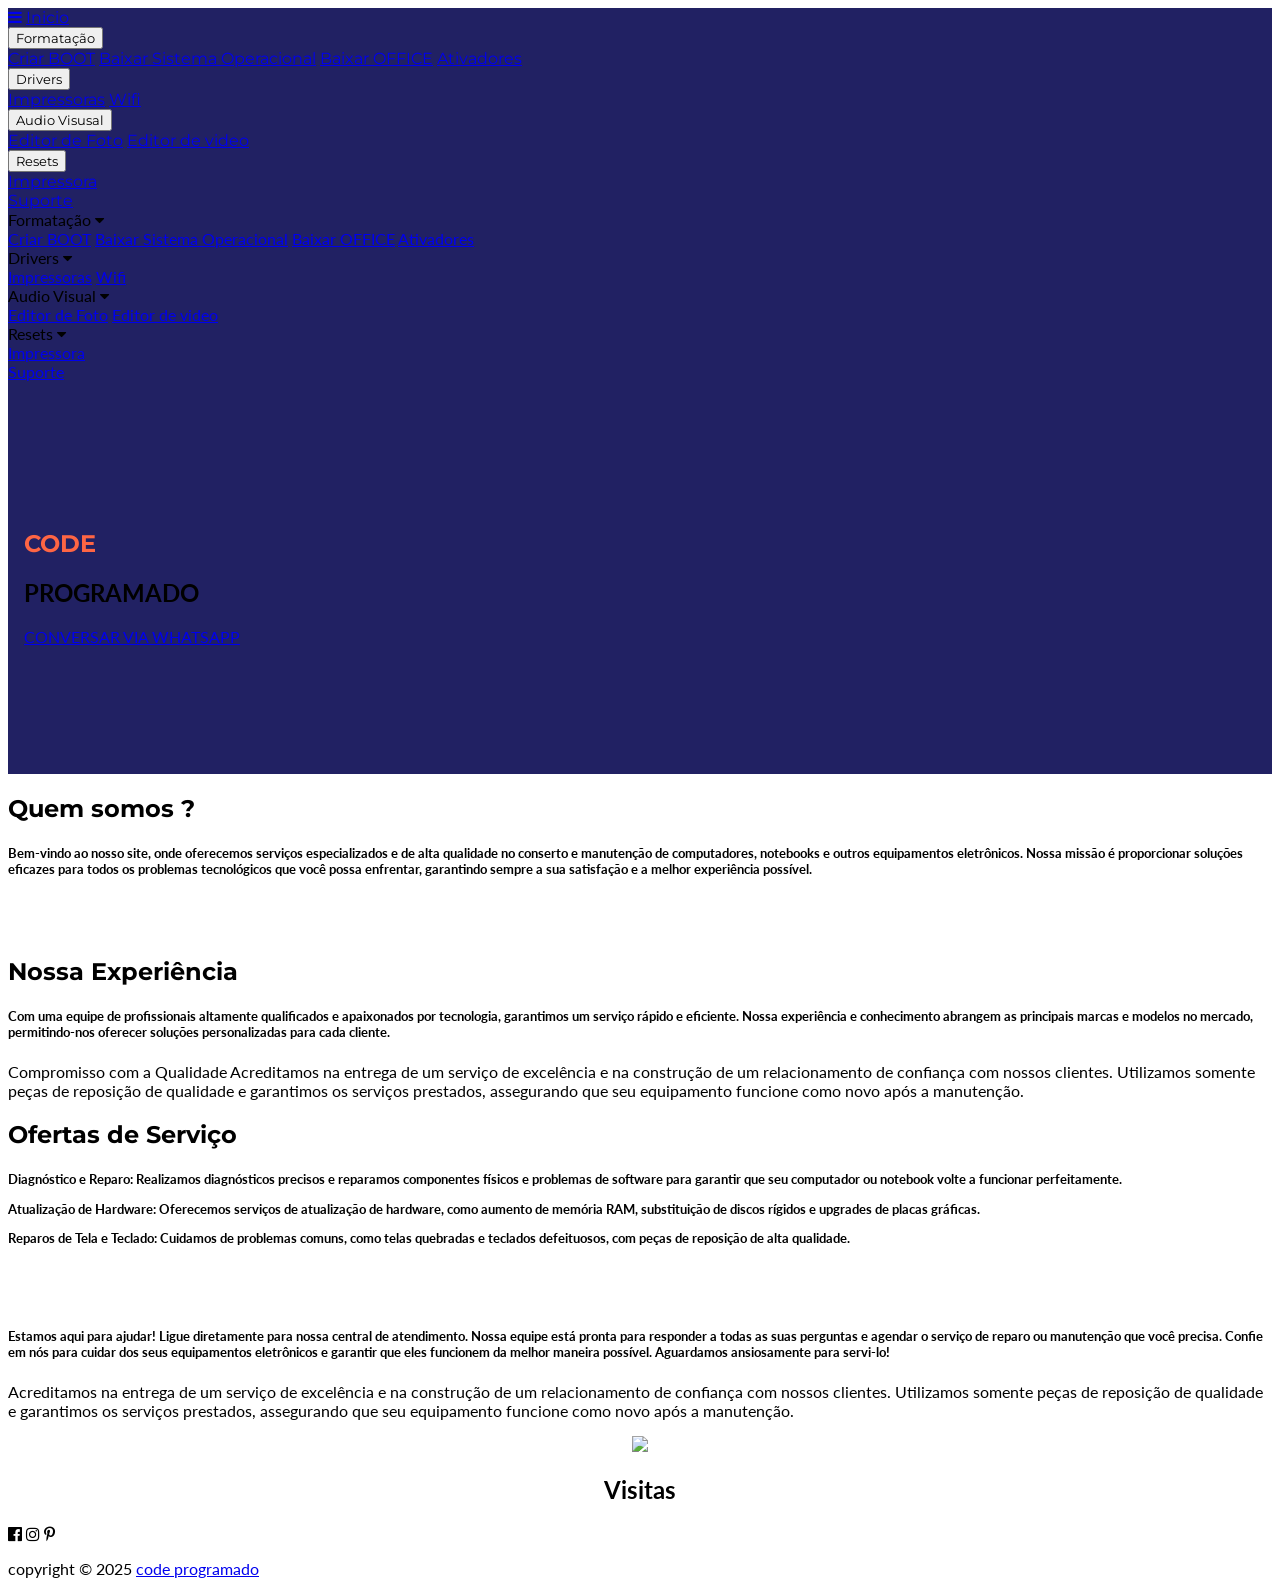
==== index.html @ 4a278b5e "att" ====
<!DOCTYPE html>
<html lang="en">
<head>
<title>code programado</title>
<meta charset="UTF-8">
<meta name="viewport" content="width=device-width, initial-scale=1">
<link rel="stylesheet" href="https://www.w3schools.com/w3css/5/w3.css">
<link rel="stylesheet" href="https://fonts.googleapis.com/css?family=Lato">
<link rel="stylesheet" href="https://fonts.googleapis.com/css?family=Montserrat">
<link rel="stylesheet" href="https://cdnjs.cloudflare.com/ajax/libs/font-awesome/4.7.0/css/font-awesome.min.css">
<link rel="shortcut icon" href="foto/logo.ico" type="image/x-icon">
<style>
body,h1,h2,h3,h4,h5,h6 {font-family: "Lato", sans-serif}
.w3-bar,h1,button {font-family: "Montserrat", sans-serif}
.fa-anchor,.fa-coffee {font-size:200px}


@media  (max-width: 900px) {
  .sumir{
    display: none;
  }
}
</style>
</head>
<body>




<!-- Inicio -->
<div class="w3-top">
  <div class="w3-bar  w3-card w3-left-align w3-large" style="background-color: #212163;">
    <a class="w3-bar-item w3-button w3-hide-medium w3-hide-large w3-right w3-padding-large w3-hover-black w3-large"   href="javascript:void(0);" onclick="myFunction()" title="Toggle Navigation Menu"><i class="fa fa-bars"></i></a>
   

 <a href="index.html" class="w3-bar-item w3-button w3-white">Inicio</a>
 
 <div class="w3-dropdown-hover w3-text-white w3-hide-small">
   <button class="w3-button">Formatação</button>
   <div class="w3-dropdown-content w3-bar-block w3-card-4">
     <a href="#" class="w3-bar-item w3-button " onclick="mostrar(this)">Criar BOOT</a>
     <a href="#" class="w3-bar-item w3-button" onclick="mostrar(this)">Baixar Sistema Operacional</a>
     <a href="#" class="w3-bar-item w3-button" onclick="mostrar(this)">Baixar OFFICE</a>
     <a href="#" class="w3-bar-item w3-button" onclick="mostrar(this)">Ativadores</a>
    </div>
  </div>
 
 <div class="w3-dropdown-hover w3-text-white  w3-hide-small">
   <button class="w3-button">Drivers</button>
   <div class="w3-dropdown-content w3-bar-block w3-card-4">
     <a href="#" class="w3-bar-item w3-button" onclick="mostrar(this)">Impressoras</a>
     <!-- <a href="#" class="w3-bar-item w3-button">Placa de video </a> -->
     <a href="#" class="w3-bar-item w3-button" onclick="mostrar(this)">Wifi</a>
     <!-- <a href="#" class="w3-bar-item w3-button">Audio</a> -->
    </div>
  </div>

 <div class="w3-dropdown-hover w3-text-white  w3-hide-small">
  <button class="w3-button">Audio Visusal</button>
   <div class="w3-dropdown-content w3-bar-block w3-card-4">
     <a href="#" class="w3-bar-item w3-button" onclick="mostrar(this)">Editor de Foto</a>
     <a href="#" class="w3-bar-item w3-button " onclick="mostrar(this)">Editor de video</a>
    </div>
  </div>

 <div class="w3-dropdown-hover w3-text-white  w3-hide-small">
  <button class="w3-button">Resets</button>
   <div class="w3-dropdown-content w3-bar-block w3-card-4">
     <a href="#" class="w3-bar-item w3-button" onclick="mostrar(this)">Impressora</a>
     <!-- <a href="#" class="w3-bar-item w3-button">Editor de video </a> -->
    </div>
  </div>
  
  <a href="#" class="w3-bar-item w3-button w3-text-white w3-hide-small" onclick="mostrar(this)">Suporte</a>



  </div>

  <!-- Navbar on small screens -->
  <div id="navDemo" class="w3-bar-block  w3-hide w3-hide-large w3-hide-medium w3-large" style="background-color: #212163;">
    <!-- <a href="#" class="w3-bar-item w3-button w3-padding-large">Link 1</a> -->

 



 


  <div class="w3-bar-item w3-button w3-text-white" onclick="myAccFunc()">
  Formatação <i class="fa fa-caret-down"></i></div>
  <div id="demoAcc" class="w3-hide w3-white w3-card-4">
     <a href="#" class="w3-bar-item w3-button " onclick="mostrar(this)">Criar BOOT</a>
     <a href="#" class="w3-bar-item w3-button" onclick="mostrar(this)">Baixar Sistema Operacional</a>
     <a href="#" class="w3-bar-item w3-button" onclick="mostrar(this)">Baixar OFFICE</a>
     <a href="#" class="w3-bar-item w3-button" onclick="mostrar(this)">Ativadores</a>
  </div>

  <div class="w3-bar-item w3-button w3-text-white" onclick="myAccFunc1()">
  Drivers <i class="fa fa-caret-down"></i></div>
  <div id="demoAcc1" class="w3-hide w3-white w3-card-4">
     <a href="#" class="w3-bar-item w3-button" onclick="mostrar(this)">Impressoras</a>
     <!-- <a href="#" class="w3-bar-item w3-button">Placa de video </a> -->
     <a href="#" class="w3-bar-item w3-button" onclick="mostrar(this)">Wifi</a>
  </div>

  <div class="w3-bar-item w3-button w3-text-white" onclick="myAccFunc2()">
  Audio Visual <i class="fa fa-caret-down"></i></div>
  <div id="demoAcc2" class="w3-hide w3-white w3-card-4">
     <a href="#" class="w3-bar-item w3-button" onclick="mostrar(this)">Editor de Foto</a>
     <a href="#" class="w3-bar-item w3-button " onclick="mostrar(this)">Editor de video</a>
  </div>

  <div class="w3-bar-item w3-button w3-text-white" onclick="myAccFunc3()">
  Resets <i class="fa fa-caret-down"></i></div>
  <div id="demoAcc3" class="w3-hide w3-white w3-card-4">
     <a href="#" class="w3-bar-item w3-button" onclick="mostrar(this)">Impressora</a>
  </div>

  <a href="#" class="w3-bar-item w3-button w3-text-white " onclick="mostrar(this)">Suporte</a>
  </div>


 

</div>

<section class="inicio" >
  
<!-- Header -->
<header class="w3-container  w3-center" style="padding:128px 16px ;background-color: #212163">
  <h1 class="w3-margin w3-jumbo " style="color: #fe6544;"><b> CODE</b> </h1>
  <h2 class="w3-text-white ">PROGRAMADO</h2>
  <a class="w3-button w3-text-white w3-deep-orange w3-padding-large w3-large w3-margin-top" href="https://api.whatsapp.com/send?phone=5579996362900&text=ol%C3%A1" target="_blank">CONVERSAR VIA WHATSAPP</a>
  <img src="foto/Design sem nome (1).png" class="sumir" width="400px" style="position: absolute; top: 20vh ; right: 0vw; " alt="">
  <img src="foto/Design sem nome.png" class="sumir" width="200px" style="position: absolute; top: 50vh ; right: 10vw; " alt="">
  <img src="foto/notebook.png" width="400px" class="sumir" style="position: absolute; top: 30vh ; left: 0vw;" alt="">
</header>

<!-- First Grid -->
<div class="w3-row-padding w3-padding-64 w3-container">
  <div class="w3-content">
    <div class="w3-twothird">
      <h1>Quem somos ?</h1>
      <h5 class="w3-padding-16">Bem-vindo ao nosso site, onde oferecemos serviços especializados e de alta qualidade no conserto e manutenção de computadores, notebooks e outros equipamentos eletrônicos. Nossa missão é proporcionar soluções eficazes para todos os problemas tecnológicos que você possa enfrentar, garantindo sempre a sua satisfação e a melhor experiência possível.</h5>

    </div>

    <div class="w3-third w3-center">
      <i class="w3-padding-64 "> <img src="foto/code.png" width="100%" alt=""></i>
    </div>
  </div>
</div>

<!-- Second Grid -->
<div class="w3-row-padding w3-light-grey w3-padding-64 w3-container">
  <div class="w3-content">
    <div class="w3-third w3-center">
      <i class=""> <img src="foto/experiencia.png" width="100%" alt=""></i>
    </div>

    <div class="w3-twothird">
      <h1>Nossa Experiência</h1>
      <h5 class="w3-padding-32">
Com uma equipe de profissionais altamente qualificados e apaixonados por tecnologia, garantimos um serviço rápido e eficiente. Nossa experiência e conhecimento abrangem as principais marcas e modelos no mercado, permitindo-nos oferecer soluções personalizadas para cada cliente.</h5>

      <p class="w3-text-grey">Compromisso com a Qualidade
Acreditamos na entrega de um serviço de excelência e na construção de um relacionamento de confiança com nossos clientes. Utilizamos somente peças de reposição de qualidade e garantimos os serviços prestados, assegurando que seu equipamento funcione como novo após a manutenção.</p>
    </div>
  </div>
</div>

<!-- First Grid -->
<div class="w3-row-padding w3-padding-64 w3-container">
  <div class="w3-content">
    <div class="w3-twothird">
      <h1>Ofertas de Serviço</h1>
      <h5 class="w3-padding-16">
        <p>
          <b>Diagnóstico e Reparo:</b>
           Realizamos diagnósticos precisos e reparamos componentes físicos e problemas de software para garantir que seu computador ou notebook volte a funcionar perfeitamente.
        </p>
        <p>
          <b> Atualização de Hardware:</b>
          Oferecemos serviços de atualização de hardware, como aumento de memória RAM, substituição de discos rígidos e upgrades de placas gráficas.
        </p>
          <p>
            <b>Reparos de Tela e Teclado:</b>
            Cuidamos de problemas comuns, como telas quebradas e teclados defeituosos, com peças de reposição de alta qualidade.</h5>
          </p>

    </div>

    <div class="w3-third w3-center">
      <i class="w3-padding-64 "> <img src="foto/servico.png" width="100%" alt=""></i>
    </div>
  </div>
</div>




<!-- Second Grid -->
<div class="w3-row-padding w3-light-grey w3-padding-64 w3-container">
  <div class="w3-content">
    <div class="w3-third w3-center">
      <i class=""> <img src="foto/waht.png" width="100%" alt=""></i>
    </div>

    <div class="w3-twothird">
  
      <h5 class="w3-padding-32">
Estamos aqui para ajudar! Ligue diretamente para nossa central de atendimento. Nossa equipe está pronta para responder a todas as suas perguntas e agendar o serviço de reparo ou manutenção que você precisa.

Confie em nós para cuidar dos seus equipamentos eletrônicos e garantir que eles funcionem da melhor maneira possível. Aguardamos ansiosamente para servi-lo!</h5>

      <p class="w3-text-grey">Acreditamos na entrega de um serviço de excelência e na construção de um relacionamento de confiança com nossos clientes. Utilizamos somente peças de reposição de qualidade e garantimos os serviços prestados, assegurando que seu equipamento funcione como novo após a manutenção.</p>
    </div>
  </div>
</div>


</section>

<!-- formatação -->
<section class="sistemas" style="display: none;">
  <div class="w3-content w3-padding" style="max-width:1564px">

  <!-- Project Section -->
  <div class="w3-container w3-padding-32" id="projects">
    <h3 class="w3-border-bottom w3-border-light-grey w3-padding-16 w3-center">SISTEMAS OPERACIONAIS</h3>
  </div>

  <div class="w3-row-padding">
    <div class="w3-col l3 m6 w3-margin-bottom">
      <div class="w3-display-container">
        <a target="_blank" href="https://www.mediafire.com/file/4mbyq4gb3xcwqqw/%24Windows+11.iso" class="w3-display-topleft w3-black w3-padding">Download do  Windows 11</a>
        <img src="foto/backup-windows-11.jpg" alt="House" style="width:100%">
      </div>
    </div>
    <div class="w3-col l3 m6 w3-margin-bottom">
      <div class="w3-display-container">
        <a href="https://www.mediafire.com/file/10jccypgfmlg374/Windows+10.iso" target="_blank" class="w3-display-topleft w3-black w3-padding">Download do Windows 10</a>
        <img src="foto/blue-wallpaper_windows_10_hd_2880x1800.png" alt="House" style="width:100%">
      </div>
    </div>
    <div class="w3-col l3 m6 w3-margin-bottom">
      <div class="w3-display-container">
        <a target="_blank" href="https://www.mediafire.com/file/5l8uvj961f52baq/%24Windows+8.1.iso" class="w3-display-topleft w3-black w3-padding">Download do Windows 8.1</a>
        <img src="foto/windows8-1.jpg" alt="House" style="width:100%">
      </div>
    </div>
    <div class="w3-col l3 m6 w3-margin-bottom">
      <div class="w3-display-container">
        <a target="_blank" href="https://www.mediafire.com/file/qkv89f089rbt9r9/%2524WINDOWS_7.rar/file" class="w3-display-topleft w3-black w3-padding">Download do Windows 7</a>
        <img src="foto/windows_7_gerbo.jpg" alt="House" style="width:100%">
      </div>
    </div>
  </div>

  <!-- <div class="w3-row-padding">
    <div class="w3-col l3 m6 w3-margin-bottom">
      <div class="w3-display-container">
        <div class="w3-display-topleft w3-black w3-padding">Download do Windows 10 lite</div>
        <img src="/w3images/house2.jpg" alt="House" style="width:99%">
      </div>
    </div>
  
  </div> -->


<!-- End page content -->
</div>
</section>


<section class="office" style="display:none;">

  <div class="w3-content" style="max-width:1564px">
  <!-- Project Section -->

  <div class="w3-container w3-padding-32" id="projects">
    <h3 class="w3-border-bottom w3-border-light-grey w3-padding-16 w3-center">Pacote Office</h3>
  </div>

  <div class="w3-row-padding ">
    <div class="w3-col l3 m6 w3-margin-bottom ">
      <img src="/foto/media.jpg" alt="John" class=""  style="width:50%">
      <h3>Office 2016</h3>
      <p>Para windows 7, 8, 8.1 e 10</p>
      <p><a target="_blank" href="https://www.mediafire.com/file/90j970j263evqi6/OFFICE-ATIVADO-W7_8.iso/file" class="w3-button w3-light-grey w3-block">Download</a></p>
    </div>
    <div class="w3-col l3 m6 w3-margin-bottom ">
      <img src="/foto/123.png" alt="John" class=""  style="width:50%">
      <h3>Office 2021</h3>
      <p>Para windows  8.1 , 10 e 11</p>
      <p><a target="_blank" href="https://www.mediafire.com/file/4g7779v1wliu8oo/OFFICE-ATIVADO-W10_11.iso/file" class="w3-button w3-light-grey w3-block">Download</a></p>
    </div>
    <div class="w3-col l3 m6 w3-margin-bottom ">

      <img src="/foto/atvar.png" alt="John" class=""  style="width:90%">
      <h3>Ativador do Office e Windows</h3>
      <p>Qualquer versão do windows</p>
      <p><a target="_blank" href="https://www.mediafire.com/file/sn7rhpm2l27lclv/ativar.rar" class="w3-button w3-light-grey w3-block">Download</a></p>
    </div>



  </div>
</div>
</section>

<section style="display:none; width: 100%;" class="w3-center ativador">

  <div class="w3-content w3-center" style="max-width:1564px">
  <!-- Project Section -->

  <div class="w3-container w3-padding-32" id="projects">
    <h3 class="w3-border-bottom w3-border-light-grey w3-padding-16 w3-center">Ativador</h3>
  </div>

  <div class="w3-row-padding w3-center" style="width: 100%;">

    <div class="w3-col l3 m6 w3-margin-bottom ">

      <img src="/foto/atvar.png" alt="John" class=""  style="width:90%">
      <h3>Ativador do Office e Windows </h3>
      <p>Para qualquer versão do windows</p>
      <p><a href="https://www.mediafire.com/file/sn7rhpm2l27lclv/ativar.rar" target="_blank" class="w3-button w3-light-grey w3-block">Download</a></p>
    </div>



  </div>
</div>
</section>

<section style="display:none;" class="boot">

  <div class="w3-content" style="max-width:1564px">
  <!-- Project Section -->

  <div class="w3-container w3-padding-32" id="projects">
    <h3 class="w3-border-bottom w3-border-light-grey w3-padding-16 w3-center">Criando BOOT no USB </h3>
  </div>

  <div class="w3-row-padding w3-center">
    <div class="w3-col l3 m6 w3-margin-bottom ">
      <img src="/foto/media.png" alt="John" class=""  style="width:50%">
      <h3>Ventoy</h3>
      <!-- <p>Para windows 7, 8, 8.1 e 10</p> -->
      <p><a target="_blank" href="https://www.mediafire.com/file/qv7hqzqqa62tkzo/ventoy-1.0.99-windows.zip/file" class="w3-button w3-light-grey w3-block">Download</a></p>
    </div>
    <div class="w3-col l3 m6 w3-margin-bottom ">
      <img src="/foto/usb.png" alt="John" class=""  style="width:86%">
      <h3>Rufus</h3>
      <!-- <p>Para windows  8.1 , 10 e 11</p> -->
      <p><a  href="https://www.mediafire.com/file/yx942g2qwu0c58h/rufus-4.4.rar" target="_blank" class="w3-button w3-light-grey w3-block">Download</a></p>
    </div>
   



  </div>
</div>
</section>


<section class="wifi" style="display:none;">

  <div class="w3-content" style="max-width:1564px">
  <!-- Project Section -->

  <div class="w3-container w3-padding-32" id="projects">
    <h1 class="w3-border-bottom w3-border-light-grey w3-padding-16 w3-center">WIFI</h1>
  </div>

  <div class="w3-row-padding ">
    <div class="w3-col l3 m6 w3-margin-bottom ">
      <img src="/foto/a6342e842ca0ca4bd531fce64ceeee1e.png" alt="John" class=""  style="width:50%">
      <h3>Placa wifi pci</h3>
      <p> X1 AC1200</p>
      <p><a target="_blank" href="https://www.mediafire.com/file/5ansju6eww4lmye/win10-64+wifi+placa+pci+x1.rar" class="w3-button w3-light-grey w3-block">Download</a></p>
    </div>
    <div class="w3-col l3 m6 w3-margin-bottom ">
      <img src="/foto/b6080765572d242a1d8c534fbe3a1095.png" alt="John" class=""  style="width:50%">
      <h3>Placa wifi pci</h3>
      <p>X1 AC1200M</p>
      <p><a href="https://www.mediafire.com/file/bqdob2vie8v1k06/AC1200.zip" target="_blank" class="w3-button w3-light-grey w3-block">Download</a></p>
    </div>
    <div class="w3-col l3 m6 w3-margin-bottom ">

      <img src="/foto/Sem título.png" alt="John" class=""  style="width:51%">
      <h3>Adaptador de wifi</h3>
      <p>300mbps wireless</p>
      <p><a target="_blank" href="https://www.mediafire.com/file/vecnfwgyl796egp/driver-winos_tew-805ubh_v1.zip/file" class="w3-button w3-light-grey w3-block">Download</a></p>
    </div>



  </div>
</div>
</section>

<section class="impressora" style="display:none;">

  <div class="w3-content" style="max-width:1564px">
  <!-- Project Section -->

  <div class="w3-container w3-padding-32" id="projects">
    <h1 class="w3-border-bottom w3-border-light-grey w3-padding-16 w3-center">IMPRESSORAS</h1>
  </div>

  <div class="w3-row-padding w3-center">
    <div class="w3-col l3 m6 w3-margin-bottom ">
      <img src="/foto/EPSON 3250.png" alt="John" class=""  style="width:52%">
      <h3>Impressora Epson </h3>
      <p> L3250</p>
      <p><a target="_blank" href="https://ftp.epson.com/latin/drivers/inkjet/L3250_L3251_Lite_LA.exe" class="w3-button w3-light-grey w3-block">windows 10</a></p>
      <p><a target="_blank" href="https://ftp.epson.com/latin/drivers/inkjet/L3250_L3251_Lite_LA.exe" class="w3-button w3-light-grey w3-block">windows 11</a></p>
    </div>
    <div class="w3-col l3 m6 w3-margin-bottom ">
      <img src="/foto/EPSON.png" alt="John" class=""  style="width:50%">
      <h3>Impressora Epson</h3>
      <p>L3150</p>
      <p><a href="https://ftp.epson.com/latin/drivers/inkjet/L3150_Lite_LA.exe" target="_blank" class="w3-button w3-light-grey w3-block">Windows 10 </a></p>
    </div>
    <div class="w3-col l3 m6 w3-margin-bottom ">

      <img src="/foto/media (1).png" alt="John" class=""  style="width:39%">
      <h3>Mini Print </h3>
      <p>cupom </p>
      <p><a target="_blank" href="https://www.mediafire.com/file/fus02wtvxwpkaw8/MINI_PRINT.zip/file" class="w3-button w3-light-grey w3-block">Windows 10 </a></p>
    </div>



  </div>
</div>
</section>


<section class="editor_de_foto" style="display:none;">

  <div class="w3-content" style="max-width:1564px">
  <!-- Project Section -->

  <div class="w3-container w3-padding-32" id="projects">
    <h1 class="w3-border-bottom w3-border-light-grey w3-padding-16 w3-center">Editor de foto</h1>
  </div>

  <div class="w3-row-padding w3-center">
    <div class="w3-col l3 m6 w3-margin-bottom ">
      <img src="/foto/core.jpg" alt="John" class=""  style="width:52%">
      <h3>CorelDraw 2024 </h3>
      <!-- <p> L3250</p> -->
      <p><a target="_blank" href="https://www.mediafire.com/file/we7ao808rhhsyn7/CorelDRAW+2024+%2B+Tutorial+de+instala%C3%A7%C3%A3o.iso" class="w3-button w3-light-grey w3-block">windows 10</a></p>
      
    </div>
    <div class="w3-col l3 m6 w3-margin-bottom ">
      <img src="/foto/photoshop.png" alt="John" class=""  style="width:50%">
      <h3>Photoshope</h3>
      <!-- <p>L3150</p> -->
      <p><a href="https://www.mediafire.com/file/0ac1bdrm3txek5i/Photoshop+CS6.rar" target="_blank" class="w3-button w3-light-grey w3-block">Windows 10 </a></p>
    </div>
   


  </div>
</div>
</section>


<section class="editor_de_video" style="display:none;">

  <div class="w3-content" style="max-width:1564px">
  <!-- Project Section -->

  <div class="w3-container w3-padding-32" id="projects">
    <h1 class="w3-border-bottom w3-border-light-grey w3-padding-16 w3-center">Editor de video</h1>
  </div>

  <div class="w3-row-padding w3-center">
    <div class="w3-col l3 m6 w3-margin-bottom ">
      <img src="/foto/vegas.png" alt="John" class=""  style="width:52%">
      <h3>Sony vegas 17 Ativado</h3>
      <!-- <p> L3250</p> -->
      <p><a target="_blank" href="https://www.mediafire.com/file/ohzekzppo3bo26l/VEGAS+PRO+17.rar" class="w3-button w3-light-grey w3-block">windows 10</a></p>
      
    </div>
   
    <div class="w3-col l3 m6 w3-margin-bottom ">
      <img src="/foto/adobe.png" alt="John" class=""  style="width:52%">
      <h3>Sony vegas 17 Ativado</h3>
      <!-- <p> L3250</p> -->
      <p><a target="_blank" href="https://www.mediafire.com/file/rktbbizostnqrbe/Adobe.Premiere.Pro.2025.u8.Multilingual.rar/file" class="w3-button w3-light-grey w3-block">windows 10</a></p>
      
    </div>
   


  </div>
</div>
</section>


<section class="resete_impressora" style="display:none;">

  <div class="w3-content" style="max-width:1564px">
  <!-- Project Section -->

  <div class="w3-container w3-padding-32" id="projects">
    <h1 class="w3-border-bottom w3-border-light-grey w3-padding-16 w3-center">Impressoras</h1>
  </div>

  <div class="w3-row-padding w3-center">
    <div class="w3-col l3 m6 w3-margin-bottom ">
      <img src="/foto/EPSON 3250.png" alt="John" class=""  style="width:52%">
      <h3>Impressora Epson Reset</h3>
      <p> L3250</p>
      <p><a target="_blank" href="https://www.mediafire.com/file/2d0d6gj71v4l2c6/Reset+Epson+-+L3250+.zip" class="w3-button w3-light-grey w3-block">windows 10</a></p>
     
    </div>
    <div class="w3-col l3 m6 w3-margin-bottom ">
      <img src="/foto/EPSON.png" alt="John" class=""  style="width:50%">
      <h3>Impressora Epson Reset</h3>
      <p>L3150</p>
      <p><a href="https://www.mediafire.com/file/9w8fut9zv1oinzx/Reset+Epson+-+L3150+.zip" target="_blank" class="w3-button w3-light-grey w3-block">Windows 10 </a></p>
    </div>
   



  </div>
</div>
</section>




<section class="suporte w3-container suporte" style="display:none;">

 
  <div class="w3-container w3-padding-32" id="projects">
    <h1 class="w3-border-bottom w3-border-light-grey w3-padding-16 w3-center">SUPORTE REMOTO</h1>
  </div>


  <div align="center">

    <img src="/foto/anydesk-logo_brandlogos.net_91sb7.png" width="50%" alt="">
    <br>
    <br>
<a class="w3-button w3-red w3-padding-16" href="https://anydesk.com/pt/downloads/thank-you?dv=win_exe" target="_blank" > BAIXAR </a>
  </div>

</section>


<!-- Footer -->
<footer class="w3-container w3-padding-64 w3-center ">  


 <div  class="w3-botto">
  <!-- Inicio codigo Contador -->
<div align="center" ><a title="tabela fipe" href="https://www.tabelafipeweb.com.br"><img src="https://contador-gratis.com/contadores-de-visitas/050625073940675.gif"></a>
<h2>Visitas</h2>
</div>
  <div class="w3-xlarge w3-padding-32">
    <i class="fa fa-facebook-official w3-hover-opacity"></i>
    <i class="fa fa-instagram w3-hover-opacity"></i>
   
    <i class="fa fa-pinterest-p w3-hover-opacity"></i>
   
    
 </div>
<!-- Fim do codigo Contador -->
</div>

 <p class="w3-opacity">copyright &copy; 2025 <a href="https://www.instagram.com/code_programado/" target="_blank">code programado </a></p>
</footer>

<script>
// Used to toggle the menu on small screens when clicking on the menu button
function myFunction() {
  var x = document.getElementById("navDemo");
  if (x.className.indexOf("w3-show") == -1) {
    x.className += " w3-show";
  } else { 
    x.className = x.className.replace(" w3-show", "");
  }
}


function mostrar(params) {
  var nome = params.innerHTML;
  
  
  const inicio = document.querySelector('.inicio');
  const sistemas = document.querySelector('.sistemas')
  const office = document.querySelector('.office')
  const boot =  document.querySelector('.boot')
  const ativador = document.querySelector('.ativador')
  const wifi = document.querySelector('.wifi')
  const impressora = document.querySelector('.impressora')

  const editor_de_foto = document.querySelector('.editor_de_foto')
  const editor_de_video = document.querySelector('.editor_de_video')
  const resete_impressora = document.querySelector('.resete_impressora')
  const suporte = document.querySelector('.suporte')
  
  inicio.style.display = "none";
  sistemas.style.display = "none";
  office.style.display = "none";
  ativador.style.display = "none";
  boot.style.display = "none";

  wifi.style.display = "none";
  impressora.style.display = "none";

  editor_de_foto.style.display = "none";
  editor_de_video.style.display = "none";

  resete_impressora.style.display = "none";
  suporte.style.display = "none";


  
  if (nome === "Criar BOOT") {
// alert('teste')
boot.style.display = "block";
  }

  if (nome === "Baixar Sistema Operacional") {
    sistemas.style.display = "block";
  }

  if (nome === "Baixar OFFICE") {
    office.style.display = "block";
  }
  if (nome === "Ativadores") {
    ativador.style.display = "block";
  }
  if (nome === "Impressoras") {
    impressora.style.display = "block";
  }
  if (nome === "Wifi") {
    wifi.style.display = "block";
  }
  if (nome === "Editor de Foto") {
    editor_de_foto.style.display = "block";
  }
  if (nome === "Editor de video") {
    editor_de_video.style.display = "block";
  }
  if (nome === "Impressora") {
    resete_impressora.style.display = "block";
  }
  if (nome === "Suporte") {
    suporte.style.display = "block";
  }
}


function myAccFunc() {
  var x = document.getElementById("demoAcc");
  if (x.className.indexOf("w3-show") == -1) {
    x.className += " w3-show";
    x.previousElementSibling.className += " w3-green";
  } else { 
    x.className = x.className.replace(" w3-show", "");
    x.previousElementSibling.className = 
    x.previousElementSibling.className.replace(" w3-green", "");
  }
}

function myAccFunc1() {
  var x = document.getElementById("demoAcc1");
  if (x.className.indexOf("w3-show") == -1) {
    x.className += " w3-show";
    x.previousElementSibling.className += " w3-green1";
  } else { 
    x.className = x.className.replace(" w3-show", "");
    x.previousElementSibling.className = 
    x.previousElementSibling.className.replace(" w3-green", "");
  }
}

function myAccFunc2() {
  var x = document.getElementById("demoAcc2");
  if (x.className.indexOf("w3-show") == -1) {
    x.className += " w3-show";
    x.previousElementSibling.className += " w3-green";
  } else { 
    x.className = x.className.replace(" w3-show", "");
    x.previousElementSibling.className = 
    x.previousElementSibling.className.replace(" w3-green", "");
  }
}

function myAccFunc3() {
  var x = document.getElementById("demoAcc3");
  if (x.className.indexOf("w3-show") == -1) {
    x.className += " w3-show";
    x.previousElementSibling.className += " w3-green";
  } else { 
    x.className = x.className.replace(" w3-show", "");
    x.previousElementSibling.className = 
    x.previousElementSibling.className.replace(" w3-green", "");
  }
}
</script>

</body>
</html>
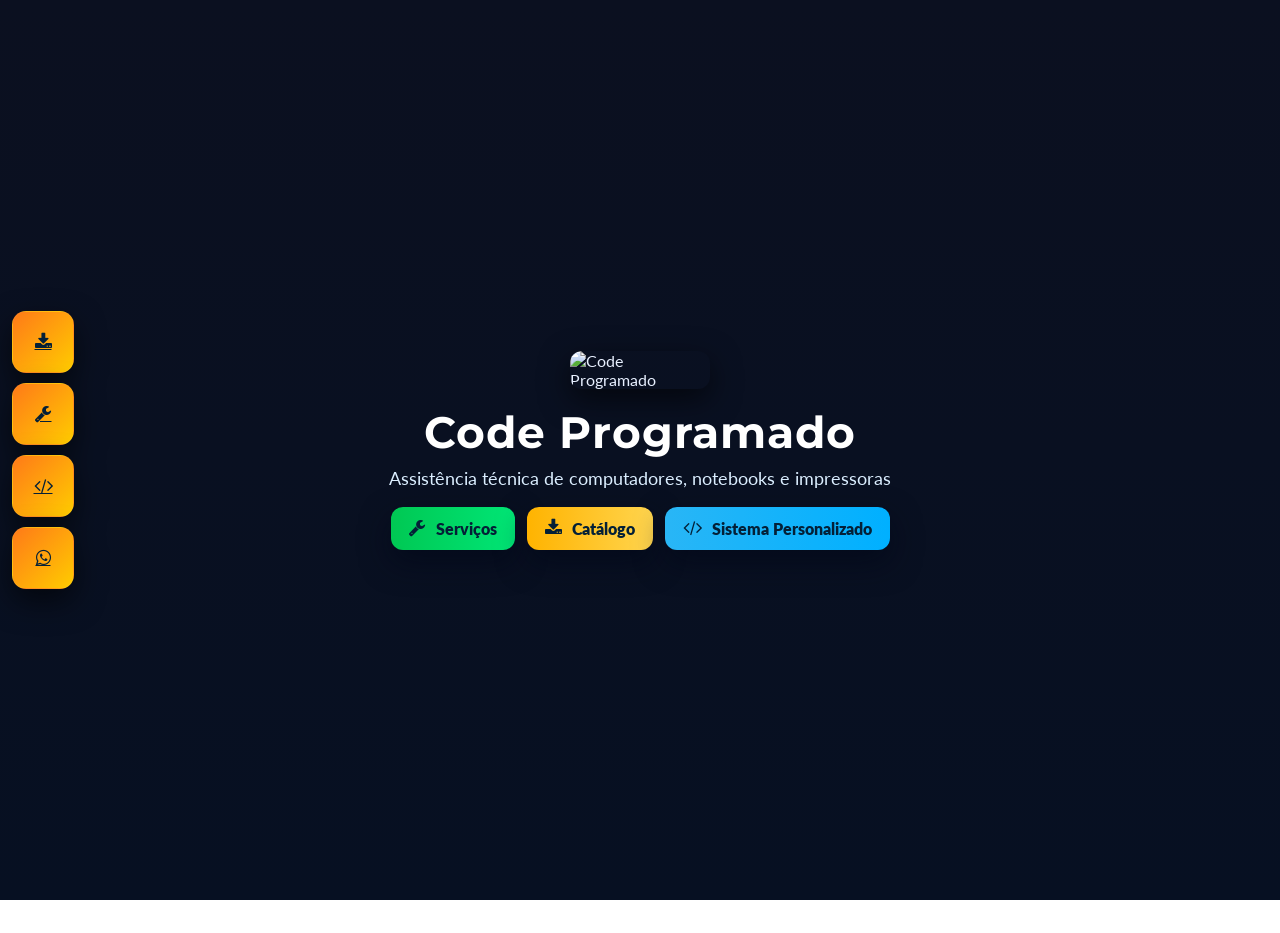
==== commit a9aa7dae: "att" ====
--- a/index.html
+++ b/index.html
@@ -10,133 +10,317 @@
 <link rel="stylesheet" href="https://cdnjs.cloudflare.com/ajax/libs/font-awesome/4.7.0/css/font-awesome.min.css">
 <link rel="shortcut icon" href="foto/logo.ico" type="image/x-icon">
 <style>
-body,h1,h2,h3,h4,h5,h6 {font-family: "Lato", sans-serif}
-.w3-bar,h1,button {font-family: "Montserrat", sans-serif}
-.fa-anchor,.fa-coffee {font-size:200px}
-
-
-@media  (max-width: 900px) {
-  .sumir{
-    display: none;
-  }
-}
+:root{--bg-1:#0b1020;--bg-2:#212163;--accent:#fe6544}
+body{font-family:"Lato",sans-serif; background: linear-gradient(180deg,#071021 0%, #071022 100%); color:#e8f0ff; -webkit-font-smoothing:antialiased}
+.w3-bar,h1,button{font-family:"Montserrat",sans-serif}
+.fa-anchor,.fa-coffee{font-size:200px}
+
+/* Topbar e Hero */
+.topbar{background:linear-gradient(90deg,var(--bg-2),#352c78); box-shadow:0 6px 20px rgba(8,10,30,0.6)}
+.topbar .w3-bar-item{color:#fff}
+.hero{padding:80px 16px; background:linear-gradient(135deg,#131530 0%, #191a3d 60%); position:relative; overflow:hidden}
+.hero h1{color:var(--accent); font-weight:800; letter-spacing:2px}
+.hero h2{color:#e6f0ff}
+
+ 
+
+
+  :root{--bg-1:#0b1020;--bg-2:#12122b;--accent:#fe6544}
+body{font-family:"Lato",sans-serif; background:linear-gradient(180deg,#060814 0%, #081028 100%); color:#e8f0ff; -webkit-font-smoothing:antialiased}
+.w3-bar,h1,button{font-family:"Montserrat",sans-serif}
+.fa-anchor,.fa-coffee{font-size:200px}
+
+/* Hero */
+.hero{padding:80px 16px; background:linear-gradient(135deg,#0f1530 0%, #121430 60%); position:relative; overflow:hidden}
+.hero h1{color:var(--accent); font-weight:800; letter-spacing:2px}
+.hero h2{color:#e6f0ff}
+
+/* Catálogo */
+.downloads .w3-input{background:rgba(255,255,255,0.03); color:#fff; border:1px solid rgba(255,255,255,0.06)}
+.category-btn{margin:6px 0; display:block}
+.download-card{background:linear-gradient(180deg, rgba(255,255,255,0.02), rgba(255,255,255,0.01)); border-radius:8px; overflow:hidden; box-shadow:0 8px 24px rgba(0,0,0,0.6); min-height:160px}
+.download-card img{width:100%; height:100px; max-height:100px; object-fit:cover; display:block}
+.download-card .w3-container{padding:10px}
+
+/* Botões modernos e barra lateral */
+.btn-modern{display:inline-flex;align-items:center;gap:10px;padding:10px 14px;border-radius:10px;background:linear-gradient(90deg,var(--accent),#ff8b61);color:#fff;text-decoration:none;border:0;font-weight:600;box-shadow:0 8px 24px rgba(254,101,68,0.12)}
+.btn-modern .fa{margin-right:6px}
+.btn-cta{background:linear-gradient(90deg,#00b3ff,#4dd0e1);color:#042037;border-radius:12px;padding:12px 16px;font-weight:700;box-shadow:0 10px 30px rgba(0,179,255,0.08)}
+.action-bar{position:fixed;left:12px;top:50%;transform:translateY(-50%);display:flex;flex-direction:column;gap:10px;z-index:9999}
+.action-bar .action-btn{width:52px;height:52px;display:inline-flex;align-items:center;justify-content:center;border-radius:12px;background:rgba(255,255,255,0.03);color:#fff;border:1px solid rgba(255,255,255,0.04);cursor:pointer;box-shadow:0 8px 20px rgba(2,6,23,0.6);transition:transform .15s ease, background .15s ease;font-size:18px}
+.action-bar .action-btn:hover{transform:translateX(6px);background:linear-gradient(90deg,var(--bg-2),#352c78)}
+@media (max-width:900px){.action-bar{display:none}}
+
+/* Hero decorativo e cartões modernos */
+.hero::before{content:"";position:absolute;right:-10%;top:-10%;width:60%;height:60%;background:radial-gradient(circle at 30% 30%, rgba(77,208,225,0.04), transparent 40%), radial-gradient(circle at 70% 70%, rgba(254,101,68,0.02), transparent 30%);transform:rotate(10deg);border-radius:50%;pointer-events:none;z-index:0}
+.hero h1,.hero h2,.hero a{position:relative;z-index:1}
+.download-card h3{margin-top:8px;color:#fff;font-size:16px}
+.download-card p.w3-text-grey{color:#bcd8ff; font-size:14px}
+.download-card .category-badge{position:absolute;left:12px;top:12px;display:inline-block;padding:6px 10px;border-radius:8px;background:rgba(0,0,0,0.35);color:#fff;font-size:12px}
+.btn-modern.w3-block{display:inline-flex;justify-content:center}
+@media (max-width:900px){.action-bar{display:flex;bottom:12px;left:unset;top:unset;right:12px;flex-direction:row;border-radius:14px;padding:6px;background:transparent}}
+
+/* Layout do catálogo com navegação lateral */
+.downloads-layout{display:flex;gap:24px;align-items:flex-start}
+downloads-nav{position:sticky;top:90px}
+downloads-nav .w3-button{width:100%;text-align:left;margin-bottom:8px}
+
+/* Category pills (grid of compact rounded buttons) */
+#downloads-categories-list{display:grid;grid-template-columns:repeat(auto-fit,minmax(120px,1fr));gap:8px;align-items:start;margin-top:8px}
+#downloads-categories-list .category-pill{padding:8px 12px;border-radius:999px;background:rgba(255,255,255,0.03);color:#e8f0ff;border:1px solid rgba(255,255,255,0.04);font-weight:600;text-align:center;cursor:pointer;transition:background .12s,transform .08s;white-space:nowrap;overflow:hidden;text-overflow:ellipsis}
+#downloads-categories-list .category-pill:hover{background:linear-gradient(90deg,rgba(254,101,68,0.08),rgba(77,208,225,0.04));transform:translateY(-2px)}
+#downloads-categories-list .category-pill.active{background:linear-gradient(90deg,var(--accent),#ff8b61);color:#042037;box-shadow:0 8px 20px rgba(0,0,0,0.45)}
+#downloads-categories-list .count{font-size:12px;opacity:.9;margin-left:6px;color:#dbeeff;font-weight:700}
+#downloads-categories-list button{min-height:38px}
+.category-section{padding:18px;margin-bottom:20px;background:linear-gradient(180deg, rgba(255,255,255,0.01), rgba(255,255,255,0.02));border-radius:10px}
+.category-section h4{color:#fff;margin-bottom:12px}
+.category-grid{display:grid;grid-template-columns:repeat(auto-fill,minmax(180px,1fr));gap:12px}
+.category-grid > div{display:flex}
+
+/* Loader */
+#downloads-loader{display:none; padding:18px 0; color:#cfe9ff}
+
+@media (max-width:900px){.sumir{display:none}.hero{padding:48px 12px}}
+
+/* Single-screen hero and more visible buttons */
+html, body {height:100%; margin:0; padding:0; overflow:hidden}
+.single-screen {position:fixed; inset:0; display:flex; align-items:center; justify-content:center; flex-direction:column; padding:24px; background:linear-gradient(180deg,var(--bg-1),#071022); z-index:9998}
+.single-screen .main-logo {max-width:140px; margin-bottom:16px; border-radius:12px; box-shadow:0 10px 30px rgba(0,0,0,0.6)}
+.single-screen h1{font-size:44px; margin:0 0 8px; color:#ffffff; letter-spacing:1px}
+.single-screen .tagline{font-size:18px; color:#dbeeff; margin:0 0 18px}
+.button-row{display:flex;gap:12px;flex-wrap:wrap;justify-content:center}
+.btn-large{display:inline-flex;align-items:center;gap:10px;padding:12px 18px;border-radius:12px;font-weight:800;color:#042037;border:0;cursor:pointer;box-shadow:0 12px 30px rgba(2,6,23,0.6);text-decoration:none}
+.btn-large .fa{font-size:18px}
+.cta-green{background:linear-gradient(90deg,#00c853,#00e676); color:#042037}
+.cta-yellow{background:linear-gradient(90deg,#ffb300,#ffd54f); color:#042037}
+.cta-blue{background:linear-gradient(90deg,#29b6f6,#00b0ff); color:#042037}
+.action-bar .action-btn{width:60px;height:60px;border-radius:14px;background:linear-gradient(135deg,#ff7a18,#ffcc00);color:#042037;font-weight:700;box-shadow:0 12px 30px rgba(0,0,0,0.6)}
+
+/* ensure small screens still show elements without scroll */
+@media (max-width:900px){ .single-screen h1{font-size:28px} .single-screen .tagline{font-size:15px} .action-bar{right:12px;left:auto;top:auto;bottom:12px} }
 </style>
 </head>
 <body>
-
-
-
-
-<!-- Inicio -->
-<div class="w3-top">
-  <div class="w3-bar  w3-card w3-left-align w3-large" style="background-color: #212163;">
-    <a class="w3-bar-item w3-button w3-hide-medium w3-hide-large w3-right w3-padding-large w3-hover-black w3-large"   href="javascript:void(0);" onclick="myFunction()" title="Toggle Navigation Menu"><i class="fa fa-bars"></i></a>
-   
-
- <a href="index.html" class="w3-bar-item w3-button w3-white">Inicio</a>
- 
- <div class="w3-dropdown-hover w3-text-white w3-hide-small">
-   <button class="w3-button">Formatação</button>
-   <div class="w3-dropdown-content w3-bar-block w3-card-4">
-     <a href="#" class="w3-bar-item w3-button " onclick="mostrar(this)">Criar BOOT</a>
-     <a href="#" class="w3-bar-item w3-button" onclick="mostrar(this)">Baixar Sistema Operacional</a>
-     <a href="#" class="w3-bar-item w3-button" onclick="mostrar(this)">Baixar OFFICE</a>
-     <a href="#" class="w3-bar-item w3-button" onclick="mostrar(this)">Ativadores</a>
-    </div>
-  </div>
- 
- <div class="w3-dropdown-hover w3-text-white  w3-hide-small">
-   <button class="w3-button">Drivers</button>
-   <div class="w3-dropdown-content w3-bar-block w3-card-4">
-     <a href="#" class="w3-bar-item w3-button" onclick="mostrar(this)">Impressoras</a>
-     <!-- <a href="#" class="w3-bar-item w3-button">Placa de video </a> -->
-     <a href="#" class="w3-bar-item w3-button" onclick="mostrar(this)">Wifi</a>
-     <!-- <a href="#" class="w3-bar-item w3-button">Audio</a> -->
-    </div>
-  </div>
-
- <div class="w3-dropdown-hover w3-text-white  w3-hide-small">
-  <button class="w3-button">Audio Visusal</button>
-   <div class="w3-dropdown-content w3-bar-block w3-card-4">
-     <a href="#" class="w3-bar-item w3-button" onclick="mostrar(this)">Editor de Foto</a>
-     <a href="#" class="w3-bar-item w3-button " onclick="mostrar(this)">Editor de video</a>
-    </div>
-  </div>
-
- <div class="w3-dropdown-hover w3-text-white  w3-hide-small">
-  <button class="w3-button">Resets</button>
-   <div class="w3-dropdown-content w3-bar-block w3-card-4">
-     <a href="#" class="w3-bar-item w3-button" onclick="mostrar(this)">Impressora</a>
-     <!-- <a href="#" class="w3-bar-item w3-button">Editor de video </a> -->
-    </div>
-  </div>
-  
-  <a href="#" class="w3-bar-item w3-button w3-text-white w3-hide-small" onclick="mostrar(this)">Suporte</a>
-
-
-
-  </div>
-
-  <!-- Navbar on small screens -->
-  <div id="navDemo" class="w3-bar-block  w3-hide w3-hide-large w3-hide-medium w3-large" style="background-color: #212163;">
-    <!-- <a href="#" class="w3-bar-item w3-button w3-padding-large">Link 1</a> -->
-
- 
-
-
-
- 
-
-
-  <div class="w3-bar-item w3-button w3-text-white" onclick="myAccFunc()">
-  Formatação <i class="fa fa-caret-down"></i></div>
-  <div id="demoAcc" class="w3-hide w3-white w3-card-4">
-     <a href="#" class="w3-bar-item w3-button " onclick="mostrar(this)">Criar BOOT</a>
-     <a href="#" class="w3-bar-item w3-button" onclick="mostrar(this)">Baixar Sistema Operacional</a>
-     <a href="#" class="w3-bar-item w3-button" onclick="mostrar(this)">Baixar OFFICE</a>
-     <a href="#" class="w3-bar-item w3-button" onclick="mostrar(this)">Ativadores</a>
-  </div>
-
-  <div class="w3-bar-item w3-button w3-text-white" onclick="myAccFunc1()">
-  Drivers <i class="fa fa-caret-down"></i></div>
-  <div id="demoAcc1" class="w3-hide w3-white w3-card-4">
-     <a href="#" class="w3-bar-item w3-button" onclick="mostrar(this)">Impressoras</a>
-     <!-- <a href="#" class="w3-bar-item w3-button">Placa de video </a> -->
-     <a href="#" class="w3-bar-item w3-button" onclick="mostrar(this)">Wifi</a>
-  </div>
-
-  <div class="w3-bar-item w3-button w3-text-white" onclick="myAccFunc2()">
-  Audio Visual <i class="fa fa-caret-down"></i></div>
-  <div id="demoAcc2" class="w3-hide w3-white w3-card-4">
-     <a href="#" class="w3-bar-item w3-button" onclick="mostrar(this)">Editor de Foto</a>
-     <a href="#" class="w3-bar-item w3-button " onclick="mostrar(this)">Editor de video</a>
-  </div>
-
-  <div class="w3-bar-item w3-button w3-text-white" onclick="myAccFunc3()">
-  Resets <i class="fa fa-caret-down"></i></div>
-  <div id="demoAcc3" class="w3-hide w3-white w3-card-4">
-     <a href="#" class="w3-bar-item w3-button" onclick="mostrar(this)">Impressora</a>
-  </div>
-
-  <a href="#" class="w3-bar-item w3-button w3-text-white " onclick="mostrar(this)">Suporte</a>
-  </div>
-
-
- 
-
+<!-- Action sidebar -->
+<div class="action-bar" role="navigation" aria-label="Ações rápidas">
+  <a class="action-btn" title="Catálogo" href="catalogo.html"><i class="fa fa-download"></i></a>
+  <a class="action-btn" title="Serviços" href="servicos.html"><i class="fa fa-wrench"></i></a>
+  <a class="action-btn" title="Sistema Personalizado" href="sistema-personalizado.html"><i class="fa fa-code"></i></a>
+  <a class="action-btn" title="WhatsApp" href="https://api.whatsapp.com/send?phone=5579996362900&text=ol%C3%A1" target="_blank"><i class="fa fa-whatsapp"></i></a>
 </div>
 
-<section class="inicio" >
-  
-<!-- Header -->
-<header class="w3-container  w3-center" style="padding:128px 16px ;background-color: #212163">
-  <h1 class="w3-margin w3-jumbo " style="color: #fe6544;"><b> CODE</b> </h1>
-  <h2 class="w3-text-white ">PROGRAMADO</h2>
-  <a class="w3-button w3-text-white w3-deep-orange w3-padding-large w3-large w3-margin-top" href="https://api.whatsapp.com/send?phone=5579996362900&text=ol%C3%A1" target="_blank">CONVERSAR VIA WHATSAPP</a>
-  <img src="foto/Design sem nome (1).png" class="sumir" width="400px" style="position: absolute; top: 20vh ; right: 0vw; " alt="">
-  <img src="foto/Design sem nome.png" class="sumir" width="200px" style="position: absolute; top: 50vh ; right: 10vw; " alt="">
-  <img src="foto/notebook.png" width="400px" class="sumir" style="position: absolute; top: 30vh ; left: 0vw;" alt="">
-</header>
+<!-- Single-screen hero (apresentação única sem scroll) -->
+<div class="single-screen" role="main" aria-label="Página inicial - Code Programado">
+  <img src="foto/code.png" alt="Code Programado" class="main-logo">
+  <h1>Code Programado</h1>
+  <p class="tagline">Assistência técnica de computadores, notebooks e impressoras</p>
+    <div class="button-row" role="toolbar" aria-label="Ações principais">
+    <a class="btn-large cta-green" href="servicos.html"><i class="fa fa-wrench"></i> Serviços</a>
+    <a class="btn-large cta-yellow" href="catalogo.html"><i class="fa fa-download"></i> Catálogo</a>
+    <a class="btn-large cta-blue" href="sistema-personalizado.html"><i class="fa fa-code"></i> Sistema Personalizado</a>
+  </div>
+</div>
+
+<!-- Fallback JSON embutido (usado quando fetch falha, útil ao abrir via file://) -->
+<!-- Seção: Catálogo de Downloads (renderizada dinamicamente a partir de data/programs.json) -->
+<section class="downloads" style="display:none;">
+  <div class="w3-content w3-padding" style="max-width:1200px">
+    <div class="w3-container w3-padding-32">
+      <h3 class="w3-border-bottom w3-border-light-grey w3-padding-16 w3-center">Catálogo de Downloads</h3>
+    </div>
+
+    <div class="w3-row w3-margin-bottom downloads-layout">
+      <div class="w3-col m3 s12 downloads-nav">
+        <input id="downloads-search" class="w3-input w3-border" type="text" placeholder="Pesquisar programas..." oninput="filterPrograms(this.value)">
+        <div id="downloads-categories-list" class="w3-margin-top"></div>
+      </div>
+      <div class="w3-col m9 s12">
+        <div id="downloads-loader" class="w3-center">Carregando programas...</div>
+        <div id="downloads-sections"></div>
+      </div>
+    </div>
+  </div>
+</section>
+
+<!-- Fallback JSON embutido (usado quando fetch falha, útil ao abrir via file://) -->
+<script id="programs-data" type="application/json">[
+  {
+    "id": "w11",
+    "title": "Windows 11",
+    "description": "ISO do Windows 11",
+    "category": "Sistemas Operacionais",
+    "link": "https://www.mediafire.com/file/4mbyq4gb3xcwqqw/%24Windows+11.iso",
+    "image": "foto/backup-windows-11.jpg"
+  },
+  {
+    "id": "w10",
+    "title": "Windows 10",
+    "description": "ISO do Windows 10",
+    "category": "Sistemas Operacionais",
+    "link": "https://www.mediafire.com/file/10jccypgfmlg374/Windows+10.iso",
+    "image": "foto/blue-wallpaper_windows_10_hd_2880x1800.png"
+  },
+  {
+    "id": "w8",
+    "title": "Windows 8.1",
+    "description": "ISO do Windows 8.1",
+    "category": "Sistemas Operacionais",
+    "link": "https://www.mediafire.com/file/5l8uvj961f52baq/%24Windows+8.1.iso",
+    "image": "foto/windows8-1.jpg"
+  },
+  {
+    "id": "w7",
+    "title": "Windows 7",
+    "description": "Arquivo do Windows 7",
+    "category": "Sistemas Operacionais",
+    "link": "https://www.mediafire.com/file/qkv89f089rbt9r9/%2524WINDOWS_7.rar/file",
+    "image": "foto/windows_7_gerbo.jpg"
+  },
+  {
+    "id": "office2016",
+    "title": "Office 2016",
+    "description": "Pacote Office 2016",
+    "category": "Office",
+    "link": "https://www.mediafire.com/file/90j970j263evqi6/OFFICE-ATIVADO-W7_8.iso/file",
+    "image": "foto/media.jpg"
+  },
+  {
+    "id": "office2021",
+    "title": "Office 2021",
+    "description": "Pacote Office 2021",
+    "category": "Office",
+    "link": "https://www.mediafire.com/file/4g7779v1wliu8oo/OFFICE-ATIVADO-W10_11.iso/file",
+    "image": "foto/123.png"
+  },
+  {
+    "id": "ativador",
+    "title": "Ativador Office/Windows",
+    "description": "Ativador para Office e Windows",
+    "category": "Ativadores",
+    "link": "https://www.mediafire.com/file/sn7rhpm2l27lclv/ativar.rar",
+    "image": "foto/atvar.png"
+  },
+  {
+    "id": "ventoy",
+    "title": "Ventoy",
+    "description": "Ferramenta para criar multi-ISO em USB",
+    "category": "Boot USB",
+    "link": "https://www.mediafire.com/file/qv7hqzqqa62tkzo/ventoy-1.0.99-windows.zip/file",
+    "image": "foto/media.png"
+  },
+  {
+    "id": "rufus",
+    "title": "Rufus",
+    "description": "Criar pendrive bootável",
+    "category": "Boot USB",
+    "link": "https://www.mediafire.com/file/yx942g2qwu0c58h/rufus-4.4.rar",
+    "image": "foto/usb.png"
+  },
+  {
+    "id": "wifi1",
+    "title": "Driver Wifi X1 AC1200",
+    "description": "Driver para placa PCI X1 AC1200",
+    "category": "Drivers",
+    "link": "https://www.mediafire.com/file/5ansju6eww4lmye/win10-64+wifi+placa+pci+x1.rar",
+    "image": "foto/a6342e842ca0ca4bd531fce64ceeee1e.png"
+  },
+  {
+    "id": "wifi2",
+    "title": "Driver Wifi X1 AC1200M",
+    "description": "Driver para placa PCI AC1200M",
+    "category": "Drivers",
+    "link": "https://www.mediafire.com/file/bqdob2vie8v1k06/AC1200.zip",
+    "image": "foto/b6080765572d242a1d8c534fbe3a1095.png"
+  },
+  {
+    "id": "wifi3",
+    "title": "Adaptador WiFi 300Mbps",
+    "description": "Driver para adaptador 300Mbps",
+    "category": "Drivers",
+    "link": "https://www.mediafire.com/file/vecnfwgyl796egp/driver-winos_tew-805ubh_v1.zip/file",
+    "image": "foto/Sem título.png"
+  },
+  {
+    "id": "epson_l3250",
+    "title": "Epson L3250 - Driver",
+    "description": "Driver Epson L3250",
+    "category": "Impressoras",
+    "link": "https://ftp.epson.com/latin/drivers/inkjet/L3250_L3251_Lite_LA.exe",
+    "image": "foto/EPSON 3250.png"
+  },
+  {
+    "id": "epson_l3150",
+    "title": "Epson L3150 - Driver",
+    "description": "Driver Epson L3150",
+    "category": "Impressoras",
+    "link": "https://ftp.epson.com/latin/drivers/inkjet/L3150_Lite_LA.exe",
+    "image": "foto/EPSON.png"
+  },
+  {
+    "id": "mini_print",
+    "title": "Mini Print - Cupom",
+    "description": "Aplicativo para impressão de cupons",
+    "category": "Impressoras",
+    "link": "https://www.mediafire.com/file/fus02wtvxwpkaw8/MINI_PRINT.zip/file",
+    "image": "foto/media (1).png"
+  },
+  {
+    "id": "corel",
+    "title": "CorelDraw 2024",
+    "description": "Editor de imagem CorelDraw 2024",
+    "category": "Editor de Foto",
+    "link": "https://www.mediafire.com/file/we7ao808rhhsyn7/CorelDRAW+2024+%2B+Tutorial+de+instala%C3%A7%C3%A3o.iso",
+    "image": "foto/core.jpg"
+  },
+  {
+    "id": "photoshop",
+    "title": "Photoshop CS6",
+    "description": "Editor de imagens Photoshop",
+    "category": "Editor de Foto",
+    "link": "https://www.mediafire.com/file/0ac1bdrm3txek5i/Photoshop+CS6.rar",
+    "image": "foto/photoshop.png"
+  },
+  {
+    "id": "vegas",
+    "title": "Sony Vegas Pro 17",
+    "description": "Editor de vídeo Sony Vegas",
+    "category": "Editor de Vídeo",
+    "link": "https://www.mediafire.com/file/ohzekzppo3bo26l/VEGAS+PRO+17.rar",
+    "image": "foto/vegas.png"
+  },
+  {
+    "id": "premiere",
+    "title": "Adobe Premiere Pro 2025",
+    "description": "Editor Adobe Premiere",
+    "category": "Editor de Vídeo",
+    "link": "https://www.mediafire.com/file/rktbbizostnqrbe/Adobe.Premiere.Pro.2025.u8.Multilingual.rar/file",
+    "image": "foto/adobe.png"
+  },
+  {
+    "id": "reset_l3250",
+    "title": "Reset Epson L3250",
+    "description": "Ferramenta de reset para Epson L3250",
+    "category": "Resets",
+    "link": "https://www.mediafire.com/file/2d0d6gj71v4l2c6/Reset+Epson+-+L3250+.zip",
+    "image": "foto/EPSON 3250.png"
+  },
+  {
+    "id": "reset_l3150",
+    "title": "Reset Epson L3150",
+    "description": "Ferramenta de reset para Epson L3150",
+    "category": "Resets",
+    "link": "https://www.mediafire.com/file/9w8fut9zv1oinzx/Reset+Epson+-+L3150+.zip",
+    "image": "foto/EPSON.png"
+  },
+  {
+    "id": "anydesk",
+    "title": "AnyDesk",
+    "description": "Suporte remoto - download AnyDesk",
+    "category": "Suporte",
+    "link": "https://anydesk.com/pt/downloads/thank-you?dv=win_exe",
+    "image": "foto/anydesk-logo_brandlogos.net_91sb7.png"
+  }
+]</script>
 
 <!-- First Grid -->
 <div class="w3-row-padding w3-padding-64 w3-container">
@@ -224,309 +408,91 @@
 </section>
 
 <!-- formatação -->
-<section class="sistemas" style="display: none;">
-  <div class="w3-content w3-padding" style="max-width:1564px">
-
-  <!-- Project Section -->
-  <div class="w3-container w3-padding-32" id="projects">
-    <h3 class="w3-border-bottom w3-border-light-grey w3-padding-16 w3-center">SISTEMAS OPERACIONAIS</h3>
-  </div>
-
-  <div class="w3-row-padding">
-    <div class="w3-col l3 m6 w3-margin-bottom">
-      <div class="w3-display-container">
-        <a target="_blank" href="https://www.mediafire.com/file/4mbyq4gb3xcwqqw/%24Windows+11.iso" class="w3-display-topleft w3-black w3-padding">Download do  Windows 11</a>
-        <img src="foto/backup-windows-11.jpg" alt="House" style="width:100%">
-      </div>
-    </div>
-    <div class="w3-col l3 m6 w3-margin-bottom">
-      <div class="w3-display-container">
-        <a href="https://www.mediafire.com/file/10jccypgfmlg374/Windows+10.iso" target="_blank" class="w3-display-topleft w3-black w3-padding">Download do Windows 10</a>
-        <img src="foto/blue-wallpaper_windows_10_hd_2880x1800.png" alt="House" style="width:100%">
-      </div>
-    </div>
-    <div class="w3-col l3 m6 w3-margin-bottom">
-      <div class="w3-display-container">
-        <a target="_blank" href="https://www.mediafire.com/file/5l8uvj961f52baq/%24Windows+8.1.iso" class="w3-display-topleft w3-black w3-padding">Download do Windows 8.1</a>
-        <img src="foto/windows8-1.jpg" alt="House" style="width:100%">
-      </div>
-    </div>
-    <div class="w3-col l3 m6 w3-margin-bottom">
-      <div class="w3-display-container">
-        <a target="_blank" href="https://www.mediafire.com/file/qkv89f089rbt9r9/%2524WINDOWS_7.rar/file" class="w3-display-topleft w3-black w3-padding">Download do Windows 7</a>
-        <img src="foto/windows_7_gerbo.jpg" alt="House" style="width:100%">
-      </div>
-    </div>
-  </div>
-
-  <!-- <div class="w3-row-padding">
-    <div class="w3-col l3 m6 w3-margin-bottom">
-      <div class="w3-display-container">
-        <div class="w3-display-topleft w3-black w3-padding">Download do Windows 10 lite</div>
-        <img src="/w3images/house2.jpg" alt="House" style="width:99%">
-      </div>
-    </div>
-  
-  </div> -->
-
-
-<!-- End page content -->
-</div>
+<section class="sistemas" style="display:none;">
+  <div class="w3-content w3-padding" style="max-width:1200px">
+    <div class="w3-container w3-padding-32" id="projects">
+      <h3 class="w3-border-bottom w3-border-light-grey w3-padding-16 w3-center">SISTEMAS OPERACIONAIS</h3>
+    </div>
+    <p class="w3-center">Todos os sistemas desta categoria agora estão no <strong>Catálogo de Downloads</strong>. Use a busca ou os filtros para encontrar o arquivo desejado.</p>
+  </div>
 </section>
 
 
 <section class="office" style="display:none;">
+  <div class="w3-content w3-padding" style="max-width:1200px">
+    <div class="w3-container w3-padding-32">
+      <h3 class="w3-border-bottom w3-border-light-grey w3-padding-16 w3-center">Pacote Office</h3>
+    </div>
+    <p class="w3-center">Todos os pacotes Office estão disponíveis no <strong>Catálogo de Downloads</strong>. Busque por "Office" ou use os filtros.</p>
+  </div>
+</section>
+
+<section class="ativador" style="display:none;">
+  <div class="w3-content w3-padding" style="max-width:1200px">
+    <div class="w3-container w3-padding-32">
+      <h3 class="w3-border-bottom w3-border-light-grey w3-padding-16 w3-center">Ativadores</h3>
+    </div>
+    <p class="w3-center">Ativadores e utilitários estão centralizados no <strong>Catálogo de Downloads</strong>. Procure por "ativador" na busca.</p>
+  </div>
+</section>
+
+<section class="boot" style="display:none;">
+  <div class="w3-content w3-padding" style="max-width:1200px">
+    <div class="w3-container w3-padding-32">
+      <h3 class="w3-border-bottom w3-border-light-grey w3-padding-16 w3-center">Criando BOOT no USB</h3>
+    </div>
+    <p class="w3-center">Ferramentas para criar pendrive bootável (Ventoy, Rufus etc.) estão no <strong>Catálogo de Downloads</strong>. Utilize a busca para encontrar rapidamente.</p>
+  </div>
+</section>
+
+
+<section class="wifi" style="display:none;">
+  <div class="w3-content w3-padding" style="max-width:1200px">
+    <div class="w3-container w3-padding-32">
+      <h3 class="w3-border-bottom w3-border-light-grey w3-padding-16 w3-center">WIFI</h3>
+    </div>
+    <p class="w3-center">Drivers WiFi e adaptadores estão listados no <strong>Catálogo de Downloads</strong>. Procure por "wifi" ou pelo modelo.</p>
+  </div>
+</section>
+
+<section class="resete_impressora" style="display:none;">
+  <div class="w3-content w3-padding" style="max-width:1200px">
+    <div class="w3-container w3-padding-32">
+      <h3 class="w3-border-bottom w3-border-light-grey w3-padding-16 w3-center">Reset de Impressora</h3>
+    </div>
+    <p class="w3-center">Ferramentas de reset para impressoras estão no <strong>Catálogo de Downloads</strong>. Busque por "reset" ou pelo modelo da impressora.</p>
+  </div>
+</section>
+    <div class="w3-container w3-padding-32">
+      <h3 class="w3-border-bottom w3-border-light-grey w3-padding-16 w3-center">Editor de Vídeo</h3>
+    </div>
+    <p class="w3-center">Editors de vídeo e ferramentas relacionadas estão no <strong>Catálogo de Downloads</strong>. Procure por "Vegas" ou "Premiere".</p>
+  </div>
+</section>
+
+
+<section class="resete_impressora" style="display:none;">
 
   <div class="w3-content" style="max-width:1564px">
   <!-- Project Section -->
 
   <div class="w3-container w3-padding-32" id="projects">
-    <h3 class="w3-border-bottom w3-border-light-grey w3-padding-16 w3-center">Pacote Office</h3>
-  </div>
-
-  <div class="w3-row-padding ">
-    <div class="w3-col l3 m6 w3-margin-bottom ">
-      <img src="/foto/media.jpg" alt="John" class=""  style="width:50%">
-      <h3>Office 2016</h3>
-      <p>Para windows 7, 8, 8.1 e 10</p>
-      <p><a target="_blank" href="https://www.mediafire.com/file/90j970j263evqi6/OFFICE-ATIVADO-W7_8.iso/file" class="w3-button w3-light-grey w3-block">Download</a></p>
-    </div>
-    <div class="w3-col l3 m6 w3-margin-bottom ">
-      <img src="/foto/123.png" alt="John" class=""  style="width:50%">
-      <h3>Office 2021</h3>
-      <p>Para windows  8.1 , 10 e 11</p>
-      <p><a target="_blank" href="https://www.mediafire.com/file/4g7779v1wliu8oo/OFFICE-ATIVADO-W10_11.iso/file" class="w3-button w3-light-grey w3-block">Download</a></p>
-    </div>
-    <div class="w3-col l3 m6 w3-margin-bottom ">
-
-      <img src="/foto/atvar.png" alt="John" class=""  style="width:90%">
-      <h3>Ativador do Office e Windows</h3>
-      <p>Qualquer versão do windows</p>
-      <p><a target="_blank" href="https://www.mediafire.com/file/sn7rhpm2l27lclv/ativar.rar" class="w3-button w3-light-grey w3-block">Download</a></p>
-    </div>
-
-
-
-  </div>
-</div>
-</section>
-
-<section style="display:none; width: 100%;" class="w3-center ativador">
-
-  <div class="w3-content w3-center" style="max-width:1564px">
-  <!-- Project Section -->
-
-  <div class="w3-container w3-padding-32" id="projects">
-    <h3 class="w3-border-bottom w3-border-light-grey w3-padding-16 w3-center">Ativador</h3>
-  </div>
-
-  <div class="w3-row-padding w3-center" style="width: 100%;">
-
-    <div class="w3-col l3 m6 w3-margin-bottom ">
-
-      <img src="/foto/atvar.png" alt="John" class=""  style="width:90%">
-      <h3>Ativador do Office e Windows </h3>
-      <p>Para qualquer versão do windows</p>
-      <p><a href="https://www.mediafire.com/file/sn7rhpm2l27lclv/ativar.rar" target="_blank" class="w3-button w3-light-grey w3-block">Download</a></p>
-    </div>
-
-
-
-  </div>
-</div>
-</section>
-
-<section style="display:none;" class="boot">
-
-  <div class="w3-content" style="max-width:1564px">
-  <!-- Project Section -->
-
-  <div class="w3-container w3-padding-32" id="projects">
-    <h3 class="w3-border-bottom w3-border-light-grey w3-padding-16 w3-center">Criando BOOT no USB </h3>
+    <h1 class="w3-border-bottom w3-border-light-grey w3-padding-16 w3-center">Impressoras</h1>
   </div>
 
   <div class="w3-row-padding w3-center">
     <div class="w3-col l3 m6 w3-margin-bottom ">
-      <img src="/foto/media.png" alt="John" class=""  style="width:50%">
-      <h3>Ventoy</h3>
-      <!-- <p>Para windows 7, 8, 8.1 e 10</p> -->
-      <p><a target="_blank" href="https://www.mediafire.com/file/qv7hqzqqa62tkzo/ventoy-1.0.99-windows.zip/file" class="w3-button w3-light-grey w3-block">Download</a></p>
-    </div>
-    <div class="w3-col l3 m6 w3-margin-bottom ">
-      <img src="/foto/usb.png" alt="John" class=""  style="width:86%">
-      <h3>Rufus</h3>
-      <!-- <p>Para windows  8.1 , 10 e 11</p> -->
-      <p><a  href="https://www.mediafire.com/file/yx942g2qwu0c58h/rufus-4.4.rar" target="_blank" class="w3-button w3-light-grey w3-block">Download</a></p>
-    </div>
-   
-
-
-
-  </div>
-</div>
-</section>
-
-
-<section class="wifi" style="display:none;">
-
-  <div class="w3-content" style="max-width:1564px">
-  <!-- Project Section -->
-
-  <div class="w3-container w3-padding-32" id="projects">
-    <h1 class="w3-border-bottom w3-border-light-grey w3-padding-16 w3-center">WIFI</h1>
-  </div>
-
-  <div class="w3-row-padding ">
-    <div class="w3-col l3 m6 w3-margin-bottom ">
-      <img src="/foto/a6342e842ca0ca4bd531fce64ceeee1e.png" alt="John" class=""  style="width:50%">
-      <h3>Placa wifi pci</h3>
-      <p> X1 AC1200</p>
-      <p><a target="_blank" href="https://www.mediafire.com/file/5ansju6eww4lmye/win10-64+wifi+placa+pci+x1.rar" class="w3-button w3-light-grey w3-block">Download</a></p>
-    </div>
-    <div class="w3-col l3 m6 w3-margin-bottom ">
-      <img src="/foto/b6080765572d242a1d8c534fbe3a1095.png" alt="John" class=""  style="width:50%">
-      <h3>Placa wifi pci</h3>
-      <p>X1 AC1200M</p>
-      <p><a href="https://www.mediafire.com/file/bqdob2vie8v1k06/AC1200.zip" target="_blank" class="w3-button w3-light-grey w3-block">Download</a></p>
-    </div>
-    <div class="w3-col l3 m6 w3-margin-bottom ">
-
-      <img src="/foto/Sem título.png" alt="John" class=""  style="width:51%">
-      <h3>Adaptador de wifi</h3>
-      <p>300mbps wireless</p>
-      <p><a target="_blank" href="https://www.mediafire.com/file/vecnfwgyl796egp/driver-winos_tew-805ubh_v1.zip/file" class="w3-button w3-light-grey w3-block">Download</a></p>
-    </div>
-
-
-
-  </div>
-</div>
-</section>
-
-<section class="impressora" style="display:none;">
-
-  <div class="w3-content" style="max-width:1564px">
-  <!-- Project Section -->
-
-  <div class="w3-container w3-padding-32" id="projects">
-    <h1 class="w3-border-bottom w3-border-light-grey w3-padding-16 w3-center">IMPRESSORAS</h1>
-  </div>
-
-  <div class="w3-row-padding w3-center">
-    <div class="w3-col l3 m6 w3-margin-bottom ">
-      <img src="/foto/EPSON 3250.png" alt="John" class=""  style="width:52%">
-      <h3>Impressora Epson </h3>
-      <p> L3250</p>
-      <p><a target="_blank" href="https://ftp.epson.com/latin/drivers/inkjet/L3250_L3251_Lite_LA.exe" class="w3-button w3-light-grey w3-block">windows 10</a></p>
-      <p><a target="_blank" href="https://ftp.epson.com/latin/drivers/inkjet/L3250_L3251_Lite_LA.exe" class="w3-button w3-light-grey w3-block">windows 11</a></p>
-    </div>
-    <div class="w3-col l3 m6 w3-margin-bottom ">
-      <img src="/foto/EPSON.png" alt="John" class=""  style="width:50%">
-      <h3>Impressora Epson</h3>
-      <p>L3150</p>
-      <p><a href="https://ftp.epson.com/latin/drivers/inkjet/L3150_Lite_LA.exe" target="_blank" class="w3-button w3-light-grey w3-block">Windows 10 </a></p>
-    </div>
-    <div class="w3-col l3 m6 w3-margin-bottom ">
-
-      <img src="/foto/media (1).png" alt="John" class=""  style="width:39%">
-      <h3>Mini Print </h3>
-      <p>cupom </p>
-      <p><a target="_blank" href="https://www.mediafire.com/file/fus02wtvxwpkaw8/MINI_PRINT.zip/file" class="w3-button w3-light-grey w3-block">Windows 10 </a></p>
-    </div>
-
-
-
-  </div>
-</div>
-</section>
-
-
-<section class="editor_de_foto" style="display:none;">
-
-  <div class="w3-content" style="max-width:1564px">
-  <!-- Project Section -->
-
-  <div class="w3-container w3-padding-32" id="projects">
-    <h1 class="w3-border-bottom w3-border-light-grey w3-padding-16 w3-center">Editor de foto</h1>
-  </div>
-
-  <div class="w3-row-padding w3-center">
-    <div class="w3-col l3 m6 w3-margin-bottom ">
-      <img src="/foto/core.jpg" alt="John" class=""  style="width:52%">
-      <h3>CorelDraw 2024 </h3>
-      <!-- <p> L3250</p> -->
-      <p><a target="_blank" href="https://www.mediafire.com/file/we7ao808rhhsyn7/CorelDRAW+2024+%2B+Tutorial+de+instala%C3%A7%C3%A3o.iso" class="w3-button w3-light-grey w3-block">windows 10</a></p>
-      
-    </div>
-    <div class="w3-col l3 m6 w3-margin-bottom ">
-      <img src="/foto/photoshop.png" alt="John" class=""  style="width:50%">
-      <h3>Photoshope</h3>
-      <!-- <p>L3150</p> -->
-      <p><a href="https://www.mediafire.com/file/0ac1bdrm3txek5i/Photoshop+CS6.rar" target="_blank" class="w3-button w3-light-grey w3-block">Windows 10 </a></p>
-    </div>
-   
-
-
-  </div>
-</div>
-</section>
-
-
-<section class="editor_de_video" style="display:none;">
-
-  <div class="w3-content" style="max-width:1564px">
-  <!-- Project Section -->
-
-  <div class="w3-container w3-padding-32" id="projects">
-    <h1 class="w3-border-bottom w3-border-light-grey w3-padding-16 w3-center">Editor de video</h1>
-  </div>
-
-  <div class="w3-row-padding w3-center">
-    <div class="w3-col l3 m6 w3-margin-bottom ">
-      <img src="/foto/vegas.png" alt="John" class=""  style="width:52%">
-      <h3>Sony vegas 17 Ativado</h3>
-      <!-- <p> L3250</p> -->
-      <p><a target="_blank" href="https://www.mediafire.com/file/ohzekzppo3bo26l/VEGAS+PRO+17.rar" class="w3-button w3-light-grey w3-block">windows 10</a></p>
-      
-    </div>
-   
-    <div class="w3-col l3 m6 w3-margin-bottom ">
-      <img src="/foto/adobe.png" alt="John" class=""  style="width:52%">
-      <h3>Sony vegas 17 Ativado</h3>
-      <!-- <p> L3250</p> -->
-      <p><a target="_blank" href="https://www.mediafire.com/file/rktbbizostnqrbe/Adobe.Premiere.Pro.2025.u8.Multilingual.rar/file" class="w3-button w3-light-grey w3-block">windows 10</a></p>
-      
-    </div>
-   
-
-
-  </div>
-</div>
-</section>
-
-
-<section class="resete_impressora" style="display:none;">
-
-  <div class="w3-content" style="max-width:1564px">
-  <!-- Project Section -->
-
-  <div class="w3-container w3-padding-32" id="projects">
-    <h1 class="w3-border-bottom w3-border-light-grey w3-padding-16 w3-center">Impressoras</h1>
-  </div>
-
-  <div class="w3-row-padding w3-center">
-    <div class="w3-col l3 m6 w3-margin-bottom ">
-      <img src="/foto/EPSON 3250.png" alt="John" class=""  style="width:52%">
+      <img src="foto/EPSON 3250.png" alt="John" class=""  style="width:52%">
       <h3>Impressora Epson Reset</h3>
       <p> L3250</p>
-      <p><a target="_blank" href="https://www.mediafire.com/file/2d0d6gj71v4l2c6/Reset+Epson+-+L3250+.zip" class="w3-button w3-light-grey w3-block">windows 10</a></p>
+      <!-- link migrado para catálogo: Reset Epson L3250 -->
      
     </div>
     <div class="w3-col l3 m6 w3-margin-bottom ">
-      <img src="/foto/EPSON.png" alt="John" class=""  style="width:50%">
+      <img src="foto/EPSON.png" alt="John" class=""  style="width:50%">
       <h3>Impressora Epson Reset</h3>
       <p>L3150</p>
-      <p><a href="https://www.mediafire.com/file/9w8fut9zv1oinzx/Reset+Epson+-+L3150+.zip" target="_blank" class="w3-button w3-light-grey w3-block">Windows 10 </a></p>
+      <!-- link migrado para catálogo: Reset Epson L3150 -->
     </div>
    
 
@@ -549,7 +515,7 @@
 
   <div align="center">
 
-    <img src="/foto/anydesk-logo_brandlogos.net_91sb7.png" width="50%" alt="">
+    <img src="foto/anydesk-logo_brandlogos.net_91sb7.png" width="50%" alt="">
     <br>
     <br>
 <a class="w3-button w3-red w3-padding-16" href="https://anydesk.com/pt/downloads/thank-you?dv=win_exe" target="_blank" > BAIXAR </a>
@@ -587,7 +553,7 @@
   var x = document.getElementById("navDemo");
   if (x.className.indexOf("w3-show") == -1) {
     x.className += " w3-show";
-  } else { 
+  } else {
     x.className = x.className.replace(" w3-show", "");
   }
 }
@@ -595,8 +561,8 @@
 
 function mostrar(params) {
   var nome = params.innerHTML;
-  
-  
+
+
   const inicio = document.querySelector('.inicio');
   const sistemas = document.querySelector('.sistemas')
   const office = document.querySelector('.office')
@@ -604,17 +570,19 @@
   const ativador = document.querySelector('.ativador')
   const wifi = document.querySelector('.wifi')
   const impressora = document.querySelector('.impressora')
+  const downloads = document.querySelector('.downloads')
 
   const editor_de_foto = document.querySelector('.editor_de_foto')
   const editor_de_video = document.querySelector('.editor_de_video')
   const resete_impressora = document.querySelector('.resete_impressora')
   const suporte = document.querySelector('.suporte')
-  
+
   inicio.style.display = "none";
   sistemas.style.display = "none";
   office.style.display = "none";
   ativador.style.display = "none";
   boot.style.display = "none";
+  downloads.style.display = "none";
 
   wifi.style.display = "none";
   impressora.style.display = "none";
@@ -626,10 +594,8 @@
   suporte.style.display = "none";
 
 
-  
   if (nome === "Criar BOOT") {
-// alert('teste')
-boot.style.display = "block";
+    boot.style.display = "block";
   }
 
   if (nome === "Baixar Sistema Operacional") {
@@ -659,6 +625,10 @@
   }
   if (nome === "Suporte") {
     suporte.style.display = "block";
+  }
+  if (nome === "Catálogo de Downloads") {
+    downloads.style.display = "block";
+    loadPrograms();
   }
 }
 
@@ -668,9 +638,9 @@
   if (x.className.indexOf("w3-show") == -1) {
     x.className += " w3-show";
     x.previousElementSibling.className += " w3-green";
-  } else { 
+  } else {
     x.className = x.className.replace(" w3-show", "");
-    x.previousElementSibling.className = 
+    x.previousElementSibling.className =
     x.previousElementSibling.className.replace(" w3-green", "");
   }
 }
@@ -680,9 +650,9 @@
   if (x.className.indexOf("w3-show") == -1) {
     x.className += " w3-show";
     x.previousElementSibling.className += " w3-green1";
-  } else { 
+  } else {
     x.className = x.className.replace(" w3-show", "");
-    x.previousElementSibling.className = 
+    x.previousElementSibling.className =
     x.previousElementSibling.className.replace(" w3-green", "");
   }
 }
@@ -692,9 +662,9 @@
   if (x.className.indexOf("w3-show") == -1) {
     x.className += " w3-show";
     x.previousElementSibling.className += " w3-green";
-  } else { 
+  } else {
     x.className = x.className.replace(" w3-show", "");
-    x.previousElementSibling.className = 
+    x.previousElementSibling.className =
     x.previousElementSibling.className.replace(" w3-green", "");
   }
 }
@@ -704,12 +674,134 @@
   if (x.className.indexOf("w3-show") == -1) {
     x.className += " w3-show";
     x.previousElementSibling.className += " w3-green";
-  } else { 
+  } else {
     x.className = x.className.replace(" w3-show", "");
-    x.previousElementSibling.className = 
+    x.previousElementSibling.className =
     x.previousElementSibling.className.replace(" w3-green", "");
   }
 }
+  /* --- Novas funções para carregar e buscar programas --- */
+  let programsCache = null;
+
+  function loadPrograms() {
+    if (programsCache) { renderCategories(programsCache); renderCategorySections(programsCache); return; }
+    showLoader(true);
+    fetch('data/programs.json')
+      .then(function(res) { if (!res.ok) throw new Error('Network response not ok'); return res.json(); })
+      .then(function(data) {
+        programsCache = data;
+        renderCategories(data);
+        renderCategorySections(data);
+        showLoader(false);
+      })
+      .catch(function(err) {
+        console.warn('fetch failed, tentando fallback inline', err);
+        const s = document.getElementById('programs-data');
+        if (s && s.textContent.trim()) {
+          try {
+            const data = JSON.parse(s.textContent);
+            programsCache = data;
+            renderCategories(data);
+            renderCategorySections(data);
+            showLoader(false);
+            return;
+          } catch(e){}
+        }
+        showLoader(false);
+        console.error(err);
+        var cont = document.getElementById('downloads-sections'); if (cont) cont.innerHTML = '<p class="w3-text-red">Não foi possível carregar a lista de programas. Se estiver abrindo o arquivo localmente, rode um servidor (ex: python -m http.server).</p>';
+      });
+  }
+
+  function showLoader(show) { var l = document.getElementById('downloads-loader'); if (l) l.style.display = show ? 'block' : 'none'; }
+
+  function slugify(text){ return text.toString().toLowerCase().replace(/\s+/g,'-').replace(/[^\w\-]+/g,'').replace(/\-\-+/g,'-').replace(/^-+|-+$/g,''); }
+
+  function createCardHtml(p){
+    return '<div class="w3-card download-card" style="width:100%;">'
+      + (p.image ? ('<div style="position:relative"><img src="'+p.image+'" alt="'+p.title+'"><div class="category-badge">'+(p.category||'')+'</div></div>') : '')
+      + '<div class="w3-container"><h3>'+p.title+'</h3><p class="w3-text-grey">'+(p.description || '')+'</p>'
+      + '<p><a href="'+p.link+'" target="'+(p.target || '_blank')+'" class="btn-modern w3-block"><i class="fa fa-download"></i> Baixar</a></p>'
+      + '</div></div>';
+  }
+
+  function renderCategorySections(list){
+    const container = document.getElementById('downloads-sections');
+    if (!container) return;
+    container.innerHTML = '';
+    if (!list || list.length === 0) { container.innerHTML = '<p class="w3-text-grey">Nenhum resultado encontrado.</p>'; return; }
+    const cats = Array.from(new Set(list.map(p => p.category || 'Outros')));
+    cats.forEach(function(cat){
+      const items = list.filter(p => (p.category || 'Outros') === cat);
+      if (!items.length) return;
+      const section = document.createElement('div');
+      section.className = 'category-section';
+      section.id = 'cat-'+slugify(cat);
+      section.innerHTML = '<h4>'+cat+'</h4><div class="category-grid"></div>';
+      const grid = section.querySelector('.category-grid');
+      items.forEach(function(p){
+        const wrapper = document.createElement('div');
+        wrapper.innerHTML = createCardHtml(p);
+        grid.appendChild(wrapper);
+      });
+      container.appendChild(section);
+    });
+    showLoader(false);
+  }
+
+  function renderCategories(list){
+    const container = document.getElementById('downloads-categories-list');
+    if (!container) return;
+    const cats = Array.from(new Set(list.map(p => p.category || 'Outros')));
+    container.innerHTML = '';
+    // All button with total count
+    const allBtn = document.createElement('button');
+    allBtn.className = 'category-pill';
+    allBtn.innerHTML = 'Todos <span class="count">('+ (list ? list.length : 0) +')</span>';
+    allBtn.dataset.cat = '';
+    allBtn.onclick = function(){ setActiveCategory(''); renderCategorySections(programsCache); };
+    container.appendChild(allBtn);
+    cats.forEach(function(cat){
+      const cnt = (list || []).filter(p => (p.category || 'Outros') === cat).length;
+      const btn = document.createElement('button');
+      btn.className = 'category-pill';
+      btn.innerHTML = cat + ' <span class="count">('+cnt+')</span>';
+      btn.dataset.cat = cat;
+      btn.onclick = function(){ setActiveCategory(cat); filterByCategory(cat); };
+      container.appendChild(btn);
+    });
+  }
+
+  function filterByCategory(cat){
+    if (!programsCache) return;
+    const filtered = programsCache.filter(p => (p.category || 'Outros') === cat);
+    renderCategorySections(filtered);
+    setTimeout(function(){ scrollToCategory(cat); }, 120);
+  }
+
+  function setActiveCategory(cat){
+    const container = document.getElementById('downloads-categories-list');
+    if (!container) return;
+    Array.from(container.querySelectorAll('button')).forEach(function(b){
+      const bcat = b.dataset.cat || '';
+      if ((cat || '') === (bcat || '')) b.classList.add('active'); else b.classList.remove('active');
+    });
+  }
+
+  function scrollToCategory(cat){
+    const el = document.getElementById('cat-'+slugify(cat));
+    if (el) el.scrollIntoView({behavior:'smooth', block:'start'});
+  }
+
+  function filterPrograms(q){
+    if (!programsCache) return;
+    q = (q || '').trim().toLowerCase();
+    if (!q) renderCategorySections(programsCache);
+    else {
+      const filtered = programsCache.filter(p => (p.title + ' ' + (p.description||'') + ' ' + (p.category||'')).toLowerCase().indexOf(q) !== -1);
+      renderCategorySections(filtered);
+    }
+  }
 </script>
 
 </body>
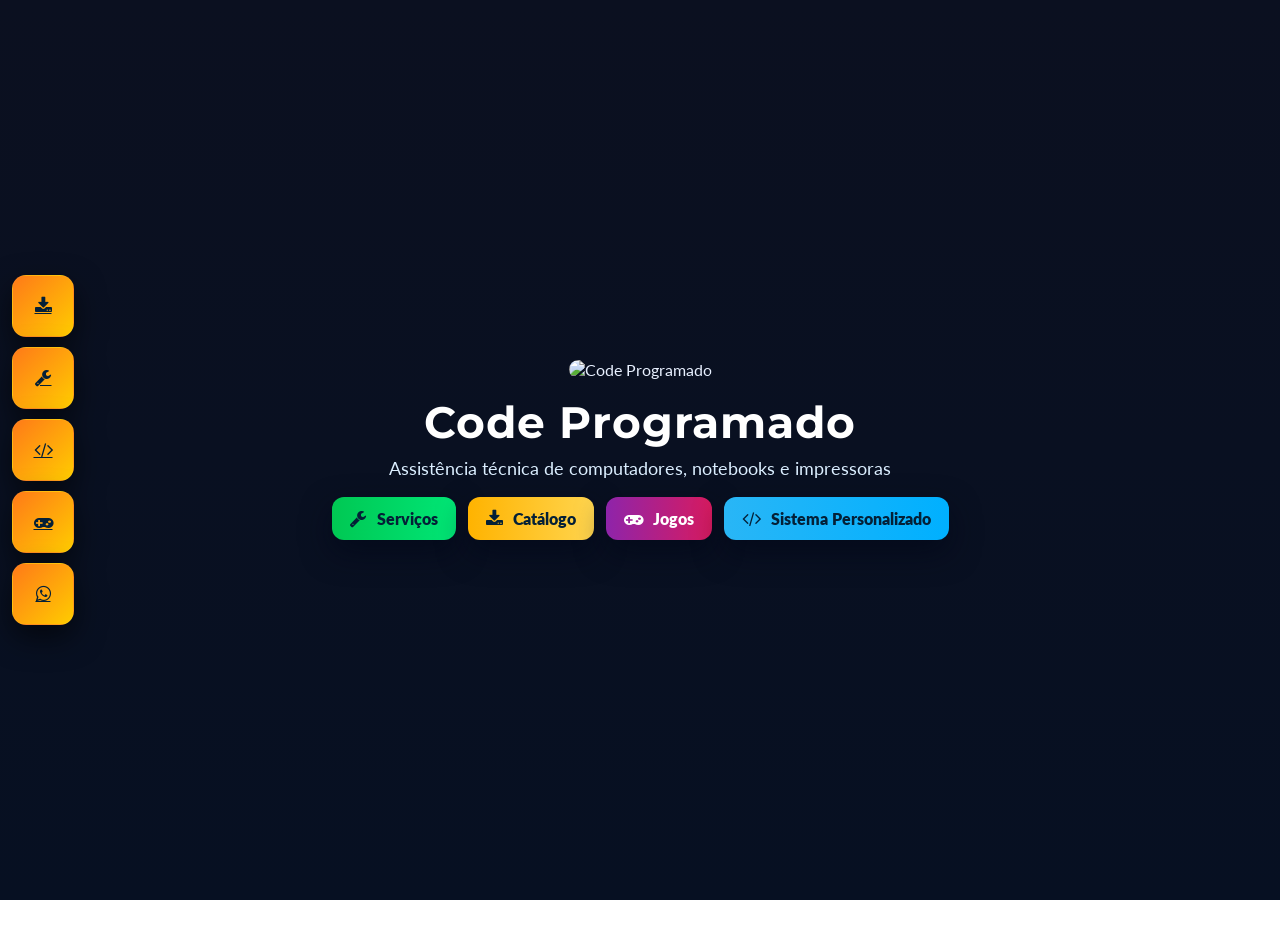
==== commit e889c1f6: "att" ====
--- a/index.html
+++ b/index.html
@@ -1,149 +1,604 @@
 <!DOCTYPE html>
 <html lang="en">
+
 <head>
-<title>code programado</title>
-<meta charset="UTF-8">
-<meta name="viewport" content="width=device-width, initial-scale=1">
-<link rel="stylesheet" href="https://www.w3schools.com/w3css/5/w3.css">
-<link rel="stylesheet" href="https://fonts.googleapis.com/css?family=Lato">
-<link rel="stylesheet" href="https://fonts.googleapis.com/css?family=Montserrat">
-<link rel="stylesheet" href="https://cdnjs.cloudflare.com/ajax/libs/font-awesome/4.7.0/css/font-awesome.min.css">
-<link rel="shortcut icon" href="foto/logo.ico" type="image/x-icon">
-<style>
-:root{--bg-1:#0b1020;--bg-2:#212163;--accent:#fe6544}
-body{font-family:"Lato",sans-serif; background: linear-gradient(180deg,#071021 0%, #071022 100%); color:#e8f0ff; -webkit-font-smoothing:antialiased}
-.w3-bar,h1,button{font-family:"Montserrat",sans-serif}
-.fa-anchor,.fa-coffee{font-size:200px}
-
-/* Topbar e Hero */
-.topbar{background:linear-gradient(90deg,var(--bg-2),#352c78); box-shadow:0 6px 20px rgba(8,10,30,0.6)}
-.topbar .w3-bar-item{color:#fff}
-.hero{padding:80px 16px; background:linear-gradient(135deg,#131530 0%, #191a3d 60%); position:relative; overflow:hidden}
-.hero h1{color:var(--accent); font-weight:800; letter-spacing:2px}
-.hero h2{color:#e6f0ff}
-
- 
-
-
-  :root{--bg-1:#0b1020;--bg-2:#12122b;--accent:#fe6544}
-body{font-family:"Lato",sans-serif; background:linear-gradient(180deg,#060814 0%, #081028 100%); color:#e8f0ff; -webkit-font-smoothing:antialiased}
-.w3-bar,h1,button{font-family:"Montserrat",sans-serif}
-.fa-anchor,.fa-coffee{font-size:200px}
-
-/* Hero */
-.hero{padding:80px 16px; background:linear-gradient(135deg,#0f1530 0%, #121430 60%); position:relative; overflow:hidden}
-.hero h1{color:var(--accent); font-weight:800; letter-spacing:2px}
-.hero h2{color:#e6f0ff}
-
-/* Catálogo */
-.downloads .w3-input{background:rgba(255,255,255,0.03); color:#fff; border:1px solid rgba(255,255,255,0.06)}
-.category-btn{margin:6px 0; display:block}
-.download-card{background:linear-gradient(180deg, rgba(255,255,255,0.02), rgba(255,255,255,0.01)); border-radius:8px; overflow:hidden; box-shadow:0 8px 24px rgba(0,0,0,0.6); min-height:160px}
-.download-card img{width:100%; height:100px; max-height:100px; object-fit:cover; display:block}
-.download-card .w3-container{padding:10px}
-
-/* Botões modernos e barra lateral */
-.btn-modern{display:inline-flex;align-items:center;gap:10px;padding:10px 14px;border-radius:10px;background:linear-gradient(90deg,var(--accent),#ff8b61);color:#fff;text-decoration:none;border:0;font-weight:600;box-shadow:0 8px 24px rgba(254,101,68,0.12)}
-.btn-modern .fa{margin-right:6px}
-.btn-cta{background:linear-gradient(90deg,#00b3ff,#4dd0e1);color:#042037;border-radius:12px;padding:12px 16px;font-weight:700;box-shadow:0 10px 30px rgba(0,179,255,0.08)}
-.action-bar{position:fixed;left:12px;top:50%;transform:translateY(-50%);display:flex;flex-direction:column;gap:10px;z-index:9999}
-.action-bar .action-btn{width:52px;height:52px;display:inline-flex;align-items:center;justify-content:center;border-radius:12px;background:rgba(255,255,255,0.03);color:#fff;border:1px solid rgba(255,255,255,0.04);cursor:pointer;box-shadow:0 8px 20px rgba(2,6,23,0.6);transition:transform .15s ease, background .15s ease;font-size:18px}
-.action-bar .action-btn:hover{transform:translateX(6px);background:linear-gradient(90deg,var(--bg-2),#352c78)}
-@media (max-width:900px){.action-bar{display:none}}
-
-/* Hero decorativo e cartões modernos */
-.hero::before{content:"";position:absolute;right:-10%;top:-10%;width:60%;height:60%;background:radial-gradient(circle at 30% 30%, rgba(77,208,225,0.04), transparent 40%), radial-gradient(circle at 70% 70%, rgba(254,101,68,0.02), transparent 30%);transform:rotate(10deg);border-radius:50%;pointer-events:none;z-index:0}
-.hero h1,.hero h2,.hero a{position:relative;z-index:1}
-.download-card h3{margin-top:8px;color:#fff;font-size:16px}
-.download-card p.w3-text-grey{color:#bcd8ff; font-size:14px}
-.download-card .category-badge{position:absolute;left:12px;top:12px;display:inline-block;padding:6px 10px;border-radius:8px;background:rgba(0,0,0,0.35);color:#fff;font-size:12px}
-.btn-modern.w3-block{display:inline-flex;justify-content:center}
-@media (max-width:900px){.action-bar{display:flex;bottom:12px;left:unset;top:unset;right:12px;flex-direction:row;border-radius:14px;padding:6px;background:transparent}}
-
-/* Layout do catálogo com navegação lateral */
-.downloads-layout{display:flex;gap:24px;align-items:flex-start}
-downloads-nav{position:sticky;top:90px}
-downloads-nav .w3-button{width:100%;text-align:left;margin-bottom:8px}
-
-/* Category pills (grid of compact rounded buttons) */
-#downloads-categories-list{display:grid;grid-template-columns:repeat(auto-fit,minmax(120px,1fr));gap:8px;align-items:start;margin-top:8px}
-#downloads-categories-list .category-pill{padding:8px 12px;border-radius:999px;background:rgba(255,255,255,0.03);color:#e8f0ff;border:1px solid rgba(255,255,255,0.04);font-weight:600;text-align:center;cursor:pointer;transition:background .12s,transform .08s;white-space:nowrap;overflow:hidden;text-overflow:ellipsis}
-#downloads-categories-list .category-pill:hover{background:linear-gradient(90deg,rgba(254,101,68,0.08),rgba(77,208,225,0.04));transform:translateY(-2px)}
-#downloads-categories-list .category-pill.active{background:linear-gradient(90deg,var(--accent),#ff8b61);color:#042037;box-shadow:0 8px 20px rgba(0,0,0,0.45)}
-#downloads-categories-list .count{font-size:12px;opacity:.9;margin-left:6px;color:#dbeeff;font-weight:700}
-#downloads-categories-list button{min-height:38px}
-.category-section{padding:18px;margin-bottom:20px;background:linear-gradient(180deg, rgba(255,255,255,0.01), rgba(255,255,255,0.02));border-radius:10px}
-.category-section h4{color:#fff;margin-bottom:12px}
-.category-grid{display:grid;grid-template-columns:repeat(auto-fill,minmax(180px,1fr));gap:12px}
-.category-grid > div{display:flex}
-
-/* Loader */
-#downloads-loader{display:none; padding:18px 0; color:#cfe9ff}
-
-@media (max-width:900px){.sumir{display:none}.hero{padding:48px 12px}}
-
-/* Single-screen hero and more visible buttons */
-html, body {height:100%; margin:0; padding:0; overflow:hidden}
-.single-screen {position:fixed; inset:0; display:flex; align-items:center; justify-content:center; flex-direction:column; padding:24px; background:linear-gradient(180deg,var(--bg-1),#071022); z-index:9998}
-.single-screen .main-logo {max-width:140px; margin-bottom:16px; border-radius:12px; box-shadow:0 10px 30px rgba(0,0,0,0.6)}
-.single-screen h1{font-size:44px; margin:0 0 8px; color:#ffffff; letter-spacing:1px}
-.single-screen .tagline{font-size:18px; color:#dbeeff; margin:0 0 18px}
-.button-row{display:flex;gap:12px;flex-wrap:wrap;justify-content:center}
-.btn-large{display:inline-flex;align-items:center;gap:10px;padding:12px 18px;border-radius:12px;font-weight:800;color:#042037;border:0;cursor:pointer;box-shadow:0 12px 30px rgba(2,6,23,0.6);text-decoration:none}
-.btn-large .fa{font-size:18px}
-.cta-green{background:linear-gradient(90deg,#00c853,#00e676); color:#042037}
-.cta-yellow{background:linear-gradient(90deg,#ffb300,#ffd54f); color:#042037}
-.cta-blue{background:linear-gradient(90deg,#29b6f6,#00b0ff); color:#042037}
-.action-bar .action-btn{width:60px;height:60px;border-radius:14px;background:linear-gradient(135deg,#ff7a18,#ffcc00);color:#042037;font-weight:700;box-shadow:0 12px 30px rgba(0,0,0,0.6)}
-
-/* ensure small screens still show elements without scroll */
-@media (max-width:900px){ .single-screen h1{font-size:28px} .single-screen .tagline{font-size:15px} .action-bar{right:12px;left:auto;top:auto;bottom:12px} }
-</style>
+  <title>code programado</title>
+  <meta charset="UTF-8">
+  <meta name="viewport" content="width=device-width, initial-scale=1">
+  <link rel="stylesheet" href="https://www.w3schools.com/w3css/5/w3.css">
+  <link rel="stylesheet" href="https://fonts.googleapis.com/css?family=Lato">
+  <link rel="stylesheet" href="https://fonts.googleapis.com/css?family=Montserrat">
+  <link rel="stylesheet" href="https://cdnjs.cloudflare.com/ajax/libs/font-awesome/4.7.0/css/font-awesome.min.css">
+  <link rel="shortcut icon" href="foto/logo.ico" type="image/x-icon">
+  <style>
+    :root {
+      --bg-1: #0b1020;
+      --bg-2: #212163;
+      --accent: #fe6544
+    }
+
+    body {
+      font-family: "Lato", sans-serif;
+      background: linear-gradient(180deg, #071021 0%, #071022 100%);
+      color: #e8f0ff;
+      -webkit-font-smoothing: antialiased
+    }
+
+    .w3-bar,
+    h1,
+    button {
+      font-family: "Montserrat", sans-serif
+    }
+
+    .fa-anchor,
+    .fa-coffee {
+      font-size: 200px
+    }
+
+    /* Topbar e Hero */
+    .topbar {
+      background: linear-gradient(90deg, var(--bg-2), #352c78);
+      box-shadow: 0 6px 20px rgba(8, 10, 30, 0.6)
+    }
+
+    .topbar .w3-bar-item {
+      color: #fff
+    }
+
+    .hero {
+      padding: 80px 16px;
+      background: linear-gradient(135deg, #131530 0%, #191a3d 60%);
+      position: relative;
+      overflow: hidden
+    }
+
+    .hero h1 {
+      color: var(--accent);
+      font-weight: 800;
+      letter-spacing: 2px
+    }
+
+    .hero h2 {
+      color: #e6f0ff
+    }
+
+
+
+
+    :root {
+      --bg-1: #0b1020;
+      --bg-2: #12122b;
+      --accent: #fe6544
+    }
+
+    body {
+      font-family: "Lato", sans-serif;
+      background: linear-gradient(180deg, #060814 0%, #081028 100%);
+      color: #e8f0ff;
+      -webkit-font-smoothing: antialiased
+    }
+
+    .w3-bar,
+    h1,
+    button {
+      font-family: "Montserrat", sans-serif
+    }
+
+    .fa-anchor,
+    .fa-coffee {
+      font-size: 200px
+    }
+
+    /* Hero */
+    .hero {
+      padding: 80px 16px;
+      background: linear-gradient(135deg, #0f1530 0%, #121430 60%);
+      position: relative;
+      overflow: hidden
+    }
+
+    .hero h1 {
+      color: var(--accent);
+      font-weight: 800;
+      letter-spacing: 2px
+    }
+
+    .hero h2 {
+      color: #e6f0ff
+    }
+
+    /* Catálogo */
+    .downloads .w3-input {
+      background: rgba(255, 255, 255, 0.03);
+      color: #fff;
+      border: 1px solid rgba(255, 255, 255, 0.06)
+    }
+
+    .category-btn {
+      margin: 6px 0;
+      display: block
+    }
+
+    .download-card {
+      background: linear-gradient(180deg, rgba(255, 255, 255, 0.02), rgba(255, 255, 255, 0.01));
+      border-radius: 8px;
+      overflow: hidden;
+      box-shadow: 0 8px 24px rgba(0, 0, 0, 0.6);
+      min-height: 160px
+    }
+
+    .download-card img {
+      width: 100%;
+      height: 100px;
+      max-height: 100px;
+      object-fit: cover;
+      display: block
+    }
+
+    .download-card .w3-container {
+      padding: 10px
+    }
+
+    /* Botões modernos e barra lateral */
+    .btn-modern {
+      display: inline-flex;
+      align-items: center;
+      gap: 10px;
+      padding: 10px 14px;
+      border-radius: 10px;
+      background: linear-gradient(90deg, var(--accent), #ff8b61);
+      color: #fff;
+      text-decoration: none;
+      border: 0;
+      font-weight: 600;
+      box-shadow: 0 8px 24px rgba(254, 101, 68, 0.12)
+    }
+
+    .btn-modern .fa {
+      margin-right: 6px
+    }
+
+    .btn-cta {
+      background: linear-gradient(90deg, #00b3ff, #4dd0e1);
+      color: #042037;
+      border-radius: 12px;
+      padding: 12px 16px;
+      font-weight: 700;
+      box-shadow: 0 10px 30px rgba(0, 179, 255, 0.08)
+    }
+
+    .action-bar {
+      position: fixed;
+      left: 12px;
+      top: 50%;
+      transform: translateY(-50%);
+      display: flex;
+      flex-direction: column;
+      gap: 10px;
+      z-index: 9999
+    }
+
+    .action-bar .action-btn {
+      width: 52px;
+      height: 52px;
+      display: inline-flex;
+      align-items: center;
+      justify-content: center;
+      border-radius: 12px;
+      background: rgba(255, 255, 255, 0.03);
+      color: #fff;
+      border: 1px solid rgba(255, 255, 255, 0.04);
+      cursor: pointer;
+      box-shadow: 0 8px 20px rgba(2, 6, 23, 0.6);
+      transition: transform .15s ease, background .15s ease;
+      font-size: 18px
+    }
+
+    .action-bar .action-btn:hover {
+      transform: translateX(6px);
+    }
+
+    @media (max-width:900px) {
+      .action-bar {
+        display: none
+      }
+    }
+
+    /* Hero decorativo e cartões modernos */
+    .hero::before {
+      content: "";
+      position: absolute;
+      right: -10%;
+      top: -10%;
+      width: 60%;
+      height: 60%;
+      background: radial-gradient(circle at 30% 30%, rgba(77, 208, 225, 0.04), transparent 40%), radial-gradient(circle at 70% 70%, rgba(254, 101, 68, 0.02), transparent 30%);
+      transform: rotate(10deg);
+      border-radius: 50%;
+      pointer-events: none;
+      z-index: 0
+    }
+
+    .hero h1,
+    .hero h2,
+    .hero a {
+      position: relative;
+      z-index: 1
+    }
+
+    .download-card h3 {
+      margin-top: 8px;
+      color: #fff;
+      font-size: 16px
+    }
+
+    .download-card p.w3-text-grey {
+      color: #bcd8ff;
+      font-size: 14px
+    }
+
+    .download-card .category-badge {
+      position: absolute;
+      left: 12px;
+      top: 12px;
+      display: inline-block;
+      padding: 6px 10px;
+      border-radius: 8px;
+      background: rgba(0, 0, 0, 0.35);
+      color: #fff;
+      font-size: 12px
+    }
+
+    .btn-modern.w3-block {
+      display: inline-flex;
+      justify-content: center
+    }
+
+    @media (max-width:900px) {
+      .action-bar {
+        display: flex;
+        bottom: 12px;
+        left: unset;
+        top: unset;
+        right: 12px;
+        flex-direction: row;
+        border-radius: 14px;
+        padding: 6px;
+        background: transparent
+      }
+    }
+
+    /* Layout do catálogo com navegação lateral */
+    .downloads-layout {
+      display: flex;
+      gap: 24px;
+      align-items: flex-start
+    }
+
+    downloads-nav {
+      position: sticky;
+      top: 90px
+    }
+
+    downloads-nav .w3-button {
+      width: 100%;
+      text-align: left;
+      margin-bottom: 8px
+    }
+
+    /* Category pills (grid of compact rounded buttons) */
+    #downloads-categories-list {
+      display: grid;
+      grid-template-columns: repeat(auto-fit, minmax(120px, 1fr));
+      gap: 8px;
+      align-items: start;
+      margin-top: 8px
+    }
+
+    #downloads-categories-list .category-pill {
+      padding: 8px 12px;
+      border-radius: 999px;
+      background: rgba(255, 255, 255, 0.03);
+      color: #e8f0ff;
+      border: 1px solid rgba(255, 255, 255, 0.04);
+      font-weight: 600;
+      text-align: center;
+      cursor: pointer;
+      transition: background .12s, transform .08s;
+      white-space: nowrap;
+      overflow: hidden;
+      text-overflow: ellipsis
+    }
+
+    #downloads-categories-list .category-pill:hover {
+      background: linear-gradient(90deg, rgba(254, 101, 68, 0.08), rgba(77, 208, 225, 0.04));
+      transform: translateY(-2px)
+    }
+
+    #downloads-categories-list .category-pill.active {
+      background: linear-gradient(90deg, var(--accent), #ff8b61);
+      color: #042037;
+      box-shadow: 0 8px 20px rgba(0, 0, 0, 0.45)
+    }
+
+    #downloads-categories-list .count {
+      font-size: 12px;
+      opacity: .9;
+      margin-left: 6px;
+      color: #dbeeff;
+      font-weight: 700
+    }
+
+    #downloads-categories-list button {
+      min-height: 38px
+    }
+
+    .category-section {
+      padding: 18px;
+      margin-bottom: 20px;
+      background: linear-gradient(180deg, rgba(255, 255, 255, 0.01), rgba(255, 255, 255, 0.02));
+      border-radius: 10px
+    }
+
+    .category-section h4 {
+      color: #fff;
+      margin-bottom: 12px
+    }
+
+    .category-grid {
+      display: grid;
+      grid-template-columns: repeat(auto-fill, minmax(180px, 1fr));
+      gap: 12px
+    }
+
+    .category-grid>div {
+      display: flex
+    }
+
+    /* Loader */
+    #downloads-loader {
+      display: none;
+      padding: 18px 0;
+      color: #cfe9ff
+    }
+
+    @media (max-width:900px) {
+      .sumir {
+        display: none
+      }
+
+      .hero {
+        padding: 48px 12px
+      }
+    }
+
+    /* Single-screen hero and more visible buttons */
+    html,
+    body {
+      height: 100%;
+      margin: 0;
+      padding: 0;
+      overflow: hidden
+    }
+
+    .single-screen {
+      position: fixed;
+      inset: 0;
+      display: flex;
+      align-items: center;
+      justify-content: center;
+      flex-direction: column;
+      padding: 24px;
+      background: linear-gradient(180deg, var(--bg-1), #071022);
+      z-index: 9998
+    }
+
+    .single-screen .main-logo {
+      max-width: 540px;
+      margin-bottom: 16px;
+      border-radius: 12px;
+    }
+
+    .single-screen h1 {
+      font-size: 44px;
+      margin: 0 0 8px;
+      color: #ffffff;
+      letter-spacing: 1px
+    }
+
+    .single-screen .tagline {
+      font-size: 18px;
+      color: #dbeeff;
+      margin: 0 0 18px
+    }
+
+    .button-row {
+      display: flex;
+      gap: 12px;
+      flex-wrap: wrap;
+      justify-content: center
+    }
+
+    .btn-large {
+      display: inline-flex;
+      align-items: center;
+      gap: 10px;
+      padding: 12px 18px;
+      border-radius: 12px;
+      font-weight: 800;
+      color: #042037;
+      border: 0;
+      cursor: pointer;
+      box-shadow: 0 12px 30px rgba(2, 6, 23, 0.6);
+      text-decoration: none
+    }
+
+    .btn-large .fa {
+      font-size: 18px
+    }
+
+    .cta-green {
+      background: linear-gradient(90deg, #00c853, #00e676);
+      color: #042037
+    }
+
+    .cta-yellow {
+      background: linear-gradient(90deg, #ffb300, #ffd54f);
+      color: #042037
+    }
+
+    .cta-blue {
+      background: linear-gradient(90deg, #29b6f6, #00b0ff);
+      color: #042037
+    }
+
+    .cta-purple {
+      background: linear-gradient(90deg,#8e24aa,#d81b60);
+      color: #ffffff
+    }
+
+    .action-bar .action-btn {
+      width: 60px;
+      height: 60px;
+      border-radius: 14px;
+      background: linear-gradient(135deg, #ff7a18, #ffcc00);
+      color: #042037;
+      font-weight: 700;
+      box-shadow: 0 12px 30px rgba(0, 0, 0, 0.6)
+    }
+
+    /* ensure small screens still show elements without scroll */
+    @media (max-width:900px) {
+      .single-screen h1 {
+        font-size: 28px
+      }
+
+      .single-screen .tagline {
+        font-size: 15px
+      }
+
+      .action-bar {
+        right: 12px;
+        left: auto;
+        top: auto;
+        bottom: 12px
+      }
+    }
+  </style>
 </head>
+
 <body>
-<!-- Action sidebar -->
-<div class="action-bar" role="navigation" aria-label="Ações rápidas">
-  <a class="action-btn" title="Catálogo" href="catalogo.html"><i class="fa fa-download"></i></a>
-  <a class="action-btn" title="Serviços" href="servicos.html"><i class="fa fa-wrench"></i></a>
-  <a class="action-btn" title="Sistema Personalizado" href="sistema-personalizado.html"><i class="fa fa-code"></i></a>
-  <a class="action-btn" title="WhatsApp" href="https://api.whatsapp.com/send?phone=5579996362900&text=ol%C3%A1" target="_blank"><i class="fa fa-whatsapp"></i></a>
-</div>
-
-<!-- Single-screen hero (apresentação única sem scroll) -->
-<div class="single-screen" role="main" aria-label="Página inicial - Code Programado">
-  <img src="foto/code.png" alt="Code Programado" class="main-logo">
-  <h1>Code Programado</h1>
-  <p class="tagline">Assistência técnica de computadores, notebooks e impressoras</p>
+  <script>
+  (function(){
+    // preview element
+    const preview = document.createElement('div');
+    const pimg = document.createElement('img');
+    preview.style.position = 'fixed';
+    preview.style.display = 'none';
+    preview.style.pointerEvents = 'none';
+    preview.style.zIndex = 99999;
+    preview.style.maxWidth = '480px';
+    preview.style.maxHeight = '60vh';
+    preview.style.boxShadow = '0 12px 40px rgba(0,0,0,0.6)';
+    preview.style.borderRadius = '8px';
+    preview.style.overflow = 'hidden';
+    preview.style.background = '#000';
+    preview.style.transition = 'opacity .12s ease';
+    preview.style.opacity = '0';
+    pimg.style.display = 'block';
+    pimg.style.width = '100%';
+    pimg.style.height = 'auto';
+    preview.appendChild(pimg);
+    document.body.appendChild(preview);
+
+    let hideTimeout = null;
+
+    function positionPreview(e){
+      const rect = preview.getBoundingClientRect();
+      let x = e.clientX + 18;
+      let y = e.clientY + 18;
+      const vw = window.innerWidth, vh = window.innerHeight;
+      if (x + rect.width > vw) x = e.clientX - rect.width - 18;
+      if (y + rect.height > vh) y = e.clientY - rect.height - 18;
+      if (x < 6) x = 6; if (y < 6) y = 6;
+      preview.style.left = x + 'px';
+      preview.style.top = y + 'px';
+    }
+
+    function showPreview(btn, e){
+      const card = btn.closest('.download-card') || btn.closest('.w3-card');
+      const imgEl = card ? card.querySelector('img') : null;
+      if (!imgEl || !imgEl.src) return;
+      pimg.src = imgEl.src;
+      preview.style.display = 'block';
+      requestAnimationFrame(()=> preview.style.opacity = '1');
+      positionPreview(e);
+    }
+
+    function hidePreview(){
+      preview.style.opacity = '0';
+      clearTimeout(hideTimeout);
+      hideTimeout = setTimeout(()=> preview.style.display = 'none', 160);
+    }
+
+    document.addEventListener('mouseover', function(ev){
+      const btn = ev.target.closest && ev.target.closest('.btn-modern');
+      if (!btn) return;
+      showPreview(btn, ev);
+      function onMove(e){ positionPreview(e); }
+      function onLeave(){ hidePreview(); btn.removeEventListener('mousemove', onMove); btn.removeEventListener('mouseleave', onLeave); }
+      btn.addEventListener('mousemove', onMove);
+      btn.addEventListener('mouseleave', onLeave);
+    });
+  })();
+  </script>
+  <div class="action-bar" role="navigation" aria-label="Ações rápidas">
+    <a class="action-btn" title="Catálogo" href="catalogo.html"><i class="fa fa-download"></i></a>
+    <a class="action-btn" title="Serviços" href="servicos.html"><i class="fa fa-wrench"></i></a>
+    <a class="action-btn" title="Sistema Personalizado" href="sistema-personalizado.html"><i class="fa fa-code"></i></a>
+    <a class="action-btn" title="Jogos" href="jogos.html"><i class="fa fa-gamepad"></i></a>
+    <a class="action-btn" title="WhatsApp" href="https://api.whatsapp.com/send?phone=5579996362900&text=ol%C3%A1"
+      target="_blank"><i class="fa fa-whatsapp"></i></a>
+  </div>
+
+  <!-- Single-screen hero (apresentação única sem scroll) -->
+  <div class="single-screen" role="main" aria-label="Página inicial - Code Programado">
+    <img src="foto/code.png" alt="Code Programado" class="main-logo">
+    <h1>Code Programado</h1>
+    <p class="tagline">Assistência técnica de computadores, notebooks e impressoras</p>
     <div class="button-row" role="toolbar" aria-label="Ações principais">
-    <a class="btn-large cta-green" href="servicos.html"><i class="fa fa-wrench"></i> Serviços</a>
-    <a class="btn-large cta-yellow" href="catalogo.html"><i class="fa fa-download"></i> Catálogo</a>
-    <a class="btn-large cta-blue" href="sistema-personalizado.html"><i class="fa fa-code"></i> Sistema Personalizado</a>
+      <a class="btn-large cta-green" href="servicos.html"><i class="fa fa-wrench"></i> Serviços</a>
+      <a class="btn-large cta-yellow" href="catalogo.html"><i class="fa fa-download"></i> Catálogo</a>
+      <a class="btn-large cta-purple" href="jogos.html"><i class="fa fa-gamepad"></i> Jogos</a>
+      <a class="btn-large cta-blue" href="sistema-personalizado.html"><i class="fa fa-code"></i> Sistema
+        Personalizado</a>
+    </div>
   </div>
-</div>
-
-<!-- Fallback JSON embutido (usado quando fetch falha, útil ao abrir via file://) -->
-<!-- Seção: Catálogo de Downloads (renderizada dinamicamente a partir de data/programs.json) -->
-<section class="downloads" style="display:none;">
-  <div class="w3-content w3-padding" style="max-width:1200px">
-    <div class="w3-container w3-padding-32">
-      <h3 class="w3-border-bottom w3-border-light-grey w3-padding-16 w3-center">Catálogo de Downloads</h3>
-    </div>
-
-    <div class="w3-row w3-margin-bottom downloads-layout">
-      <div class="w3-col m3 s12 downloads-nav">
-        <input id="downloads-search" class="w3-input w3-border" type="text" placeholder="Pesquisar programas..." oninput="filterPrograms(this.value)">
-        <div id="downloads-categories-list" class="w3-margin-top"></div>
-      </div>
-      <div class="w3-col m9 s12">
-        <div id="downloads-loader" class="w3-center">Carregando programas...</div>
-        <div id="downloads-sections"></div>
-      </div>
-    </div>
-  </div>
-</section>
-
-<!-- Fallback JSON embutido (usado quando fetch falha, útil ao abrir via file://) -->
-<script id="programs-data" type="application/json">[
+
+  <!-- Fallback JSON embutido (usado quando fetch falha, útil ao abrir via file://) -->
+  <!-- Seção: Catálogo de Downloads (renderizada dinamicamente a partir de data/programs.json) -->
+  <section class="downloads" style="display:none;">
+    <div class="w3-content w3-padding" style="max-width:1200px">
+      <div class="w3-container w3-padding-32">
+        <h3 class="w3-border-bottom w3-border-light-grey w3-padding-16 w3-center">Catálogo de Downloads</h3>
+      </div>
+
+      <div class="w3-row w3-margin-bottom downloads-layout">
+        <div class="w3-col m3 s12 downloads-nav">
+          <input id="downloads-search" class="w3-input w3-border" type="text" placeholder="Pesquisar programas..."
+            oninput="filterPrograms(this.value)">
+          <div id="downloads-categories-list" class="w3-margin-top"></div>
+        </div>
+        <div class="w3-col m9 s12">
+          <div id="downloads-loader" class="w3-center">Carregando programas...</div>
+          <div id="downloads-sections"></div>
+        </div>
+      </div>
+    </div>
+  </section>
+
+  <!-- Fallback JSON embutido (usado quando fetch falha, útil ao abrir via file://) -->
+  <script id="programs-data" type="application/json">[
   {
     "id": "w11",
     "title": "Windows 11",
@@ -322,488 +777,513 @@
   }
 ]</script>
 
-<!-- First Grid -->
-<div class="w3-row-padding w3-padding-64 w3-container">
-  <div class="w3-content">
-    <div class="w3-twothird">
-      <h1>Quem somos ?</h1>
-      <h5 class="w3-padding-16">Bem-vindo ao nosso site, onde oferecemos serviços especializados e de alta qualidade no conserto e manutenção de computadores, notebooks e outros equipamentos eletrônicos. Nossa missão é proporcionar soluções eficazes para todos os problemas tecnológicos que você possa enfrentar, garantindo sempre a sua satisfação e a melhor experiência possível.</h5>
-
-    </div>
-
-    <div class="w3-third w3-center">
-      <i class="w3-padding-64 "> <img src="foto/code.png" width="100%" alt=""></i>
+  <!-- First Grid -->
+  <div class="w3-row-padding w3-padding-64 w3-container">
+    <div class="w3-content">
+      <div class="w3-twothird">
+        <h1>Quem somos ?</h1>
+        <h5 class="w3-padding-16">Bem-vindo ao nosso site, onde oferecemos serviços especializados e de alta qualidade
+          no conserto e manutenção de computadores, notebooks e outros equipamentos eletrônicos. Nossa missão é
+          proporcionar soluções eficazes para todos os problemas tecnológicos que você possa enfrentar, garantindo
+          sempre a sua satisfação e a melhor experiência possível.</h5>
+
+      </div>
+
+      <div class="w3-third w3-center">
+        <i class="w3-padding-64 "> <img src="foto/code.png" width="100%" alt=""></i>
+      </div>
     </div>
   </div>
-</div>
-
-<!-- Second Grid -->
-<div class="w3-row-padding w3-light-grey w3-padding-64 w3-container">
-  <div class="w3-content">
-    <div class="w3-third w3-center">
-      <i class=""> <img src="foto/experiencia.png" width="100%" alt=""></i>
-    </div>
-
-    <div class="w3-twothird">
-      <h1>Nossa Experiência</h1>
-      <h5 class="w3-padding-32">
-Com uma equipe de profissionais altamente qualificados e apaixonados por tecnologia, garantimos um serviço rápido e eficiente. Nossa experiência e conhecimento abrangem as principais marcas e modelos no mercado, permitindo-nos oferecer soluções personalizadas para cada cliente.</h5>
-
-      <p class="w3-text-grey">Compromisso com a Qualidade
-Acreditamos na entrega de um serviço de excelência e na construção de um relacionamento de confiança com nossos clientes. Utilizamos somente peças de reposição de qualidade e garantimos os serviços prestados, assegurando que seu equipamento funcione como novo após a manutenção.</p>
+
+  <!-- Second Grid -->
+  <div class="w3-row-padding w3-light-grey w3-padding-64 w3-container">
+    <div class="w3-content">
+      <div class="w3-third w3-center">
+        <i class=""> <img src="foto/experiencia.png" width="100%" alt=""></i>
+      </div>
+
+      <div class="w3-twothird">
+        <h1>Nossa Experiência</h1>
+        <h5 class="w3-padding-32">
+          Com uma equipe de profissionais altamente qualificados e apaixonados por tecnologia, garantimos um serviço
+          rápido e eficiente. Nossa experiência e conhecimento abrangem as principais marcas e modelos no mercado,
+          permitindo-nos oferecer soluções personalizadas para cada cliente.</h5>
+
+        <p class="w3-text-grey">Compromisso com a Qualidade
+          Acreditamos na entrega de um serviço de excelência e na construção de um relacionamento de confiança com
+          nossos clientes. Utilizamos somente peças de reposição de qualidade e garantimos os serviços prestados,
+          assegurando que seu equipamento funcione como novo após a manutenção.</p>
+      </div>
     </div>
   </div>
-</div>
-
-<!-- First Grid -->
-<div class="w3-row-padding w3-padding-64 w3-container">
-  <div class="w3-content">
-    <div class="w3-twothird">
-      <h1>Ofertas de Serviço</h1>
-      <h5 class="w3-padding-16">
-        <p>
-          <b>Diagnóstico e Reparo:</b>
-           Realizamos diagnósticos precisos e reparamos componentes físicos e problemas de software para garantir que seu computador ou notebook volte a funcionar perfeitamente.
-        </p>
-        <p>
-          <b> Atualização de Hardware:</b>
-          Oferecemos serviços de atualização de hardware, como aumento de memória RAM, substituição de discos rígidos e upgrades de placas gráficas.
-        </p>
+
+  <!-- First Grid -->
+  <div class="w3-row-padding w3-padding-64 w3-container">
+    <div class="w3-content">
+      <div class="w3-twothird">
+        <h1>Ofertas de Serviço</h1>
+        <h5 class="w3-padding-16">
+          <p>
+            <b>Diagnóstico e Reparo:</b>
+            Realizamos diagnósticos precisos e reparamos componentes físicos e problemas de software para garantir que
+            seu computador ou notebook volte a funcionar perfeitamente.
+          </p>
+          <p>
+            <b> Atualização de Hardware:</b>
+            Oferecemos serviços de atualização de hardware, como aumento de memória RAM, substituição de discos rígidos
+            e upgrades de placas gráficas.
+          </p>
           <p>
             <b>Reparos de Tela e Teclado:</b>
-            Cuidamos de problemas comuns, como telas quebradas e teclados defeituosos, com peças de reposição de alta qualidade.</h5>
-          </p>
-
-    </div>
-
-    <div class="w3-third w3-center">
-      <i class="w3-padding-64 "> <img src="foto/servico.png" width="100%" alt=""></i>
+            Cuidamos de problemas comuns, como telas quebradas e teclados defeituosos, com peças de reposição de alta
+            qualidade.
+        </h5>
+        </p>
+
+      </div>
+
+      <div class="w3-third w3-center">
+        <i class="w3-padding-64 "> <img src="foto/servico.png" width="100%" alt=""></i>
+      </div>
     </div>
   </div>
-</div>
-
-
-
-
-<!-- Second Grid -->
-<div class="w3-row-padding w3-light-grey w3-padding-64 w3-container">
-  <div class="w3-content">
-    <div class="w3-third w3-center">
-      <i class=""> <img src="foto/waht.png" width="100%" alt=""></i>
-    </div>
-
-    <div class="w3-twothird">
-  
-      <h5 class="w3-padding-32">
-Estamos aqui para ajudar! Ligue diretamente para nossa central de atendimento. Nossa equipe está pronta para responder a todas as suas perguntas e agendar o serviço de reparo ou manutenção que você precisa.
-
-Confie em nós para cuidar dos seus equipamentos eletrônicos e garantir que eles funcionem da melhor maneira possível. Aguardamos ansiosamente para servi-lo!</h5>
-
-      <p class="w3-text-grey">Acreditamos na entrega de um serviço de excelência e na construção de um relacionamento de confiança com nossos clientes. Utilizamos somente peças de reposição de qualidade e garantimos os serviços prestados, assegurando que seu equipamento funcione como novo após a manutenção.</p>
+
+
+
+
+  <!-- Second Grid -->
+  <div class="w3-row-padding w3-light-grey w3-padding-64 w3-container">
+    <div class="w3-content">
+      <div class="w3-third w3-center">
+        <i class=""> <img src="foto/waht.png" width="100%" alt=""></i>
+      </div>
+
+      <div class="w3-twothird">
+
+        <h5 class="w3-padding-32">
+          Estamos aqui para ajudar! Ligue diretamente para nossa central de atendimento. Nossa equipe está pronta para
+          responder a todas as suas perguntas e agendar o serviço de reparo ou manutenção que você precisa.
+
+          Confie em nós para cuidar dos seus equipamentos eletrônicos e garantir que eles funcionem da melhor maneira
+          possível. Aguardamos ansiosamente para servi-lo!</h5>
+
+        <p class="w3-text-grey">Acreditamos na entrega de um serviço de excelência e na construção de um relacionamento
+          de confiança com nossos clientes. Utilizamos somente peças de reposição de qualidade e garantimos os serviços
+          prestados, assegurando que seu equipamento funcione como novo após a manutenção.</p>
+      </div>
     </div>
   </div>
-</div>
-
-
-</section>
-
-<!-- formatação -->
-<section class="sistemas" style="display:none;">
-  <div class="w3-content w3-padding" style="max-width:1200px">
+
+
+  </section>
+
+  <!-- formatação -->
+  <section class="sistemas" style="display:none;">
+    <div class="w3-content w3-padding" style="max-width:1200px">
+      <div class="w3-container w3-padding-32" id="projects">
+        <h3 class="w3-border-bottom w3-border-light-grey w3-padding-16 w3-center">SISTEMAS OPERACIONAIS</h3>
+      </div>
+      <p class="w3-center">Todos os sistemas desta categoria agora estão no <strong>Catálogo de Downloads</strong>. Use
+        a busca ou os filtros para encontrar o arquivo desejado.</p>
+    </div>
+  </section>
+
+
+  <section class="office" style="display:none;">
+    <div class="w3-content w3-padding" style="max-width:1200px">
+      <div class="w3-container w3-padding-32">
+        <h3 class="w3-border-bottom w3-border-light-grey w3-padding-16 w3-center">Pacote Office</h3>
+      </div>
+      <p class="w3-center">Todos os pacotes Office estão disponíveis no <strong>Catálogo de Downloads</strong>. Busque
+        por "Office" ou use os filtros.</p>
+    </div>
+  </section>
+
+  <section class="ativador" style="display:none;">
+    <div class="w3-content w3-padding" style="max-width:1200px">
+      <div class="w3-container w3-padding-32">
+        <h3 class="w3-border-bottom w3-border-light-grey w3-padding-16 w3-center">Ativadores</h3>
+      </div>
+      <p class="w3-center">Ativadores e utilitários estão centralizados no <strong>Catálogo de Downloads</strong>.
+        Procure por "ativador" na busca.</p>
+    </div>
+  </section>
+
+  <section class="boot" style="display:none;">
+    <div class="w3-content w3-padding" style="max-width:1200px">
+      <div class="w3-container w3-padding-32">
+        <h3 class="w3-border-bottom w3-border-light-grey w3-padding-16 w3-center">Criando BOOT no USB</h3>
+      </div>
+      <p class="w3-center">Ferramentas para criar pendrive bootável (Ventoy, Rufus etc.) estão no <strong>Catálogo de
+          Downloads</strong>. Utilize a busca para encontrar rapidamente.</p>
+    </div>
+  </section>
+
+
+  <section class="wifi" style="display:none;">
+    <div class="w3-content w3-padding" style="max-width:1200px">
+      <div class="w3-container w3-padding-32">
+        <h3 class="w3-border-bottom w3-border-light-grey w3-padding-16 w3-center">WIFI</h3>
+      </div>
+      <p class="w3-center">Drivers WiFi e adaptadores estão listados no <strong>Catálogo de Downloads</strong>. Procure
+        por "wifi" ou pelo modelo.</p>
+    </div>
+  </section>
+
+  <section class="resete_impressora" style="display:none;">
+    <div class="w3-content w3-padding" style="max-width:1200px">
+      <div class="w3-container w3-padding-32">
+        <h3 class="w3-border-bottom w3-border-light-grey w3-padding-16 w3-center">Reset de Impressora</h3>
+      </div>
+      <p class="w3-center">Ferramentas de reset para impressoras estão no <strong>Catálogo de Downloads</strong>. Busque
+        por "reset" ou pelo modelo da impressora.</p>
+    </div>
+  </section>
+  <div class="w3-container w3-padding-32">
+    <h3 class="w3-border-bottom w3-border-light-grey w3-padding-16 w3-center">Editor de Vídeo</h3>
+  </div>
+  <p class="w3-center">Editors de vídeo e ferramentas relacionadas estão no <strong>Catálogo de Downloads</strong>.
+    Procure por "Vegas" ou "Premiere".</p>
+  </div>
+  </section>
+
+
+  <section class="resete_impressora" style="display:none;">
+
+    <div class="w3-content" style="max-width:1564px">
+      <!-- Project Section -->
+
+      <div class="w3-container w3-padding-32" id="projects">
+        <h1 class="w3-border-bottom w3-border-light-grey w3-padding-16 w3-center">Impressoras</h1>
+      </div>
+
+      <div class="w3-row-padding w3-center">
+        <div class="w3-col l3 m6 w3-margin-bottom ">
+          <img src="foto/EPSON 3250.png" alt="John" class="" style="width:52%">
+          <h3>Impressora Epson Reset</h3>
+          <p> L3250</p>
+          <!-- link migrado para catálogo: Reset Epson L3250 -->
+
+        </div>
+        <div class="w3-col l3 m6 w3-margin-bottom ">
+          <img src="foto/EPSON.png" alt="John" class="" style="width:50%">
+          <h3>Impressora Epson Reset</h3>
+          <p>L3150</p>
+          <!-- link migrado para catálogo: Reset Epson L3150 -->
+        </div>
+
+
+
+
+      </div>
+    </div>
+  </section>
+
+
+
+
+  <section class="suporte w3-container suporte" style="display:none;">
+
+
     <div class="w3-container w3-padding-32" id="projects">
-      <h3 class="w3-border-bottom w3-border-light-grey w3-padding-16 w3-center">SISTEMAS OPERACIONAIS</h3>
-    </div>
-    <p class="w3-center">Todos os sistemas desta categoria agora estão no <strong>Catálogo de Downloads</strong>. Use a busca ou os filtros para encontrar o arquivo desejado.</p>
-  </div>
-</section>
-
-
-<section class="office" style="display:none;">
-  <div class="w3-content w3-padding" style="max-width:1200px">
-    <div class="w3-container w3-padding-32">
-      <h3 class="w3-border-bottom w3-border-light-grey w3-padding-16 w3-center">Pacote Office</h3>
-    </div>
-    <p class="w3-center">Todos os pacotes Office estão disponíveis no <strong>Catálogo de Downloads</strong>. Busque por "Office" ou use os filtros.</p>
-  </div>
-</section>
-
-<section class="ativador" style="display:none;">
-  <div class="w3-content w3-padding" style="max-width:1200px">
-    <div class="w3-container w3-padding-32">
-      <h3 class="w3-border-bottom w3-border-light-grey w3-padding-16 w3-center">Ativadores</h3>
-    </div>
-    <p class="w3-center">Ativadores e utilitários estão centralizados no <strong>Catálogo de Downloads</strong>. Procure por "ativador" na busca.</p>
-  </div>
-</section>
-
-<section class="boot" style="display:none;">
-  <div class="w3-content w3-padding" style="max-width:1200px">
-    <div class="w3-container w3-padding-32">
-      <h3 class="w3-border-bottom w3-border-light-grey w3-padding-16 w3-center">Criando BOOT no USB</h3>
-    </div>
-    <p class="w3-center">Ferramentas para criar pendrive bootável (Ventoy, Rufus etc.) estão no <strong>Catálogo de Downloads</strong>. Utilize a busca para encontrar rapidamente.</p>
-  </div>
-</section>
-
-
-<section class="wifi" style="display:none;">
-  <div class="w3-content w3-padding" style="max-width:1200px">
-    <div class="w3-container w3-padding-32">
-      <h3 class="w3-border-bottom w3-border-light-grey w3-padding-16 w3-center">WIFI</h3>
-    </div>
-    <p class="w3-center">Drivers WiFi e adaptadores estão listados no <strong>Catálogo de Downloads</strong>. Procure por "wifi" ou pelo modelo.</p>
-  </div>
-</section>
-
-<section class="resete_impressora" style="display:none;">
-  <div class="w3-content w3-padding" style="max-width:1200px">
-    <div class="w3-container w3-padding-32">
-      <h3 class="w3-border-bottom w3-border-light-grey w3-padding-16 w3-center">Reset de Impressora</h3>
-    </div>
-    <p class="w3-center">Ferramentas de reset para impressoras estão no <strong>Catálogo de Downloads</strong>. Busque por "reset" ou pelo modelo da impressora.</p>
-  </div>
-</section>
-    <div class="w3-container w3-padding-32">
-      <h3 class="w3-border-bottom w3-border-light-grey w3-padding-16 w3-center">Editor de Vídeo</h3>
-    </div>
-    <p class="w3-center">Editors de vídeo e ferramentas relacionadas estão no <strong>Catálogo de Downloads</strong>. Procure por "Vegas" ou "Premiere".</p>
-  </div>
-</section>
-
-
-<section class="resete_impressora" style="display:none;">
-
-  <div class="w3-content" style="max-width:1564px">
-  <!-- Project Section -->
-
-  <div class="w3-container w3-padding-32" id="projects">
-    <h1 class="w3-border-bottom w3-border-light-grey w3-padding-16 w3-center">Impressoras</h1>
-  </div>
-
-  <div class="w3-row-padding w3-center">
-    <div class="w3-col l3 m6 w3-margin-bottom ">
-      <img src="foto/EPSON 3250.png" alt="John" class=""  style="width:52%">
-      <h3>Impressora Epson Reset</h3>
-      <p> L3250</p>
-      <!-- link migrado para catálogo: Reset Epson L3250 -->
-     
-    </div>
-    <div class="w3-col l3 m6 w3-margin-bottom ">
-      <img src="foto/EPSON.png" alt="John" class=""  style="width:50%">
-      <h3>Impressora Epson Reset</h3>
-      <p>L3150</p>
-      <!-- link migrado para catálogo: Reset Epson L3150 -->
-    </div>
-   
-
-
-
-  </div>
-</div>
-</section>
-
-
-
-
-<section class="suporte w3-container suporte" style="display:none;">
-
- 
-  <div class="w3-container w3-padding-32" id="projects">
-    <h1 class="w3-border-bottom w3-border-light-grey w3-padding-16 w3-center">SUPORTE REMOTO</h1>
-  </div>
-
-
-  <div align="center">
-
-    <img src="foto/anydesk-logo_brandlogos.net_91sb7.png" width="50%" alt="">
-    <br>
-    <br>
-<a class="w3-button w3-red w3-padding-16" href="https://anydesk.com/pt/downloads/thank-you?dv=win_exe" target="_blank" > BAIXAR </a>
-  </div>
-
-</section>
-
-
-<!-- Footer -->
-<footer class="w3-container w3-padding-64 w3-center ">  
-
-
- <div  class="w3-botto">
-  <!-- Inicio codigo Contador -->
-<div align="center" ><a title="tabela fipe" href="https://www.tabelafipeweb.com.br"><img src="https://contador-gratis.com/contadores-de-visitas/050625073940675.gif"></a>
-<h2>Visitas</h2>
-</div>
-  <div class="w3-xlarge w3-padding-32">
-    <i class="fa fa-facebook-official w3-hover-opacity"></i>
-    <i class="fa fa-instagram w3-hover-opacity"></i>
-   
-    <i class="fa fa-pinterest-p w3-hover-opacity"></i>
-   
-    
- </div>
-<!-- Fim do codigo Contador -->
-</div>
-
- <p class="w3-opacity">copyright &copy; 2025 <a href="https://www.instagram.com/code_programado/" target="_blank">code programado </a></p>
-</footer>
-
-<script>
-// Used to toggle the menu on small screens when clicking on the menu button
-function myFunction() {
-  var x = document.getElementById("navDemo");
-  if (x.className.indexOf("w3-show") == -1) {
-    x.className += " w3-show";
-  } else {
-    x.className = x.className.replace(" w3-show", "");
-  }
-}
-
-
-function mostrar(params) {
-  var nome = params.innerHTML;
-
-
-  const inicio = document.querySelector('.inicio');
-  const sistemas = document.querySelector('.sistemas')
-  const office = document.querySelector('.office')
-  const boot =  document.querySelector('.boot')
-  const ativador = document.querySelector('.ativador')
-  const wifi = document.querySelector('.wifi')
-  const impressora = document.querySelector('.impressora')
-  const downloads = document.querySelector('.downloads')
-
-  const editor_de_foto = document.querySelector('.editor_de_foto')
-  const editor_de_video = document.querySelector('.editor_de_video')
-  const resete_impressora = document.querySelector('.resete_impressora')
-  const suporte = document.querySelector('.suporte')
-
-  inicio.style.display = "none";
-  sistemas.style.display = "none";
-  office.style.display = "none";
-  ativador.style.display = "none";
-  boot.style.display = "none";
-  downloads.style.display = "none";
-
-  wifi.style.display = "none";
-  impressora.style.display = "none";
-
-  editor_de_foto.style.display = "none";
-  editor_de_video.style.display = "none";
-
-  resete_impressora.style.display = "none";
-  suporte.style.display = "none";
-
-
-  if (nome === "Criar BOOT") {
-    boot.style.display = "block";
-  }
-
-  if (nome === "Baixar Sistema Operacional") {
-    sistemas.style.display = "block";
-  }
-
-  if (nome === "Baixar OFFICE") {
-    office.style.display = "block";
-  }
-  if (nome === "Ativadores") {
-    ativador.style.display = "block";
-  }
-  if (nome === "Impressoras") {
-    impressora.style.display = "block";
-  }
-  if (nome === "Wifi") {
-    wifi.style.display = "block";
-  }
-  if (nome === "Editor de Foto") {
-    editor_de_foto.style.display = "block";
-  }
-  if (nome === "Editor de video") {
-    editor_de_video.style.display = "block";
-  }
-  if (nome === "Impressora") {
-    resete_impressora.style.display = "block";
-  }
-  if (nome === "Suporte") {
-    suporte.style.display = "block";
-  }
-  if (nome === "Catálogo de Downloads") {
-    downloads.style.display = "block";
-    loadPrograms();
-  }
-}
-
-
-function myAccFunc() {
-  var x = document.getElementById("demoAcc");
-  if (x.className.indexOf("w3-show") == -1) {
-    x.className += " w3-show";
-    x.previousElementSibling.className += " w3-green";
-  } else {
-    x.className = x.className.replace(" w3-show", "");
-    x.previousElementSibling.className =
-    x.previousElementSibling.className.replace(" w3-green", "");
-  }
-}
-
-function myAccFunc1() {
-  var x = document.getElementById("demoAcc1");
-  if (x.className.indexOf("w3-show") == -1) {
-    x.className += " w3-show";
-    x.previousElementSibling.className += " w3-green1";
-  } else {
-    x.className = x.className.replace(" w3-show", "");
-    x.previousElementSibling.className =
-    x.previousElementSibling.className.replace(" w3-green", "");
-  }
-}
-
-function myAccFunc2() {
-  var x = document.getElementById("demoAcc2");
-  if (x.className.indexOf("w3-show") == -1) {
-    x.className += " w3-show";
-    x.previousElementSibling.className += " w3-green";
-  } else {
-    x.className = x.className.replace(" w3-show", "");
-    x.previousElementSibling.className =
-    x.previousElementSibling.className.replace(" w3-green", "");
-  }
-}
-
-function myAccFunc3() {
-  var x = document.getElementById("demoAcc3");
-  if (x.className.indexOf("w3-show") == -1) {
-    x.className += " w3-show";
-    x.previousElementSibling.className += " w3-green";
-  } else {
-    x.className = x.className.replace(" w3-show", "");
-    x.previousElementSibling.className =
-    x.previousElementSibling.className.replace(" w3-green", "");
-  }
-}
-  /* --- Novas funções para carregar e buscar programas --- */
-  let programsCache = null;
-
-  function loadPrograms() {
-    if (programsCache) { renderCategories(programsCache); renderCategorySections(programsCache); return; }
-    showLoader(true);
-    fetch('data/programs.json')
-      .then(function(res) { if (!res.ok) throw new Error('Network response not ok'); return res.json(); })
-      .then(function(data) {
-        programsCache = data;
-        renderCategories(data);
-        renderCategorySections(data);
-        showLoader(false);
-      })
-      .catch(function(err) {
-        console.warn('fetch failed, tentando fallback inline', err);
-        const s = document.getElementById('programs-data');
-        if (s && s.textContent.trim()) {
-          try {
-            const data = JSON.parse(s.textContent);
-            programsCache = data;
-            renderCategories(data);
-            renderCategorySections(data);
-            showLoader(false);
-            return;
-          } catch(e){}
-        }
-        showLoader(false);
-        console.error(err);
-        var cont = document.getElementById('downloads-sections'); if (cont) cont.innerHTML = '<p class="w3-text-red">Não foi possível carregar a lista de programas. Se estiver abrindo o arquivo localmente, rode um servidor (ex: python -m http.server).</p>';
+      <h1 class="w3-border-bottom w3-border-light-grey w3-padding-16 w3-center">SUPORTE REMOTO</h1>
+    </div>
+
+
+    <div align="center">
+
+      <img src="foto/anydesk-logo_brandlogos.net_91sb7.png" width="50%" alt="">
+      <br>
+      <br>
+      <a class="w3-button w3-red w3-padding-16" href="https://anydesk.com/pt/downloads/thank-you?dv=win_exe"
+        target="_blank"> BAIXAR </a>
+    </div>
+
+  </section>
+
+
+  <!-- Footer -->
+  <footer class="w3-container w3-padding-64 w3-center ">
+
+
+    <div class="w3-botto">
+      <!-- Inicio codigo Contador -->
+      <div align="center"><a title="tabela fipe" href="https://www.tabelafipeweb.com.br"><img
+            src="https://contador-gratis.com/contadores-de-visitas/050625073940675.gif"></a>
+        <h2>Visitas</h2>
+      </div>
+      <div class="w3-xlarge w3-padding-32">
+        <i class="fa fa-facebook-official w3-hover-opacity"></i>
+        <i class="fa fa-instagram w3-hover-opacity"></i>
+
+        <i class="fa fa-pinterest-p w3-hover-opacity"></i>
+
+
+      </div>
+      <!-- Fim do codigo Contador -->
+    </div>
+
+    <p class="w3-opacity">copyright &copy; 2025 <a href="https://www.instagram.com/code_programado/"
+        target="_blank">code programado </a></p>
+  </footer>
+
+  <script>
+    // Used to toggle the menu on small screens when clicking on the menu button
+    function myFunction() {
+      var x = document.getElementById("navDemo");
+      if (x.className.indexOf("w3-show") == -1) {
+        x.className += " w3-show";
+      } else {
+        x.className = x.className.replace(" w3-show", "");
+      }
+    }
+
+
+    function mostrar(params) {
+      var nome = params.innerHTML;
+
+
+      const inicio = document.querySelector('.inicio');
+      const sistemas = document.querySelector('.sistemas')
+      const office = document.querySelector('.office')
+      const boot = document.querySelector('.boot')
+      const ativador = document.querySelector('.ativador')
+      const wifi = document.querySelector('.wifi')
+      const impressora = document.querySelector('.impressora')
+      const downloads = document.querySelector('.downloads')
+
+      const editor_de_foto = document.querySelector('.editor_de_foto')
+      const editor_de_video = document.querySelector('.editor_de_video')
+      const resete_impressora = document.querySelector('.resete_impressora')
+      const suporte = document.querySelector('.suporte')
+
+      inicio.style.display = "none";
+      sistemas.style.display = "none";
+      office.style.display = "none";
+      ativador.style.display = "none";
+      boot.style.display = "none";
+      downloads.style.display = "none";
+
+      wifi.style.display = "none";
+      impressora.style.display = "none";
+
+      editor_de_foto.style.display = "none";
+      editor_de_video.style.display = "none";
+
+      resete_impressora.style.display = "none";
+      suporte.style.display = "none";
+
+
+      if (nome === "Criar BOOT") {
+        boot.style.display = "block";
+      }
+
+      if (nome === "Baixar Sistema Operacional") {
+        sistemas.style.display = "block";
+      }
+
+      if (nome === "Baixar OFFICE") {
+        office.style.display = "block";
+      }
+      if (nome === "Ativadores") {
+        ativador.style.display = "block";
+      }
+      if (nome === "Impressoras") {
+        impressora.style.display = "block";
+      }
+      if (nome === "Wifi") {
+        wifi.style.display = "block";
+      }
+      if (nome === "Editor de Foto") {
+        editor_de_foto.style.display = "block";
+      }
+      if (nome === "Editor de video") {
+        editor_de_video.style.display = "block";
+      }
+      if (nome === "Impressora") {
+        resete_impressora.style.display = "block";
+      }
+      if (nome === "Suporte") {
+        suporte.style.display = "block";
+      }
+      if (nome === "Catálogo de Downloads") {
+        downloads.style.display = "block";
+        loadPrograms();
+      }
+    }
+
+
+    function myAccFunc() {
+      var x = document.getElementById("demoAcc");
+      if (x.className.indexOf("w3-show") == -1) {
+        x.className += " w3-show";
+        x.previousElementSibling.className += " w3-green";
+      } else {
+        x.className = x.className.replace(" w3-show", "");
+        x.previousElementSibling.className =
+          x.previousElementSibling.className.replace(" w3-green", "");
+      }
+    }
+
+    function myAccFunc1() {
+      var x = document.getElementById("demoAcc1");
+      if (x.className.indexOf("w3-show") == -1) {
+        x.className += " w3-show";
+        x.previousElementSibling.className += " w3-green1";
+      } else {
+        x.className = x.className.replace(" w3-show", "");
+        x.previousElementSibling.className =
+          x.previousElementSibling.className.replace(" w3-green", "");
+      }
+    }
+
+    function myAccFunc2() {
+      var x = document.getElementById("demoAcc2");
+      if (x.className.indexOf("w3-show") == -1) {
+        x.className += " w3-show";
+        x.previousElementSibling.className += " w3-green";
+      } else {
+        x.className = x.className.replace(" w3-show", "");
+        x.previousElementSibling.className =
+          x.previousElementSibling.className.replace(" w3-green", "");
+      }
+    }
+
+    function myAccFunc3() {
+      var x = document.getElementById("demoAcc3");
+      if (x.className.indexOf("w3-show") == -1) {
+        x.className += " w3-show";
+        x.previousElementSibling.className += " w3-green";
+      } else {
+        x.className = x.className.replace(" w3-show", "");
+        x.previousElementSibling.className =
+          x.previousElementSibling.className.replace(" w3-green", "");
+      }
+    }
+    /* --- Novas funções para carregar e buscar programas --- */
+    let programsCache = null;
+
+    function loadPrograms() {
+      if (programsCache) { renderCategories(programsCache); renderCategorySections(programsCache); return; }
+      showLoader(true);
+      fetch('data/programs.json')
+        .then(function (res) { if (!res.ok) throw new Error('Network response not ok'); return res.json(); })
+        .then(function (data) {
+          programsCache = data;
+          renderCategories(data);
+          renderCategorySections(data);
+          showLoader(false);
+        })
+        .catch(function (err) {
+          console.warn('fetch failed, tentando fallback inline', err);
+          const s = document.getElementById('programs-data');
+          if (s && s.textContent.trim()) {
+            try {
+              const data = JSON.parse(s.textContent);
+              programsCache = data;
+              renderCategories(data);
+              renderCategorySections(data);
+              showLoader(false);
+              return;
+            } catch (e) { }
+          }
+          showLoader(false);
+          console.error(err);
+          var cont = document.getElementById('downloads-sections'); if (cont) cont.innerHTML = '<p class="w3-text-red">Não foi possível carregar a lista de programas. Se estiver abrindo o arquivo localmente, rode um servidor (ex: python -m http.server).</p>';
+        });
+    }
+
+    function showLoader(show) { var l = document.getElementById('downloads-loader'); if (l) l.style.display = show ? 'block' : 'none'; }
+
+    function slugify(text) { return text.toString().toLowerCase().replace(/\s+/g, '-').replace(/[^\w\-]+/g, '').replace(/\-\-+/g, '-').replace(/^-+|-+$/g, ''); }
+
+    function createCardHtml(p) {
+      return '<div class="w3-card download-card" style="width:100%;">'
+        + (p.image ? ('<div style="position:relative"><img src="' + p.image + '" alt="' + p.title + '"><div class="category-badge">' + (p.category || '') + '</div></div>') : '')
+        + '<div class="w3-container"><h3>' + p.title + '</h3><p class="w3-text-grey">' + (p.description || '') + '</p>'
+        + '<p><a href="' + p.link + '" target="' + (p.target || '_blank') + '" class="btn-modern w3-block"><i class="fa fa-download"></i> Baixar</a></p>'
+        + '</div></div>';
+    }
+
+    function renderCategorySections(list) {
+      const container = document.getElementById('downloads-sections');
+      if (!container) return;
+      container.innerHTML = '';
+      if (!list || list.length === 0) { container.innerHTML = '<p class="w3-text-grey">Nenhum resultado encontrado.</p>'; return; }
+      const cats = Array.from(new Set(list.map(p => p.category || 'Outros')));
+      cats.forEach(function (cat) {
+        const items = list.filter(p => (p.category || 'Outros') === cat);
+        if (!items.length) return;
+        const section = document.createElement('div');
+        section.className = 'category-section';
+        section.id = 'cat-' + slugify(cat);
+        section.innerHTML = '<h4>' + cat + '</h4><div class="category-grid"></div>';
+        const grid = section.querySelector('.category-grid');
+        items.forEach(function (p) {
+          const wrapper = document.createElement('div');
+          wrapper.innerHTML = createCardHtml(p);
+          grid.appendChild(wrapper);
+        });
+        container.appendChild(section);
       });
-  }
-
-  function showLoader(show) { var l = document.getElementById('downloads-loader'); if (l) l.style.display = show ? 'block' : 'none'; }
-
-  function slugify(text){ return text.toString().toLowerCase().replace(/\s+/g,'-').replace(/[^\w\-]+/g,'').replace(/\-\-+/g,'-').replace(/^-+|-+$/g,''); }
-
-  function createCardHtml(p){
-    return '<div class="w3-card download-card" style="width:100%;">'
-      + (p.image ? ('<div style="position:relative"><img src="'+p.image+'" alt="'+p.title+'"><div class="category-badge">'+(p.category||'')+'</div></div>') : '')
-      + '<div class="w3-container"><h3>'+p.title+'</h3><p class="w3-text-grey">'+(p.description || '')+'</p>'
-      + '<p><a href="'+p.link+'" target="'+(p.target || '_blank')+'" class="btn-modern w3-block"><i class="fa fa-download"></i> Baixar</a></p>'
-      + '</div></div>';
-  }
-
-  function renderCategorySections(list){
-    const container = document.getElementById('downloads-sections');
-    if (!container) return;
-    container.innerHTML = '';
-    if (!list || list.length === 0) { container.innerHTML = '<p class="w3-text-grey">Nenhum resultado encontrado.</p>'; return; }
-    const cats = Array.from(new Set(list.map(p => p.category || 'Outros')));
-    cats.forEach(function(cat){
-      const items = list.filter(p => (p.category || 'Outros') === cat);
-      if (!items.length) return;
-      const section = document.createElement('div');
-      section.className = 'category-section';
-      section.id = 'cat-'+slugify(cat);
-      section.innerHTML = '<h4>'+cat+'</h4><div class="category-grid"></div>';
-      const grid = section.querySelector('.category-grid');
-      items.forEach(function(p){
-        const wrapper = document.createElement('div');
-        wrapper.innerHTML = createCardHtml(p);
-        grid.appendChild(wrapper);
+      showLoader(false);
+    }
+
+    function renderCategories(list) {
+      const container = document.getElementById('downloads-categories-list');
+      if (!container) return;
+      const cats = Array.from(new Set(list.map(p => p.category || 'Outros')));
+      container.innerHTML = '';
+      // All button with total count
+      const allBtn = document.createElement('button');
+      allBtn.className = 'category-pill';
+      allBtn.innerHTML = 'Todos <span class="count">(' + (list ? list.length : 0) + ')</span>';
+      allBtn.dataset.cat = '';
+      allBtn.onclick = function () { setActiveCategory(''); renderCategorySections(programsCache); };
+      container.appendChild(allBtn);
+      cats.forEach(function (cat) {
+        const cnt = (list || []).filter(p => (p.category || 'Outros') === cat).length;
+        const btn = document.createElement('button');
+        btn.className = 'category-pill';
+        btn.innerHTML = cat + ' <span class="count">(' + cnt + ')</span>';
+        btn.dataset.cat = cat;
+        btn.onclick = function () { setActiveCategory(cat); filterByCategory(cat); };
+        container.appendChild(btn);
       });
-      container.appendChild(section);
-    });
-    showLoader(false);
-  }
-
-  function renderCategories(list){
-    const container = document.getElementById('downloads-categories-list');
-    if (!container) return;
-    const cats = Array.from(new Set(list.map(p => p.category || 'Outros')));
-    container.innerHTML = '';
-    // All button with total count
-    const allBtn = document.createElement('button');
-    allBtn.className = 'category-pill';
-    allBtn.innerHTML = 'Todos <span class="count">('+ (list ? list.length : 0) +')</span>';
-    allBtn.dataset.cat = '';
-    allBtn.onclick = function(){ setActiveCategory(''); renderCategorySections(programsCache); };
-    container.appendChild(allBtn);
-    cats.forEach(function(cat){
-      const cnt = (list || []).filter(p => (p.category || 'Outros') === cat).length;
-      const btn = document.createElement('button');
-      btn.className = 'category-pill';
-      btn.innerHTML = cat + ' <span class="count">('+cnt+')</span>';
-      btn.dataset.cat = cat;
-      btn.onclick = function(){ setActiveCategory(cat); filterByCategory(cat); };
-      container.appendChild(btn);
-    });
-  }
-
-  function filterByCategory(cat){
-    if (!programsCache) return;
-    const filtered = programsCache.filter(p => (p.category || 'Outros') === cat);
-    renderCategorySections(filtered);
-    setTimeout(function(){ scrollToCategory(cat); }, 120);
-  }
-
-  function setActiveCategory(cat){
-    const container = document.getElementById('downloads-categories-list');
-    if (!container) return;
-    Array.from(container.querySelectorAll('button')).forEach(function(b){
-      const bcat = b.dataset.cat || '';
-      if ((cat || '') === (bcat || '')) b.classList.add('active'); else b.classList.remove('active');
-    });
-  }
-
-  function scrollToCategory(cat){
-    const el = document.getElementById('cat-'+slugify(cat));
-    if (el) el.scrollIntoView({behavior:'smooth', block:'start'});
-  }
-
-  function filterPrograms(q){
-    if (!programsCache) return;
-    q = (q || '').trim().toLowerCase();
-    if (!q) renderCategorySections(programsCache);
-    else {
-      const filtered = programsCache.filter(p => (p.title + ' ' + (p.description||'') + ' ' + (p.category||'')).toLowerCase().indexOf(q) !== -1);
+    }
+
+    function filterByCategory(cat) {
+      if (!programsCache) return;
+      const filtered = programsCache.filter(p => (p.category || 'Outros') === cat);
       renderCategorySections(filtered);
-    }
-  }
-</script>
+      setTimeout(function () { scrollToCategory(cat); }, 120);
+    }
+
+    function setActiveCategory(cat) {
+      const container = document.getElementById('downloads-categories-list');
+      if (!container) return;
+      Array.from(container.querySelectorAll('button')).forEach(function (b) {
+        const bcat = b.dataset.cat || '';
+        if ((cat || '') === (bcat || '')) b.classList.add('active'); else b.classList.remove('active');
+      });
+    }
+
+    function scrollToCategory(cat) {
+      const el = document.getElementById('cat-' + slugify(cat));
+      if (el) el.scrollIntoView({ behavior: 'smooth', block: 'start' });
+    }
+
+    function filterPrograms(q) {
+      if (!programsCache) return;
+      q = (q || '').trim().toLowerCase();
+      if (!q) renderCategorySections(programsCache);
+      else {
+        const filtered = programsCache.filter(p => (p.title + ' ' + (p.description || '') + ' ' + (p.category || '')).toLowerCase().indexOf(q) !== -1);
+        renderCategorySections(filtered);
+      }
+    }
+  </script>
 
 </body>
-</html>
-
+
+</html>
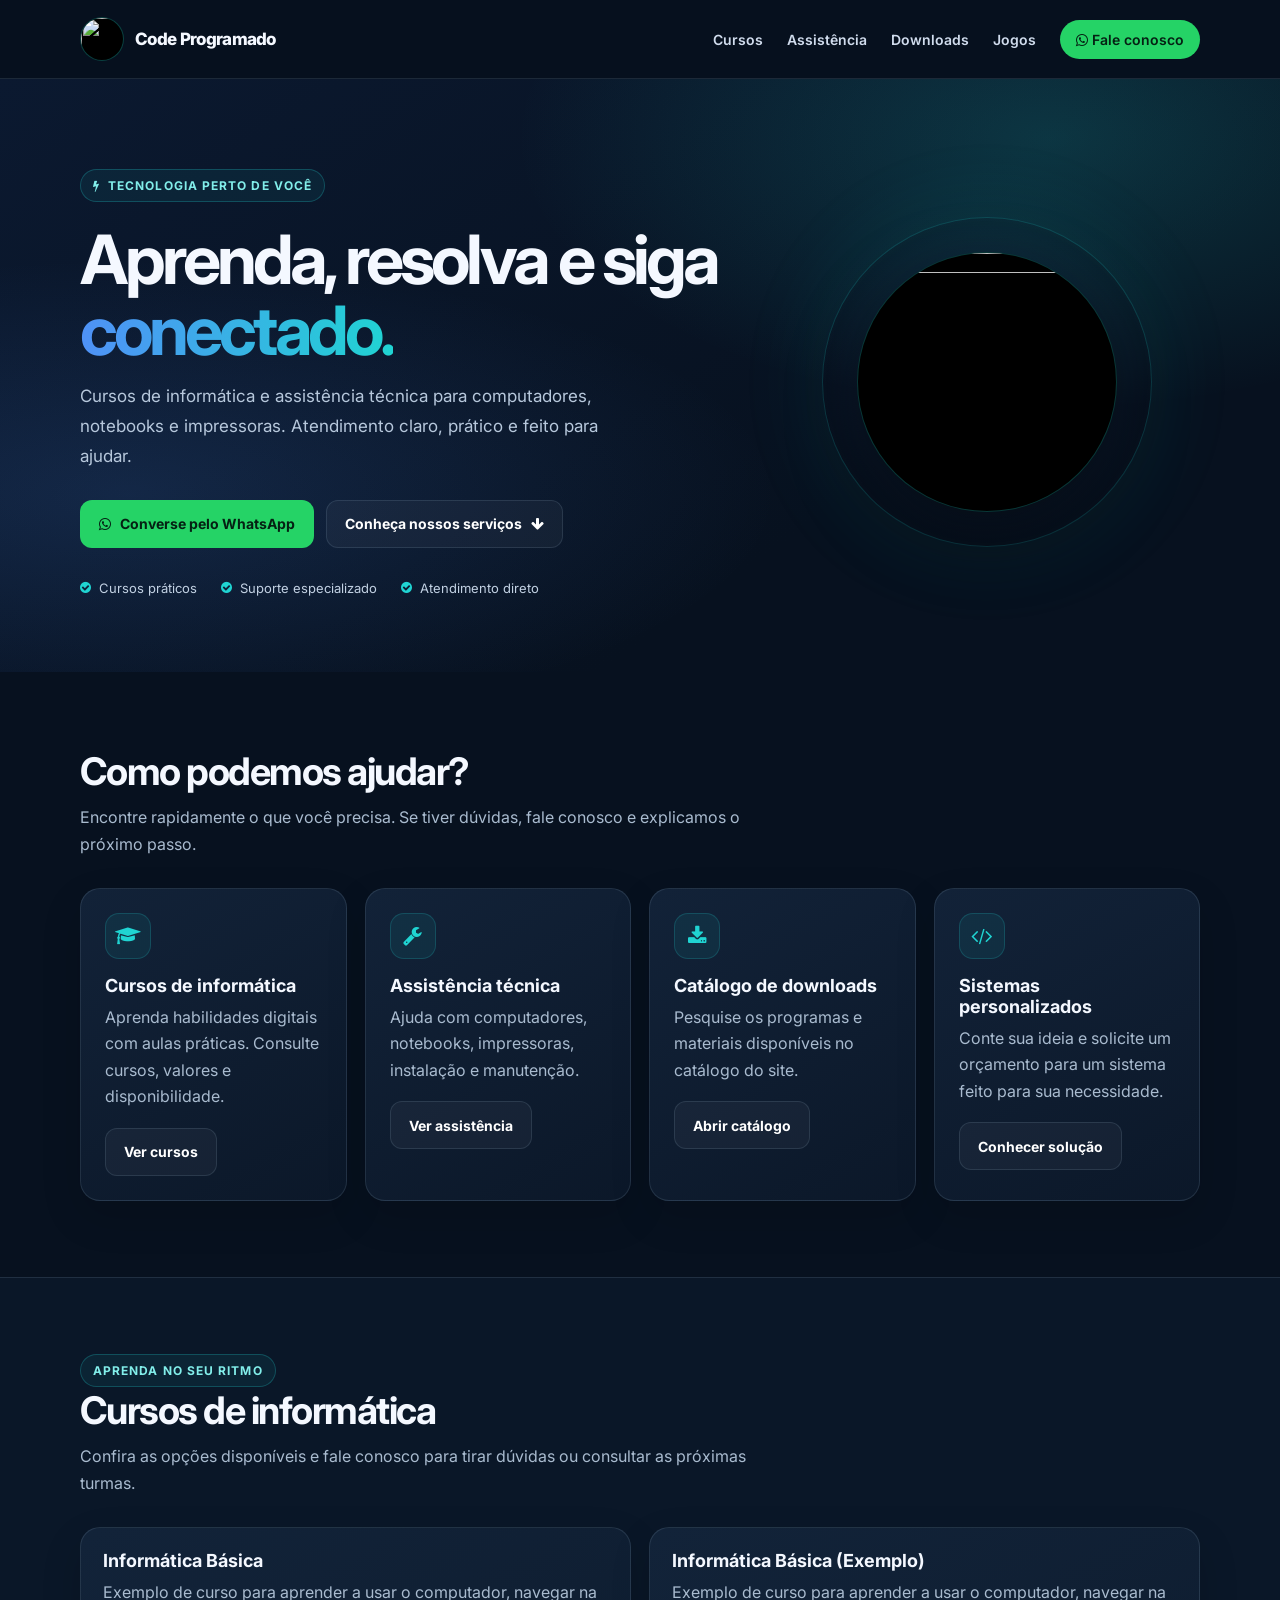
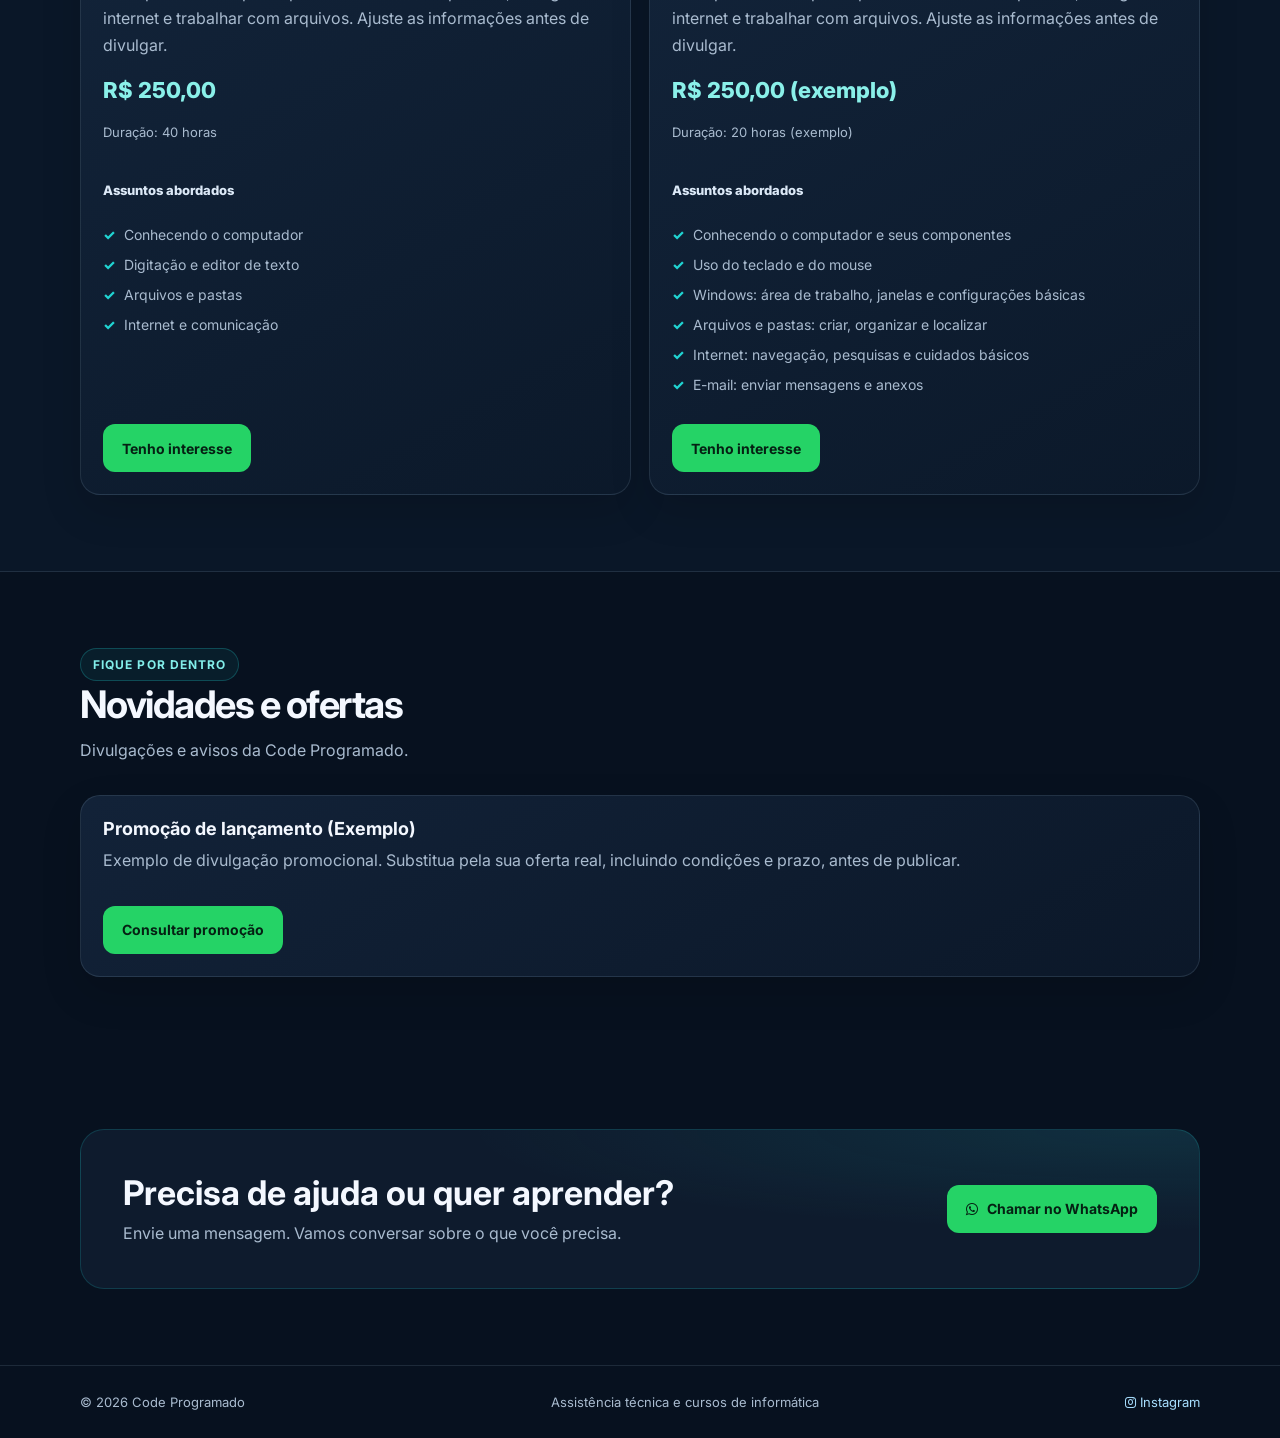
==== commit 856bbce0: "att" ====
--- a/index.html
+++ b/index.html
@@ -1,1289 +1,597 @@
 <!DOCTYPE html>
-<html lang="en">
-
+<html lang="pt-BR">
 <head>
-  <title>code programado</title>
   <meta charset="UTF-8">
   <meta name="viewport" content="width=device-width, initial-scale=1">
-  <link rel="stylesheet" href="https://www.w3schools.com/w3css/5/w3.css">
-  <link rel="stylesheet" href="https://fonts.googleapis.com/css?family=Lato">
-  <link rel="stylesheet" href="https://fonts.googleapis.com/css?family=Montserrat">
+  <meta name="theme-color" content="#07111f">
+  <meta name="description" content="Assistência técnica, cursos de informática e suporte para computadores, notebooks e impressoras.">
+  <title>Code Programado | Tecnologia e cursos de informática</title>
+  <link rel="shortcut icon" href="foto/logo.ico" type="image/x-icon">
+  <link rel="stylesheet" href="https://fonts.googleapis.com/css?family=Inter:400,500,600,700,800">
   <link rel="stylesheet" href="https://cdnjs.cloudflare.com/ajax/libs/font-awesome/4.7.0/css/font-awesome.min.css">
-  <link rel="shortcut icon" href="foto/logo.ico" type="image/x-icon">
   <style>
     :root {
-      --bg-1: #0b1020;
-      --bg-2: #212163;
-      --accent: #fe6544
-    }
+      color-scheme: dark;
+      --page: #07111f;
+      --surface: #0e1b2d;
+      --surface-light: #13243a;
+      --text: #f4f8ff;
+      --muted: #a9bbcf;
+      --line: rgba(175, 206, 233, .13);
+      --blue: #4f91f7;
+      --cyan: #20d4d2;
+      --green: #25d366;
+      --radius: 20px;
+    }
+
+    * { box-sizing: border-box; }
+
+    html { scroll-behavior: smooth; scroll-padding-top: 100px; }
 
     body {
-      font-family: "Lato", sans-serif;
-      background: linear-gradient(180deg, #071021 0%, #071022 100%);
-      color: #e8f0ff;
-      -webkit-font-smoothing: antialiased
-    }
-
-    .w3-bar,
-    h1,
-    button {
-      font-family: "Montserrat", sans-serif
-    }
-
-    .fa-anchor,
-    .fa-coffee {
-      font-size: 200px
-    }
-
-    /* Topbar e Hero */
-    .topbar {
-      background: linear-gradient(90deg, var(--bg-2), #352c78);
-      box-shadow: 0 6px 20px rgba(8, 10, 30, 0.6)
-    }
-
-    .topbar .w3-bar-item {
-      color: #fff
-    }
+      margin: 0;
+      background: var(--page);
+      color: var(--text);
+      font-family: Inter, "Segoe UI", sans-serif;
+      -webkit-font-smoothing: antialiased;
+    }
+
+    a { color: inherit; }
+
+    a:focus-visible, button:focus-visible {
+      outline: 3px solid var(--cyan);
+      outline-offset: 4px;
+    }
+
+    .site-header {
+      position: sticky;
+      top: 0;
+      z-index: 20;
+      border-bottom: 1px solid var(--line);
+      background: rgba(7, 17, 31, .92);
+      backdrop-filter: blur(16px);
+    }
+
+    .header-inner, .content-width {
+      width: min(1120px, calc(100% - 40px));
+      margin: 0 auto;
+    }
+
+    .header-inner {
+      min-height: 78px;
+      display: flex;
+      align-items: center;
+      justify-content: space-between;
+      gap: 22px;
+    }
+
+    .brand {
+      display: inline-flex;
+      align-items: center;
+      gap: 11px;
+      text-decoration: none;
+      font-size: 17px;
+      font-weight: 800;
+      letter-spacing: -.04em;
+      white-space: nowrap;
+    }
+
+    .brand img {
+      width: 44px;
+      height: 44px;
+      border: 1px solid rgba(32, 212, 210, .3);
+      border-radius: 50%;
+      background: #000;
+      object-fit: cover;
+    }
+
+    .main-nav {
+      display: flex;
+      align-items: center;
+      gap: 24px;
+    }
+
+    .main-nav a {
+      color: #d0dced;
+      text-decoration: none;
+      font-size: 14px;
+      font-weight: 600;
+      transition: color .18s ease;
+    }
+
+    .main-nav a:hover { color: var(--cyan); }
+
+    .main-nav .nav-contact {
+      padding: 11px 16px;
+      border-radius: 999px;
+      background: var(--green);
+      color: #052013;
+    }
+
+    .main-nav .nav-contact:hover { color: #052013; background: #68e895; }
 
     .hero {
-      padding: 80px 16px;
-      background: linear-gradient(135deg, #131530 0%, #191a3d 60%);
       position: relative;
-      overflow: hidden
+      overflow: hidden;
+      padding: 90px 0 76px;
+      background:
+        radial-gradient(ellipse at 82% 10%, rgba(32, 212, 210, .18), transparent 36%),
+        radial-gradient(ellipse at 10% 70%, rgba(79, 145, 247, .15), transparent 40%),
+        linear-gradient(145deg, #0b1930, #07111f 68%);
+    }
+
+    .hero-grid {
+      display: grid;
+      grid-template-columns: 1.2fr .8fr;
+      align-items: center;
+      gap: 56px;
+    }
+
+    .eyebrow {
+      display: inline-flex;
+      align-items: center;
+      gap: 8px;
+      padding: 8px 12px;
+      border: 1px solid rgba(32, 212, 210, .25);
+      border-radius: 999px;
+      background: rgba(32, 212, 210, .07);
+      color: #82eeea;
+      font-size: 12px;
+      font-weight: 700;
+      letter-spacing: .09em;
+      text-transform: uppercase;
     }
 
     .hero h1 {
-      color: var(--accent);
-      font-weight: 800;
-      letter-spacing: 2px
-    }
-
-    .hero h2 {
-      color: #e6f0ff
-    }
-
-
-
-
-    :root {
-      --bg-1: #0b1020;
-      --bg-2: #12122b;
-      --accent: #fe6544
-    }
-
-    body {
-      font-family: "Lato", sans-serif;
-      background: linear-gradient(180deg, #060814 0%, #081028 100%);
-      color: #e8f0ff;
-      -webkit-font-smoothing: antialiased
-    }
-
-    .w3-bar,
-    h1,
-    button {
-      font-family: "Montserrat", sans-serif
-    }
-
-    .fa-anchor,
-    .fa-coffee {
-      font-size: 200px
-    }
-
-    /* Hero */
-    .hero {
-      padding: 80px 16px;
-      background: linear-gradient(135deg, #0f1530 0%, #121430 60%);
+      max-width: 680px;
+      margin: 22px 0 16px;
+      font-size: clamp(40px, 6vw, 68px);
+      line-height: 1.04;
+      letter-spacing: -.06em;
+    }
+
+    .hero h1 span {
+      background: linear-gradient(90deg, var(--blue), var(--cyan));
+      background-clip: text;
+      -webkit-text-fill-color: transparent;
+    }
+
+    .hero-copy {
+      max-width: 570px;
+      color: #b7c8dc;
+      font-size: 17px;
+      line-height: 1.75;
+    }
+
+    .hero-actions {
+      display: flex;
+      flex-wrap: wrap;
+      gap: 12px;
+      margin-top: 28px;
+    }
+
+    .button {
+      display: inline-flex;
+      min-height: 48px;
+      align-items: center;
+      justify-content: center;
+      gap: 9px;
+      padding: 12px 18px;
+      border: 1px solid transparent;
+      border-radius: 12px;
+      background: linear-gradient(105deg, var(--blue), #367ce6);
+      color: #fff;
+      font-size: 14px;
+      font-weight: 700;
+      text-decoration: none;
+      transition: transform .18s ease, filter .18s ease, border-color .18s ease;
+    }
+
+    .button:hover { transform: translateY(-2px); filter: brightness(1.08); }
+    .button-secondary { border-color: var(--line); background: rgba(255, 255, 255, .04); }
+    .button-whatsapp { background: var(--green); color: #052013; }
+
+    .hero-visual {
       position: relative;
-      overflow: hidden
-    }
-
-    .hero h1 {
-      color: var(--accent);
-      font-weight: 800;
-      letter-spacing: 2px
-    }
-
-    .hero h2 {
-      color: #e6f0ff
-    }
-
-    /* Catálogo */
-    .downloads .w3-input {
-      background: rgba(255, 255, 255, 0.03);
-      color: #fff;
-      border: 1px solid rgba(255, 255, 255, 0.06)
-    }
-
-    .category-btn {
-      margin: 6px 0;
-      display: block
-    }
-
-    .download-card {
-      background: linear-gradient(180deg, rgba(255, 255, 255, 0.02), rgba(255, 255, 255, 0.01));
-      border-radius: 8px;
+      display: grid;
+      min-height: 330px;
+      place-items: center;
+    }
+
+    .logo-halo {
+      position: absolute;
+      width: min(330px, 80vw);
+      aspect-ratio: 1;
+      border: 1px solid rgba(32, 212, 210, .2);
+      border-radius: 50%;
+      background: radial-gradient(circle, rgba(32, 212, 210, .12), rgba(79, 145, 247, .06) 48%, transparent 70%);
+      box-shadow: 0 0 90px rgba(32, 212, 210, .1);
+    }
+
+    .hero-logo {
+      position: relative;
+      width: min(260px, 65vw);
+      aspect-ratio: 1;
+      border: 1px solid rgba(32, 212, 210, .26);
+      border-radius: 50%;
+      background: #000;
+      box-shadow: 0 24px 70px rgba(0, 0, 0, .48);
+      object-fit: cover;
+    }
+
+    .trust-row {
+      display: flex;
+      flex-wrap: wrap;
+      gap: 12px 24px;
+      margin-top: 32px;
+      color: #c2d1e3;
+      font-size: 13px;
+    }
+
+    .trust-row span { display: inline-flex; align-items: center; gap: 8px; }
+    .trust-row i { color: var(--cyan); }
+
+    .section { padding: 76px 0; }
+    .section-muted { border-block: 1px solid var(--line); background: #0a1728; }
+
+    .section-heading { max-width: 680px; margin-bottom: 30px; }
+    .section-heading h2 { margin: 0 0 10px; font-size: clamp(28px, 4vw, 38px); letter-spacing: -.04em; }
+    .section-heading p { margin: 0; color: var(--muted); line-height: 1.7; }
+
+    .card-grid {
+      display: grid;
+      grid-template-columns: repeat(auto-fit, minmax(min(100%, 245px), 1fr));
+      gap: 18px;
+    }
+
+    .info-card, .course-card {
       overflow: hidden;
-      box-shadow: 0 8px 24px rgba(0, 0, 0, 0.6);
-      min-height: 160px
-    }
-
-    .download-card img {
-      width: 100%;
-      height: 100px;
-      max-height: 100px;
-      object-fit: cover;
-      display: block
-    }
-
-    .download-card .w3-container {
-      padding: 10px
-    }
-
-    /* Botões modernos e barra lateral */
-    .btn-modern {
-      display: inline-flex;
-      align-items: center;
-      gap: 10px;
-      padding: 10px 14px;
-      border-radius: 10px;
-      background: linear-gradient(90deg, var(--accent), #ff8b61);
-      color: #fff;
-      text-decoration: none;
-      border: 0;
-      font-weight: 600;
-      box-shadow: 0 8px 24px rgba(254, 101, 68, 0.12)
-    }
-
-    .btn-modern .fa {
-      margin-right: 6px
-    }
-
-    .btn-cta {
-      background: linear-gradient(90deg, #00b3ff, #4dd0e1);
-      color: #042037;
-      border-radius: 12px;
-      padding: 12px 16px;
-      font-weight: 700;
-      box-shadow: 0 10px 30px rgba(0, 179, 255, 0.08)
-    }
-
-    .action-bar {
-      position: fixed;
-      left: 12px;
-      top: 50%;
-      transform: translateY(-50%);
+      border: 1px solid var(--line);
+      border-radius: var(--radius);
+      background: linear-gradient(150deg, rgba(19, 36, 58, .95), rgba(12, 25, 42, .95));
+      box-shadow: 0 16px 40px rgba(0, 0, 0, .14);
+    }
+
+    .info-card { padding: 24px; }
+    .card-icon {
+      display: grid;
+      width: 46px;
+      height: 46px;
+      place-items: center;
+      border: 1px solid rgba(32, 212, 210, .19);
+      border-radius: 14px;
+      background: rgba(32, 212, 210, .08);
+      color: var(--cyan);
+      font-size: 20px;
+    }
+
+    .info-card h3, .course-card h3 { margin: 16px 0 8px; font-size: 18px; }
+    .info-card p, .course-card p { margin: 0; color: var(--muted); line-height: 1.65; }
+
+    .course-card { display: flex; min-height: 100%; flex-direction: column; }
+    .course-image { width: 100%; height: 190px; background: #101f32; object-fit: cover; }
+    .course-body { display: flex; flex: 1; flex-direction: column; align-items: flex-start; padding: 22px; }
+    .course-body h3 { margin-top: 0; }
+    .course-price { margin: 14px 0 !important; color: #8af0e9 !important; font-size: 22px; font-weight: 800; }
+    .course-meta { margin: 0 0 18px !important; font-size: 13px; }
+    .course-topics { margin: 14px 0 20px; padding: 0; list-style: none; }
+    .course-topics li { position: relative; margin: 9px 0; padding-left: 21px; color: var(--muted); font-size: 14px; line-height: 1.5; }
+    .course-topics li::before { position: absolute; left: 0; color: var(--cyan); content: "✓"; font-weight: 800; }
+    .course-topics-title { margin: 18px 0 0 !important; color: #dce9f7 !important; font-size: 13px; font-weight: 800; }
+    .course-body .button { margin-top: auto; }
+    .empty-state { grid-column: 1 / -1; padding: 22px; border: 1px dashed rgba(169, 187, 207, .28); border-radius: 16px; color: var(--muted); }
+    .error-state { color: #ffb5ad; }
+    .promotion-card .course-body { min-height: 180px; }
+
+    .contact-panel {
       display: flex;
-      flex-direction: column;
-      gap: 10px;
-      z-index: 9999
-    }
-
-    .action-bar .action-btn {
-      width: 52px;
-      height: 52px;
-      display: inline-flex;
-      align-items: center;
-      justify-content: center;
-      border-radius: 12px;
-      background: rgba(255, 255, 255, 0.03);
-      color: #fff;
-      border: 1px solid rgba(255, 255, 255, 0.04);
-      cursor: pointer;
-      box-shadow: 0 8px 20px rgba(2, 6, 23, 0.6);
-      transition: transform .15s ease, background .15s ease;
-      font-size: 18px
-    }
-
-    .action-bar .action-btn:hover {
-      transform: translateX(6px);
-    }
-
-    @media (max-width:900px) {
-      .action-bar {
-        display: none
-      }
-    }
-
-    /* Hero decorativo e cartões modernos */
-    .hero::before {
-      content: "";
-      position: absolute;
-      right: -10%;
-      top: -10%;
-      width: 60%;
-      height: 60%;
-      background: radial-gradient(circle at 30% 30%, rgba(77, 208, 225, 0.04), transparent 40%), radial-gradient(circle at 70% 70%, rgba(254, 101, 68, 0.02), transparent 30%);
-      transform: rotate(10deg);
-      border-radius: 50%;
-      pointer-events: none;
-      z-index: 0
-    }
-
-    .hero h1,
-    .hero h2,
-    .hero a {
-      position: relative;
-      z-index: 1
-    }
-
-    .download-card h3 {
-      margin-top: 8px;
-      color: #fff;
-      font-size: 16px
-    }
-
-    .download-card p.w3-text-grey {
-      color: #bcd8ff;
-      font-size: 14px
-    }
-
-    .download-card .category-badge {
-      position: absolute;
-      left: 12px;
-      top: 12px;
-      display: inline-block;
-      padding: 6px 10px;
-      border-radius: 8px;
-      background: rgba(0, 0, 0, 0.35);
-      color: #fff;
-      font-size: 12px
-    }
-
-    .btn-modern.w3-block {
-      display: inline-flex;
-      justify-content: center
-    }
-
-    @media (max-width:900px) {
-      .action-bar {
-        display: flex;
-        bottom: 12px;
-        left: unset;
-        top: unset;
-        right: 12px;
-        flex-direction: row;
-        border-radius: 14px;
-        padding: 6px;
-        background: transparent
-      }
-    }
-
-    /* Layout do catálogo com navegação lateral */
-    .downloads-layout {
-      display: flex;
+      align-items: center;
+      justify-content: space-between;
       gap: 24px;
-      align-items: flex-start
-    }
-
-    downloads-nav {
-      position: sticky;
-      top: 90px
-    }
-
-    downloads-nav .w3-button {
-      width: 100%;
-      text-align: left;
-      margin-bottom: 8px
-    }
-
-    /* Category pills (grid of compact rounded buttons) */
-    #downloads-categories-list {
-      display: grid;
-      grid-template-columns: repeat(auto-fit, minmax(120px, 1fr));
-      gap: 8px;
-      align-items: start;
-      margin-top: 8px
-    }
-
-    #downloads-categories-list .category-pill {
-      padding: 8px 12px;
-      border-radius: 999px;
-      background: rgba(255, 255, 255, 0.03);
-      color: #e8f0ff;
-      border: 1px solid rgba(255, 255, 255, 0.04);
-      font-weight: 600;
-      text-align: center;
-      cursor: pointer;
-      transition: background .12s, transform .08s;
-      white-space: nowrap;
-      overflow: hidden;
-      text-overflow: ellipsis
-    }
-
-    #downloads-categories-list .category-pill:hover {
-      background: linear-gradient(90deg, rgba(254, 101, 68, 0.08), rgba(77, 208, 225, 0.04));
-      transform: translateY(-2px)
-    }
-
-    #downloads-categories-list .category-pill.active {
-      background: linear-gradient(90deg, var(--accent), #ff8b61);
-      color: #042037;
-      box-shadow: 0 8px 20px rgba(0, 0, 0, 0.45)
-    }
-
-    #downloads-categories-list .count {
-      font-size: 12px;
-      opacity: .9;
-      margin-left: 6px;
-      color: #dbeeff;
-      font-weight: 700
-    }
-
-    #downloads-categories-list button {
-      min-height: 38px
-    }
-
-    .category-section {
-      padding: 18px;
-      margin-bottom: 20px;
-      background: linear-gradient(180deg, rgba(255, 255, 255, 0.01), rgba(255, 255, 255, 0.02));
-      border-radius: 10px
-    }
-
-    .category-section h4 {
-      color: #fff;
-      margin-bottom: 12px
-    }
-
-    .category-grid {
-      display: grid;
-      grid-template-columns: repeat(auto-fill, minmax(180px, 1fr));
-      gap: 12px
-    }
-
-    .category-grid>div {
-      display: flex
-    }
-
-    /* Loader */
-    #downloads-loader {
-      display: none;
-      padding: 18px 0;
-      color: #cfe9ff
-    }
-
-    @media (max-width:900px) {
-      .sumir {
-        display: none
-      }
-
-      .hero {
-        padding: 48px 12px
-      }
-    }
-
-    /* Single-screen hero and more visible buttons */
-    html,
-    body {
-      height: 100%;
-      margin: 0;
-      padding: 0;
-      overflow: hidden
-    }
-
-    .single-screen {
-      position: fixed;
-      inset: 0;
-      display: flex;
-      align-items: center;
-      justify-content: center;
-      flex-direction: column;
-      padding: 24px;
-      background: linear-gradient(180deg, var(--bg-1), #071022);
-      z-index: 9998
-    }
-
-    .single-screen .main-logo {
-      max-width: 540px;
-      margin-bottom: 16px;
-      border-radius: 12px;
-    }
-
-    .single-screen h1 {
-      font-size: 44px;
-      margin: 0 0 8px;
-      color: #ffffff;
-      letter-spacing: 1px
-    }
-
-    .single-screen .tagline {
-      font-size: 18px;
-      color: #dbeeff;
-      margin: 0 0 18px
-    }
-
-    .button-row {
-      display: flex;
-      gap: 12px;
-      flex-wrap: wrap;
-      justify-content: center
-    }
-
-    .btn-large {
-      display: inline-flex;
-      align-items: center;
-      gap: 10px;
-      padding: 12px 18px;
-      border-radius: 12px;
-      font-weight: 800;
-      color: #042037;
-      border: 0;
-      cursor: pointer;
-      box-shadow: 0 12px 30px rgba(2, 6, 23, 0.6);
-      text-decoration: none
-    }
-
-    .btn-large .fa {
-      font-size: 18px
-    }
-
-    .cta-green {
-      background: linear-gradient(90deg, #00c853, #00e676);
-      color: #042037
-    }
-
-    .cta-yellow {
-      background: linear-gradient(90deg, #ffb300, #ffd54f);
-      color: #042037
-    }
-
-    .cta-blue {
-      background: linear-gradient(90deg, #29b6f6, #00b0ff);
-      color: #042037
-    }
-
-    .cta-purple {
-      background: linear-gradient(90deg,#8e24aa,#d81b60);
-      color: #ffffff
-    }
-
-    .action-bar .action-btn {
-      width: 60px;
-      height: 60px;
-      border-radius: 14px;
-      background: linear-gradient(135deg, #ff7a18, #ffcc00);
-      color: #042037;
-      font-weight: 700;
-      box-shadow: 0 12px 30px rgba(0, 0, 0, 0.6)
-    }
-
-    /* ensure small screens still show elements without scroll */
-    @media (max-width:900px) {
-      .single-screen h1 {
-        font-size: 28px
-      }
-
-      .single-screen .tagline {
-        font-size: 15px
-      }
-
-      .action-bar {
-        right: 12px;
-        left: auto;
-        top: auto;
-        bottom: 12px
-      }
+      padding: clamp(24px, 5vw, 42px);
+      border: 1px solid rgba(32, 212, 210, .18);
+      border-radius: 24px;
+      background: radial-gradient(ellipse at 95% 0, rgba(32, 212, 210, .11), transparent 45%), var(--surface);
+    }
+
+    .contact-panel h2 { margin: 0 0 8px; font-size: clamp(25px, 4vw, 34px); }
+    .contact-panel p { margin: 0; color: var(--muted); line-height: 1.6; }
+
+    .site-footer { padding: 28px 0; border-top: 1px solid var(--line); color: var(--muted); font-size: 13px; }
+    .footer-inner { display: flex; align-items: center; justify-content: space-between; gap: 16px; }
+    .footer-inner a { color: #a8dfff; text-decoration: none; }
+
+    @media (max-width: 760px) {
+      .header-inner { min-height: 72px; flex-wrap: wrap; gap: 8px; padding: 10px 0; }
+      .main-nav { width: 100%; justify-content: space-between; gap: 8px; padding-bottom: 4px; }
+      .main-nav a { font-size: 12px; }
+      .main-nav .nav-contact { padding: 9px 11px; }
+      .hero { padding: 54px 0 42px; }
+      .hero-grid { grid-template-columns: 1fr; gap: 20px; }
+      .hero-visual { min-height: 230px; grid-row: 1; }
+      .hero-logo { width: 190px; }
+      .logo-halo { width: 240px; }
+      .hero-copy { font-size: 15px; }
+      .section { padding: 54px 0; }
+      .contact-panel, .footer-inner { align-items: flex-start; flex-direction: column; }
+    }
+
+    @media (prefers-reduced-motion: reduce) {
+      *, *::before, *::after { scroll-behavior: auto !important; transition-duration: .01ms !important; }
     }
   </style>
 </head>
-
 <body>
+  <header class="site-header">
+    <div class="header-inner">
+      <a class="brand" href="index.html" aria-label="Code Programado - início">
+        <img src="foto/code.png" alt="">
+        <span>Code Programado</span>
+      </a>
+      <nav class="main-nav" aria-label="Navegação principal">
+        <a href="#cursos">Cursos</a>
+        <a href="servicos.html">Assistência</a>
+        <a href="catalogo.html">Downloads</a>
+        <a href="jogos.html">Jogos</a>
+        <a class="nav-contact" href="https://api.whatsapp.com/send?phone=5579996362900&text=Ol%C3%A1%2C+vim+pelo+site" target="_blank" rel="noopener noreferrer">
+          <i class="fa fa-whatsapp" aria-hidden="true"></i> Fale conosco
+        </a>
+      </nav>
+    </div>
+  </header>
+
+  <main>
+    <section class="hero">
+      <div class="content-width hero-grid">
+        <div>
+          <span class="eyebrow"><i class="fa fa-bolt" aria-hidden="true"></i> Tecnologia perto de você</span>
+          <h1>Aprenda, resolva e siga <span>conectado.</span></h1>
+          <p class="hero-copy">Cursos de informática e assistência técnica para computadores, notebooks e impressoras. Atendimento claro, prático e feito para ajudar.</p>
+          <div class="hero-actions">
+            <a class="button button-whatsapp" href="https://api.whatsapp.com/send?phone=5579996362900&text=Ol%C3%A1%2C+gostaria+de+conhecer+os+cursos" target="_blank" rel="noopener noreferrer">
+              <i class="fa fa-whatsapp" aria-hidden="true"></i> Converse pelo WhatsApp
+            </a>
+            <a class="button button-secondary" href="#servicos">Conheça nossos serviços <i class="fa fa-arrow-down" aria-hidden="true"></i></a>
+          </div>
+          <div class="trust-row">
+            <span><i class="fa fa-check-circle" aria-hidden="true"></i> Cursos práticos</span>
+            <span><i class="fa fa-check-circle" aria-hidden="true"></i> Suporte especializado</span>
+            <span><i class="fa fa-check-circle" aria-hidden="true"></i> Atendimento direto</span>
+          </div>
+        </div>
+        <div class="hero-visual" aria-hidden="true">
+          <div class="logo-halo"></div>
+          <img class="hero-logo" src="foto/code.png" alt="">
+        </div>
+      </div>
+    </section>
+
+    <section class="section" id="servicos">
+      <div class="content-width">
+        <div class="section-heading">
+          <h2>Como podemos ajudar?</h2>
+          <p>Encontre rapidamente o que você precisa. Se tiver dúvidas, fale conosco e explicamos o próximo passo.</p>
+        </div>
+        <div class="card-grid">
+          <article class="info-card">
+            <div class="card-icon"><i class="fa fa-graduation-cap" aria-hidden="true"></i></div>
+            <h3>Cursos de informática</h3>
+            <p>Aprenda habilidades digitais com aulas práticas. Consulte cursos, valores e disponibilidade.</p>
+            <a class="button button-secondary" href="#cursos" style="margin-top:18px">Ver cursos</a>
+          </article>
+          <article class="info-card">
+            <div class="card-icon"><i class="fa fa-wrench" aria-hidden="true"></i></div>
+            <h3>Assistência técnica</h3>
+            <p>Ajuda com computadores, notebooks, impressoras, instalação e manutenção.</p>
+            <a class="button button-secondary" href="servicos.html" style="margin-top:18px">Ver assistência</a>
+          </article>
+          <article class="info-card">
+            <div class="card-icon"><i class="fa fa-download" aria-hidden="true"></i></div>
+            <h3>Catálogo de downloads</h3>
+            <p>Pesquise os programas e materiais disponíveis no catálogo do site.</p>
+            <a class="button button-secondary" href="catalogo.html" style="margin-top:18px">Abrir catálogo</a>
+          </article>
+          <article class="info-card">
+            <div class="card-icon"><i class="fa fa-code" aria-hidden="true"></i></div>
+            <h3>Sistemas personalizados</h3>
+            <p>Conte sua ideia e solicite um orçamento para um sistema feito para sua necessidade.</p>
+            <a class="button button-secondary" href="sistema-personalizado.html" style="margin-top:18px">Conhecer solução</a>
+          </article>
+        </div>
+      </div>
+    </section>
+
+    <section class="section section-muted" id="cursos">
+      <div class="content-width">
+        <div class="section-heading">
+          <span class="eyebrow">Aprenda no seu ritmo</span>
+          <h2>Cursos de informática</h2>
+          <p>Confira as opções disponíveis e fale conosco para tirar dúvidas ou consultar as próximas turmas.</p>
+        </div>
+        <div class="card-grid" id="courses-list" aria-live="polite">
+          <p class="empty-state">Carregando cursos...</p>
+        </div>
+      </div>
+    </section>
+
+    <section class="section" id="novidades" hidden>
+      <div class="content-width">
+        <div class="section-heading">
+          <span class="eyebrow">Fique por dentro</span>
+          <h2>Novidades e ofertas</h2>
+          <p>Divulgações e avisos da Code Programado.</p>
+        </div>
+        <div class="card-grid" id="promotions-list" aria-live="polite"></div>
+      </div>
+    </section>
+
+    <section class="section">
+      <div class="content-width contact-panel">
+        <div>
+          <h2>Precisa de ajuda ou quer aprender?</h2>
+          <p>Envie uma mensagem. Vamos conversar sobre o que você precisa.</p>
+        </div>
+        <a class="button button-whatsapp" href="https://api.whatsapp.com/send?phone=5579996362900&text=Ol%C3%A1%2C+vim+pelo+site" target="_blank" rel="noopener noreferrer">
+          <i class="fa fa-whatsapp" aria-hidden="true"></i> Chamar no WhatsApp
+        </a>
+      </div>
+    </section>
+  </main>
+
+  <footer class="site-footer">
+    <div class="content-width footer-inner">
+      <span>© <span id="current-year"></span> Code Programado</span>
+      <span>Assistência técnica e cursos de informática</span>
+      <a href="https://www.instagram.com/code_programado/" target="_blank" rel="noopener noreferrer"><i class="fa fa-instagram" aria-hidden="true"></i> Instagram</a>
+    </div>
+  </footer>
+
   <script>
-  (function(){
-    // preview element
-    const preview = document.createElement('div');
-    const pimg = document.createElement('img');
-    preview.style.position = 'fixed';
-    preview.style.display = 'none';
-    preview.style.pointerEvents = 'none';
-    preview.style.zIndex = 99999;
-    preview.style.maxWidth = '480px';
-    preview.style.maxHeight = '60vh';
-    preview.style.boxShadow = '0 12px 40px rgba(0,0,0,0.6)';
-    preview.style.borderRadius = '8px';
-    preview.style.overflow = 'hidden';
-    preview.style.background = '#000';
-    preview.style.transition = 'opacity .12s ease';
-    preview.style.opacity = '0';
-    pimg.style.display = 'block';
-    pimg.style.width = '100%';
-    pimg.style.height = 'auto';
-    preview.appendChild(pimg);
-    document.body.appendChild(preview);
-
-    let hideTimeout = null;
-
-    function positionPreview(e){
-      const rect = preview.getBoundingClientRect();
-      let x = e.clientX + 18;
-      let y = e.clientY + 18;
-      const vw = window.innerWidth, vh = window.innerHeight;
-      if (x + rect.width > vw) x = e.clientX - rect.width - 18;
-      if (y + rect.height > vh) y = e.clientY - rect.height - 18;
-      if (x < 6) x = 6; if (y < 6) y = 6;
-      preview.style.left = x + 'px';
-      preview.style.top = y + 'px';
-    }
-
-    function showPreview(btn, e){
-      const card = btn.closest('.download-card') || btn.closest('.w3-card');
-      const imgEl = card ? card.querySelector('img') : null;
-      if (!imgEl || !imgEl.src) return;
-      pimg.src = imgEl.src;
-      preview.style.display = 'block';
-      requestAnimationFrame(()=> preview.style.opacity = '1');
-      positionPreview(e);
-    }
-
-    function hidePreview(){
-      preview.style.opacity = '0';
-      clearTimeout(hideTimeout);
-      hideTimeout = setTimeout(()=> preview.style.display = 'none', 160);
-    }
-
-    document.addEventListener('mouseover', function(ev){
-      const btn = ev.target.closest && ev.target.closest('.btn-modern');
-      if (!btn) return;
-      showPreview(btn, ev);
-      function onMove(e){ positionPreview(e); }
-      function onLeave(){ hidePreview(); btn.removeEventListener('mousemove', onMove); btn.removeEventListener('mouseleave', onLeave); }
-      btn.addEventListener('mousemove', onMove);
-      btn.addEventListener('mouseleave', onLeave);
-    });
-  })();
+    (function () {
+      const phone = '5579996362900';
+      const coursesList = document.getElementById('courses-list');
+      const promotionsList = document.getElementById('promotions-list');
+      const promotionsSection = document.getElementById('novidades');
+      document.getElementById('current-year').textContent = new Date().getFullYear();
+
+      function validWebUrl(value) {
+        if (typeof value !== 'string' || !value.trim()) return null;
+        try {
+          const url = new URL(value, window.location.href);
+          return ['https:', 'http:'].includes(url.protocol) ? url.href : null;
+        } catch (error) {
+          return null;
+        }
+      }
+
+      function addButton(parent, label, url, variant) {
+        const safeUrl = validWebUrl(url);
+        if (!safeUrl) return false;
+        const link = document.createElement('a');
+        link.className = 'button ' + (variant || 'button-whatsapp');
+        link.href = safeUrl;
+        link.textContent = label;
+        if (new URL(safeUrl).origin !== window.location.origin) {
+          link.target = '_blank';
+          link.rel = 'noopener noreferrer';
+        }
+        parent.appendChild(link);
+        return true;
+      }
+
+      function renderItems(container, items, type) {
+        container.replaceChildren();
+        const activeItems = Array.isArray(items) ? items.filter(function (item) {
+          return item && item.active !== false;
+        }) : [];
+        if (!activeItems.length) {
+          const empty = document.createElement('p');
+          empty.className = 'empty-state';
+          empty.textContent = type === 'course'
+            ? 'Novas turmas em breve. Fale conosco pelo WhatsApp para saber mais.'
+            : 'Nenhuma divulgação ativa no momento.';
+          container.appendChild(empty);
+          return;
+        }
+
+        activeItems.forEach(function (item) {
+          const card = document.createElement('article');
+          card.className = 'course-card' + (type === 'promotion' ? ' promotion-card' : '');
+          if (item.image) {
+            const imageUrl = validWebUrl(item.image);
+            if (imageUrl) {
+              const image = document.createElement('img');
+              image.className = 'course-image';
+              image.src = imageUrl;
+              image.alt = item.title || '';
+              image.loading = 'lazy';
+              card.appendChild(image);
+            } else {
+              console.error('Endereço de imagem inválido em data/site-content.json:', item.image);
+            }
+          }
+
+          const body = document.createElement('div');
+          body.className = 'course-body';
+          const title = document.createElement('h3');
+          title.textContent = item.title || (type === 'course' ? 'Curso' : 'Novidade');
+          body.appendChild(title);
+
+          if (item.description) {
+            const description = document.createElement('p');
+            description.textContent = item.description;
+            body.appendChild(description);
+          }
+
+          if (type === 'course' && item.price) {
+            const price = document.createElement('p');
+            price.className = 'course-price';
+            price.textContent = item.price;
+            body.appendChild(price);
+          }
+
+          if (type === 'course' && item.duration) {
+            const duration = document.createElement('p');
+            duration.className = 'course-meta';
+            duration.textContent = 'Duração: ' + item.duration;
+            body.appendChild(duration);
+          }
+
+          if (type === 'course' && Array.isArray(item.topics) && item.topics.length) {
+            const topicsTitle = document.createElement('p');
+            topicsTitle.className = 'course-topics-title';
+            topicsTitle.textContent = 'Assuntos abordados';
+            body.appendChild(topicsTitle);
+
+            const topicsList = document.createElement('ul');
+            topicsList.className = 'course-topics';
+            item.topics.forEach(function (topic) {
+              if (typeof topic !== 'string' || !topic.trim()) return;
+              const topicItem = document.createElement('li');
+              topicItem.textContent = topic;
+              topicsList.appendChild(topicItem);
+            });
+            if (topicsList.children.length) body.appendChild(topicsList);
+          }
+
+          const prompt = type === 'course'
+            ? 'Olá! Tenho interesse no curso ' + (item.title || '') + '.'
+            : 'Olá! Gostaria de saber mais sobre ' + (item.title || 'essa novidade') + '.';
+          const whatsappUrl = 'https://api.whatsapp.com/send?phone=' + phone + '&text=' + encodeURIComponent(prompt);
+          if (item.link && !validWebUrl(item.link)) {
+            console.error('Endereço de link inválido em data/site-content.json:', item.link);
+          } else {
+            addButton(body, item.buttonText || (type === 'course' ? 'Tenho interesse' : 'Saiba mais'), item.link || whatsappUrl);
+          }
+          card.appendChild(body);
+          container.appendChild(card);
+        });
+      }
+
+      fetch('data/site-content.json')
+        .then(function (response) {
+          if (!response.ok) throw new Error('Falha ao carregar cursos e divulgações (HTTP ' + response.status + ').');
+          return response.json();
+        })
+        .then(function (content) {
+          renderItems(coursesList, content.courses, 'course');
+          renderItems(promotionsList, content.promotions, 'promotion');
+          if (Array.isArray(content.promotions) && content.promotions.some(function (item) { return item && item.active !== false; })) {
+            promotionsSection.hidden = false;
+          }
+        })
+        .catch(function (error) {
+          console.error('Não foi possível carregar data/site-content.json:', error);
+          [coursesList, promotionsList].forEach(function (container) {
+            container.replaceChildren();
+            const message = document.createElement('p');
+            message.className = 'empty-state error-state';
+            message.textContent = 'Não foi possível carregar estas informações. Confira o arquivo data/site-content.json.';
+            container.appendChild(message);
+          });
+          promotionsSection.hidden = false;
+        });
+    })();
   </script>
-  <div class="action-bar" role="navigation" aria-label="Ações rápidas">
-    <a class="action-btn" title="Catálogo" href="catalogo.html"><i class="fa fa-download"></i></a>
-    <a class="action-btn" title="Serviços" href="servicos.html"><i class="fa fa-wrench"></i></a>
-    <a class="action-btn" title="Sistema Personalizado" href="sistema-personalizado.html"><i class="fa fa-code"></i></a>
-    <a class="action-btn" title="Jogos" href="jogos.html"><i class="fa fa-gamepad"></i></a>
-    <a class="action-btn" title="WhatsApp" href="https://api.whatsapp.com/send?phone=5579996362900&text=ol%C3%A1"
-      target="_blank"><i class="fa fa-whatsapp"></i></a>
-  </div>
-
-  <!-- Single-screen hero (apresentação única sem scroll) -->
-  <div class="single-screen" role="main" aria-label="Página inicial - Code Programado">
-    <img src="foto/code.png" alt="Code Programado" class="main-logo">
-    <h1>Code Programado</h1>
-    <p class="tagline">Assistência técnica de computadores, notebooks e impressoras</p>
-    <div class="button-row" role="toolbar" aria-label="Ações principais">
-      <a class="btn-large cta-green" href="servicos.html"><i class="fa fa-wrench"></i> Serviços</a>
-      <a class="btn-large cta-yellow" href="catalogo.html"><i class="fa fa-download"></i> Catálogo</a>
-      <a class="btn-large cta-purple" href="jogos.html"><i class="fa fa-gamepad"></i> Jogos</a>
-      <a class="btn-large cta-blue" href="sistema-personalizado.html"><i class="fa fa-code"></i> Sistema
-        Personalizado</a>
-    </div>
-  </div>
-
-  <!-- Fallback JSON embutido (usado quando fetch falha, útil ao abrir via file://) -->
-  <!-- Seção: Catálogo de Downloads (renderizada dinamicamente a partir de data/programs.json) -->
-  <section class="downloads" style="display:none;">
-    <div class="w3-content w3-padding" style="max-width:1200px">
-      <div class="w3-container w3-padding-32">
-        <h3 class="w3-border-bottom w3-border-light-grey w3-padding-16 w3-center">Catálogo de Downloads</h3>
-      </div>
-
-      <div class="w3-row w3-margin-bottom downloads-layout">
-        <div class="w3-col m3 s12 downloads-nav">
-          <input id="downloads-search" class="w3-input w3-border" type="text" placeholder="Pesquisar programas..."
-            oninput="filterPrograms(this.value)">
-          <div id="downloads-categories-list" class="w3-margin-top"></div>
-        </div>
-        <div class="w3-col m9 s12">
-          <div id="downloads-loader" class="w3-center">Carregando programas...</div>
-          <div id="downloads-sections"></div>
-        </div>
-      </div>
-    </div>
-  </section>
-
-  <!-- Fallback JSON embutido (usado quando fetch falha, útil ao abrir via file://) -->
-  <script id="programs-data" type="application/json">[
-  {
-    "id": "w11",
-    "title": "Windows 11",
-    "description": "ISO do Windows 11",
-    "category": "Sistemas Operacionais",
-    "link": "https://www.mediafire.com/file/4mbyq4gb3xcwqqw/%24Windows+11.iso",
-    "image": "foto/backup-windows-11.jpg"
-  },
-  {
-    "id": "w10",
-    "title": "Windows 10",
-    "description": "ISO do Windows 10",
-    "category": "Sistemas Operacionais",
-    "link": "https://www.mediafire.com/file/10jccypgfmlg374/Windows+10.iso",
-    "image": "foto/blue-wallpaper_windows_10_hd_2880x1800.png"
-  },
-  {
-    "id": "w8",
-    "title": "Windows 8.1",
-    "description": "ISO do Windows 8.1",
-    "category": "Sistemas Operacionais",
-    "link": "https://www.mediafire.com/file/5l8uvj961f52baq/%24Windows+8.1.iso",
-    "image": "foto/windows8-1.jpg"
-  },
-  {
-    "id": "w7",
-    "title": "Windows 7",
-    "description": "Arquivo do Windows 7",
-    "category": "Sistemas Operacionais",
-    "link": "https://www.mediafire.com/file/qkv89f089rbt9r9/%2524WINDOWS_7.rar/file",
-    "image": "foto/windows_7_gerbo.jpg"
-  },
-  {
-    "id": "office2016",
-    "title": "Office 2016",
-    "description": "Pacote Office 2016",
-    "category": "Office",
-    "link": "https://www.mediafire.com/file/90j970j263evqi6/OFFICE-ATIVADO-W7_8.iso/file",
-    "image": "foto/media.jpg"
-  },
-  {
-    "id": "office2021",
-    "title": "Office 2021",
-    "description": "Pacote Office 2021",
-    "category": "Office",
-    "link": "https://www.mediafire.com/file/4g7779v1wliu8oo/OFFICE-ATIVADO-W10_11.iso/file",
-    "image": "foto/123.png"
-  },
-  {
-    "id": "ativador",
-    "title": "Ativador Office/Windows",
-    "description": "Ativador para Office e Windows",
-    "category": "Ativadores",
-    "link": "https://www.mediafire.com/file/sn7rhpm2l27lclv/ativar.rar",
-    "image": "foto/atvar.png"
-  },
-  {
-    "id": "ventoy",
-    "title": "Ventoy",
-    "description": "Ferramenta para criar multi-ISO em USB",
-    "category": "Boot USB",
-    "link": "https://www.mediafire.com/file/qv7hqzqqa62tkzo/ventoy-1.0.99-windows.zip/file",
-    "image": "foto/media.png"
-  },
-  {
-    "id": "rufus",
-    "title": "Rufus",
-    "description": "Criar pendrive bootável",
-    "category": "Boot USB",
-    "link": "https://www.mediafire.com/file/yx942g2qwu0c58h/rufus-4.4.rar",
-    "image": "foto/usb.png"
-  },
-  {
-    "id": "wifi1",
-    "title": "Driver Wifi X1 AC1200",
-    "description": "Driver para placa PCI X1 AC1200",
-    "category": "Drivers",
-    "link": "https://www.mediafire.com/file/5ansju6eww4lmye/win10-64+wifi+placa+pci+x1.rar",
-    "image": "foto/a6342e842ca0ca4bd531fce64ceeee1e.png"
-  },
-  {
-    "id": "wifi2",
-    "title": "Driver Wifi X1 AC1200M",
-    "description": "Driver para placa PCI AC1200M",
-    "category": "Drivers",
-    "link": "https://www.mediafire.com/file/bqdob2vie8v1k06/AC1200.zip",
-    "image": "foto/b6080765572d242a1d8c534fbe3a1095.png"
-  },
-  {
-    "id": "wifi3",
-    "title": "Adaptador WiFi 300Mbps",
-    "description": "Driver para adaptador 300Mbps",
-    "category": "Drivers",
-    "link": "https://www.mediafire.com/file/vecnfwgyl796egp/driver-winos_tew-805ubh_v1.zip/file",
-    "image": "foto/Sem título.png"
-  },
-  {
-    "id": "epson_l3250",
-    "title": "Epson L3250 - Driver",
-    "description": "Driver Epson L3250",
-    "category": "Impressoras",
-    "link": "https://ftp.epson.com/latin/drivers/inkjet/L3250_L3251_Lite_LA.exe",
-    "image": "foto/EPSON 3250.png"
-  },
-  {
-    "id": "epson_l3150",
-    "title": "Epson L3150 - Driver",
-    "description": "Driver Epson L3150",
-    "category": "Impressoras",
-    "link": "https://ftp.epson.com/latin/drivers/inkjet/L3150_Lite_LA.exe",
-    "image": "foto/EPSON.png"
-  },
-  {
-    "id": "mini_print",
-    "title": "Mini Print - Cupom",
-    "description": "Aplicativo para impressão de cupons",
-    "category": "Impressoras",
-    "link": "https://www.mediafire.com/file/fus02wtvxwpkaw8/MINI_PRINT.zip/file",
-    "image": "foto/media (1).png"
-  },
-  {
-    "id": "corel",
-    "title": "CorelDraw 2024",
-    "description": "Editor de imagem CorelDraw 2024",
-    "category": "Editor de Foto",
-    "link": "https://www.mediafire.com/file/we7ao808rhhsyn7/CorelDRAW+2024+%2B+Tutorial+de+instala%C3%A7%C3%A3o.iso",
-    "image": "foto/core.jpg"
-  },
-  {
-    "id": "photoshop",
-    "title": "Photoshop CS6",
-    "description": "Editor de imagens Photoshop",
-    "category": "Editor de Foto",
-    "link": "https://www.mediafire.com/file/0ac1bdrm3txek5i/Photoshop+CS6.rar",
-    "image": "foto/photoshop.png"
-  },
-  {
-    "id": "vegas",
-    "title": "Sony Vegas Pro 17",
-    "description": "Editor de vídeo Sony Vegas",
-    "category": "Editor de Vídeo",
-    "link": "https://www.mediafire.com/file/ohzekzppo3bo26l/VEGAS+PRO+17.rar",
-    "image": "foto/vegas.png"
-  },
-  {
-    "id": "premiere",
-    "title": "Adobe Premiere Pro 2025",
-    "description": "Editor Adobe Premiere",
-    "category": "Editor de Vídeo",
-    "link": "https://www.mediafire.com/file/rktbbizostnqrbe/Adobe.Premiere.Pro.2025.u8.Multilingual.rar/file",
-    "image": "foto/adobe.png"
-  },
-  {
-    "id": "reset_l3250",
-    "title": "Reset Epson L3250",
-    "description": "Ferramenta de reset para Epson L3250",
-    "category": "Resets",
-    "link": "https://www.mediafire.com/file/2d0d6gj71v4l2c6/Reset+Epson+-+L3250+.zip",
-    "image": "foto/EPSON 3250.png"
-  },
-  {
-    "id": "reset_l3150",
-    "title": "Reset Epson L3150",
-    "description": "Ferramenta de reset para Epson L3150",
-    "category": "Resets",
-    "link": "https://www.mediafire.com/file/9w8fut9zv1oinzx/Reset+Epson+-+L3150+.zip",
-    "image": "foto/EPSON.png"
-  },
-  {
-    "id": "anydesk",
-    "title": "AnyDesk",
-    "description": "Suporte remoto - download AnyDesk",
-    "category": "Suporte",
-    "link": "https://anydesk.com/pt/downloads/thank-you?dv=win_exe",
-    "image": "foto/anydesk-logo_brandlogos.net_91sb7.png"
-  }
-]</script>
-
-  <!-- First Grid -->
-  <div class="w3-row-padding w3-padding-64 w3-container">
-    <div class="w3-content">
-      <div class="w3-twothird">
-        <h1>Quem somos ?</h1>
-        <h5 class="w3-padding-16">Bem-vindo ao nosso site, onde oferecemos serviços especializados e de alta qualidade
-          no conserto e manutenção de computadores, notebooks e outros equipamentos eletrônicos. Nossa missão é
-          proporcionar soluções eficazes para todos os problemas tecnológicos que você possa enfrentar, garantindo
-          sempre a sua satisfação e a melhor experiência possível.</h5>
-
-      </div>
-
-      <div class="w3-third w3-center">
-        <i class="w3-padding-64 "> <img src="foto/code.png" width="100%" alt=""></i>
-      </div>
-    </div>
-  </div>
-
-  <!-- Second Grid -->
-  <div class="w3-row-padding w3-light-grey w3-padding-64 w3-container">
-    <div class="w3-content">
-      <div class="w3-third w3-center">
-        <i class=""> <img src="foto/experiencia.png" width="100%" alt=""></i>
-      </div>
-
-      <div class="w3-twothird">
-        <h1>Nossa Experiência</h1>
-        <h5 class="w3-padding-32">
-          Com uma equipe de profissionais altamente qualificados e apaixonados por tecnologia, garantimos um serviço
-          rápido e eficiente. Nossa experiência e conhecimento abrangem as principais marcas e modelos no mercado,
-          permitindo-nos oferecer soluções personalizadas para cada cliente.</h5>
-
-        <p class="w3-text-grey">Compromisso com a Qualidade
-          Acreditamos na entrega de um serviço de excelência e na construção de um relacionamento de confiança com
-          nossos clientes. Utilizamos somente peças de reposição de qualidade e garantimos os serviços prestados,
-          assegurando que seu equipamento funcione como novo após a manutenção.</p>
-      </div>
-    </div>
-  </div>
-
-  <!-- First Grid -->
-  <div class="w3-row-padding w3-padding-64 w3-container">
-    <div class="w3-content">
-      <div class="w3-twothird">
-        <h1>Ofertas de Serviço</h1>
-        <h5 class="w3-padding-16">
-          <p>
-            <b>Diagnóstico e Reparo:</b>
-            Realizamos diagnósticos precisos e reparamos componentes físicos e problemas de software para garantir que
-            seu computador ou notebook volte a funcionar perfeitamente.
-          </p>
-          <p>
-            <b> Atualização de Hardware:</b>
-            Oferecemos serviços de atualização de hardware, como aumento de memória RAM, substituição de discos rígidos
-            e upgrades de placas gráficas.
-          </p>
-          <p>
-            <b>Reparos de Tela e Teclado:</b>
-            Cuidamos de problemas comuns, como telas quebradas e teclados defeituosos, com peças de reposição de alta
-            qualidade.
-        </h5>
-        </p>
-
-      </div>
-
-      <div class="w3-third w3-center">
-        <i class="w3-padding-64 "> <img src="foto/servico.png" width="100%" alt=""></i>
-      </div>
-    </div>
-  </div>
-
-
-
-
-  <!-- Second Grid -->
-  <div class="w3-row-padding w3-light-grey w3-padding-64 w3-container">
-    <div class="w3-content">
-      <div class="w3-third w3-center">
-        <i class=""> <img src="foto/waht.png" width="100%" alt=""></i>
-      </div>
-
-      <div class="w3-twothird">
-
-        <h5 class="w3-padding-32">
-          Estamos aqui para ajudar! Ligue diretamente para nossa central de atendimento. Nossa equipe está pronta para
-          responder a todas as suas perguntas e agendar o serviço de reparo ou manutenção que você precisa.
-
-          Confie em nós para cuidar dos seus equipamentos eletrônicos e garantir que eles funcionem da melhor maneira
-          possível. Aguardamos ansiosamente para servi-lo!</h5>
-
-        <p class="w3-text-grey">Acreditamos na entrega de um serviço de excelência e na construção de um relacionamento
-          de confiança com nossos clientes. Utilizamos somente peças de reposição de qualidade e garantimos os serviços
-          prestados, assegurando que seu equipamento funcione como novo após a manutenção.</p>
-      </div>
-    </div>
-  </div>
-
-
-  </section>
-
-  <!-- formatação -->
-  <section class="sistemas" style="display:none;">
-    <div class="w3-content w3-padding" style="max-width:1200px">
-      <div class="w3-container w3-padding-32" id="projects">
-        <h3 class="w3-border-bottom w3-border-light-grey w3-padding-16 w3-center">SISTEMAS OPERACIONAIS</h3>
-      </div>
-      <p class="w3-center">Todos os sistemas desta categoria agora estão no <strong>Catálogo de Downloads</strong>. Use
-        a busca ou os filtros para encontrar o arquivo desejado.</p>
-    </div>
-  </section>
-
-
-  <section class="office" style="display:none;">
-    <div class="w3-content w3-padding" style="max-width:1200px">
-      <div class="w3-container w3-padding-32">
-        <h3 class="w3-border-bottom w3-border-light-grey w3-padding-16 w3-center">Pacote Office</h3>
-      </div>
-      <p class="w3-center">Todos os pacotes Office estão disponíveis no <strong>Catálogo de Downloads</strong>. Busque
-        por "Office" ou use os filtros.</p>
-    </div>
-  </section>
-
-  <section class="ativador" style="display:none;">
-    <div class="w3-content w3-padding" style="max-width:1200px">
-      <div class="w3-container w3-padding-32">
-        <h3 class="w3-border-bottom w3-border-light-grey w3-padding-16 w3-center">Ativadores</h3>
-      </div>
-      <p class="w3-center">Ativadores e utilitários estão centralizados no <strong>Catálogo de Downloads</strong>.
-        Procure por "ativador" na busca.</p>
-    </div>
-  </section>
-
-  <section class="boot" style="display:none;">
-    <div class="w3-content w3-padding" style="max-width:1200px">
-      <div class="w3-container w3-padding-32">
-        <h3 class="w3-border-bottom w3-border-light-grey w3-padding-16 w3-center">Criando BOOT no USB</h3>
-      </div>
-      <p class="w3-center">Ferramentas para criar pendrive bootável (Ventoy, Rufus etc.) estão no <strong>Catálogo de
-          Downloads</strong>. Utilize a busca para encontrar rapidamente.</p>
-    </div>
-  </section>
-
-
-  <section class="wifi" style="display:none;">
-    <div class="w3-content w3-padding" style="max-width:1200px">
-      <div class="w3-container w3-padding-32">
-        <h3 class="w3-border-bottom w3-border-light-grey w3-padding-16 w3-center">WIFI</h3>
-      </div>
-      <p class="w3-center">Drivers WiFi e adaptadores estão listados no <strong>Catálogo de Downloads</strong>. Procure
-        por "wifi" ou pelo modelo.</p>
-    </div>
-  </section>
-
-  <section class="resete_impressora" style="display:none;">
-    <div class="w3-content w3-padding" style="max-width:1200px">
-      <div class="w3-container w3-padding-32">
-        <h3 class="w3-border-bottom w3-border-light-grey w3-padding-16 w3-center">Reset de Impressora</h3>
-      </div>
-      <p class="w3-center">Ferramentas de reset para impressoras estão no <strong>Catálogo de Downloads</strong>. Busque
-        por "reset" ou pelo modelo da impressora.</p>
-    </div>
-  </section>
-  <div class="w3-container w3-padding-32">
-    <h3 class="w3-border-bottom w3-border-light-grey w3-padding-16 w3-center">Editor de Vídeo</h3>
-  </div>
-  <p class="w3-center">Editors de vídeo e ferramentas relacionadas estão no <strong>Catálogo de Downloads</strong>.
-    Procure por "Vegas" ou "Premiere".</p>
-  </div>
-  </section>
-
-
-  <section class="resete_impressora" style="display:none;">
-
-    <div class="w3-content" style="max-width:1564px">
-      <!-- Project Section -->
-
-      <div class="w3-container w3-padding-32" id="projects">
-        <h1 class="w3-border-bottom w3-border-light-grey w3-padding-16 w3-center">Impressoras</h1>
-      </div>
-
-      <div class="w3-row-padding w3-center">
-        <div class="w3-col l3 m6 w3-margin-bottom ">
-          <img src="foto/EPSON 3250.png" alt="John" class="" style="width:52%">
-          <h3>Impressora Epson Reset</h3>
-          <p> L3250</p>
-          <!-- link migrado para catálogo: Reset Epson L3250 -->
-
-        </div>
-        <div class="w3-col l3 m6 w3-margin-bottom ">
-          <img src="foto/EPSON.png" alt="John" class="" style="width:50%">
-          <h3>Impressora Epson Reset</h3>
-          <p>L3150</p>
-          <!-- link migrado para catálogo: Reset Epson L3150 -->
-        </div>
-
-
-
-
-      </div>
-    </div>
-  </section>
-
-
-
-
-  <section class="suporte w3-container suporte" style="display:none;">
-
-
-    <div class="w3-container w3-padding-32" id="projects">
-      <h1 class="w3-border-bottom w3-border-light-grey w3-padding-16 w3-center">SUPORTE REMOTO</h1>
-    </div>
-
-
-    <div align="center">
-
-      <img src="foto/anydesk-logo_brandlogos.net_91sb7.png" width="50%" alt="">
-      <br>
-      <br>
-      <a class="w3-button w3-red w3-padding-16" href="https://anydesk.com/pt/downloads/thank-you?dv=win_exe"
-        target="_blank"> BAIXAR </a>
-    </div>
-
-  </section>
-
-
-  <!-- Footer -->
-  <footer class="w3-container w3-padding-64 w3-center ">
-
-
-    <div class="w3-botto">
-      <!-- Inicio codigo Contador -->
-      <div align="center"><a title="tabela fipe" href="https://www.tabelafipeweb.com.br"><img
-            src="https://contador-gratis.com/contadores-de-visitas/050625073940675.gif"></a>
-        <h2>Visitas</h2>
-      </div>
-      <div class="w3-xlarge w3-padding-32">
-        <i class="fa fa-facebook-official w3-hover-opacity"></i>
-        <i class="fa fa-instagram w3-hover-opacity"></i>
-
-        <i class="fa fa-pinterest-p w3-hover-opacity"></i>
-
-
-      </div>
-      <!-- Fim do codigo Contador -->
-    </div>
-
-    <p class="w3-opacity">copyright &copy; 2025 <a href="https://www.instagram.com/code_programado/"
-        target="_blank">code programado </a></p>
-  </footer>
-
-  <script>
-    // Used to toggle the menu on small screens when clicking on the menu button
-    function myFunction() {
-      var x = document.getElementById("navDemo");
-      if (x.className.indexOf("w3-show") == -1) {
-        x.className += " w3-show";
-      } else {
-        x.className = x.className.replace(" w3-show", "");
-      }
-    }
-
-
-    function mostrar(params) {
-      var nome = params.innerHTML;
-
-
-      const inicio = document.querySelector('.inicio');
-      const sistemas = document.querySelector('.sistemas')
-      const office = document.querySelector('.office')
-      const boot = document.querySelector('.boot')
-      const ativador = document.querySelector('.ativador')
-      const wifi = document.querySelector('.wifi')
-      const impressora = document.querySelector('.impressora')
-      const downloads = document.querySelector('.downloads')
-
-      const editor_de_foto = document.querySelector('.editor_de_foto')
-      const editor_de_video = document.querySelector('.editor_de_video')
-      const resete_impressora = document.querySelector('.resete_impressora')
-      const suporte = document.querySelector('.suporte')
-
-      inicio.style.display = "none";
-      sistemas.style.display = "none";
-      office.style.display = "none";
-      ativador.style.display = "none";
-      boot.style.display = "none";
-      downloads.style.display = "none";
-
-      wifi.style.display = "none";
-      impressora.style.display = "none";
-
-      editor_de_foto.style.display = "none";
-      editor_de_video.style.display = "none";
-
-      resete_impressora.style.display = "none";
-      suporte.style.display = "none";
-
-
-      if (nome === "Criar BOOT") {
-        boot.style.display = "block";
-      }
-
-      if (nome === "Baixar Sistema Operacional") {
-        sistemas.style.display = "block";
-      }
-
-      if (nome === "Baixar OFFICE") {
-        office.style.display = "block";
-      }
-      if (nome === "Ativadores") {
-        ativador.style.display = "block";
-      }
-      if (nome === "Impressoras") {
-        impressora.style.display = "block";
-      }
-      if (nome === "Wifi") {
-        wifi.style.display = "block";
-      }
-      if (nome === "Editor de Foto") {
-        editor_de_foto.style.display = "block";
-      }
-      if (nome === "Editor de video") {
-        editor_de_video.style.display = "block";
-      }
-      if (nome === "Impressora") {
-        resete_impressora.style.display = "block";
-      }
-      if (nome === "Suporte") {
-        suporte.style.display = "block";
-      }
-      if (nome === "Catálogo de Downloads") {
-        downloads.style.display = "block";
-        loadPrograms();
-      }
-    }
-
-
-    function myAccFunc() {
-      var x = document.getElementById("demoAcc");
-      if (x.className.indexOf("w3-show") == -1) {
-        x.className += " w3-show";
-        x.previousElementSibling.className += " w3-green";
-      } else {
-        x.className = x.className.replace(" w3-show", "");
-        x.previousElementSibling.className =
-          x.previousElementSibling.className.replace(" w3-green", "");
-      }
-    }
-
-    function myAccFunc1() {
-      var x = document.getElementById("demoAcc1");
-      if (x.className.indexOf("w3-show") == -1) {
-        x.className += " w3-show";
-        x.previousElementSibling.className += " w3-green1";
-      } else {
-        x.className = x.className.replace(" w3-show", "");
-        x.previousElementSibling.className =
-          x.previousElementSibling.className.replace(" w3-green", "");
-      }
-    }
-
-    function myAccFunc2() {
-      var x = document.getElementById("demoAcc2");
-      if (x.className.indexOf("w3-show") == -1) {
-        x.className += " w3-show";
-        x.previousElementSibling.className += " w3-green";
-      } else {
-        x.className = x.className.replace(" w3-show", "");
-        x.previousElementSibling.className =
-          x.previousElementSibling.className.replace(" w3-green", "");
-      }
-    }
-
-    function myAccFunc3() {
-      var x = document.getElementById("demoAcc3");
-      if (x.className.indexOf("w3-show") == -1) {
-        x.className += " w3-show";
-        x.previousElementSibling.className += " w3-green";
-      } else {
-        x.className = x.className.replace(" w3-show", "");
-        x.previousElementSibling.className =
-          x.previousElementSibling.className.replace(" w3-green", "");
-      }
-    }
-    /* --- Novas funções para carregar e buscar programas --- */
-    let programsCache = null;
-
-    function loadPrograms() {
-      if (programsCache) { renderCategories(programsCache); renderCategorySections(programsCache); return; }
-      showLoader(true);
-      fetch('data/programs.json')
-        .then(function (res) { if (!res.ok) throw new Error('Network response not ok'); return res.json(); })
-        .then(function (data) {
-          programsCache = data;
-          renderCategories(data);
-          renderCategorySections(data);
-          showLoader(false);
-        })
-        .catch(function (err) {
-          console.warn('fetch failed, tentando fallback inline', err);
-          const s = document.getElementById('programs-data');
-          if (s && s.textContent.trim()) {
-            try {
-              const data = JSON.parse(s.textContent);
-              programsCache = data;
-              renderCategories(data);
-              renderCategorySections(data);
-              showLoader(false);
-              return;
-            } catch (e) { }
-          }
-          showLoader(false);
-          console.error(err);
-          var cont = document.getElementById('downloads-sections'); if (cont) cont.innerHTML = '<p class="w3-text-red">Não foi possível carregar a lista de programas. Se estiver abrindo o arquivo localmente, rode um servidor (ex: python -m http.server).</p>';
-        });
-    }
-
-    function showLoader(show) { var l = document.getElementById('downloads-loader'); if (l) l.style.display = show ? 'block' : 'none'; }
-
-    function slugify(text) { return text.toString().toLowerCase().replace(/\s+/g, '-').replace(/[^\w\-]+/g, '').replace(/\-\-+/g, '-').replace(/^-+|-+$/g, ''); }
-
-    function createCardHtml(p) {
-      return '<div class="w3-card download-card" style="width:100%;">'
-        + (p.image ? ('<div style="position:relative"><img src="' + p.image + '" alt="' + p.title + '"><div class="category-badge">' + (p.category || '') + '</div></div>') : '')
-        + '<div class="w3-container"><h3>' + p.title + '</h3><p class="w3-text-grey">' + (p.description || '') + '</p>'
-        + '<p><a href="' + p.link + '" target="' + (p.target || '_blank') + '" class="btn-modern w3-block"><i class="fa fa-download"></i> Baixar</a></p>'
-        + '</div></div>';
-    }
-
-    function renderCategorySections(list) {
-      const container = document.getElementById('downloads-sections');
-      if (!container) return;
-      container.innerHTML = '';
-      if (!list || list.length === 0) { container.innerHTML = '<p class="w3-text-grey">Nenhum resultado encontrado.</p>'; return; }
-      const cats = Array.from(new Set(list.map(p => p.category || 'Outros')));
-      cats.forEach(function (cat) {
-        const items = list.filter(p => (p.category || 'Outros') === cat);
-        if (!items.length) return;
-        const section = document.createElement('div');
-        section.className = 'category-section';
-        section.id = 'cat-' + slugify(cat);
-        section.innerHTML = '<h4>' + cat + '</h4><div class="category-grid"></div>';
-        const grid = section.querySelector('.category-grid');
-        items.forEach(function (p) {
-          const wrapper = document.createElement('div');
-          wrapper.innerHTML = createCardHtml(p);
-          grid.appendChild(wrapper);
-        });
-        container.appendChild(section);
-      });
-      showLoader(false);
-    }
-
-    function renderCategories(list) {
-      const container = document.getElementById('downloads-categories-list');
-      if (!container) return;
-      const cats = Array.from(new Set(list.map(p => p.category || 'Outros')));
-      container.innerHTML = '';
-      // All button with total count
-      const allBtn = document.createElement('button');
-      allBtn.className = 'category-pill';
-      allBtn.innerHTML = 'Todos <span class="count">(' + (list ? list.length : 0) + ')</span>';
-      allBtn.dataset.cat = '';
-      allBtn.onclick = function () { setActiveCategory(''); renderCategorySections(programsCache); };
-      container.appendChild(allBtn);
-      cats.forEach(function (cat) {
-        const cnt = (list || []).filter(p => (p.category || 'Outros') === cat).length;
-        const btn = document.createElement('button');
-        btn.className = 'category-pill';
-        btn.innerHTML = cat + ' <span class="count">(' + cnt + ')</span>';
-        btn.dataset.cat = cat;
-        btn.onclick = function () { setActiveCategory(cat); filterByCategory(cat); };
-        container.appendChild(btn);
-      });
-    }
-
-    function filterByCategory(cat) {
-      if (!programsCache) return;
-      const filtered = programsCache.filter(p => (p.category || 'Outros') === cat);
-      renderCategorySections(filtered);
-      setTimeout(function () { scrollToCategory(cat); }, 120);
-    }
-
-    function setActiveCategory(cat) {
-      const container = document.getElementById('downloads-categories-list');
-      if (!container) return;
-      Array.from(container.querySelectorAll('button')).forEach(function (b) {
-        const bcat = b.dataset.cat || '';
-        if ((cat || '') === (bcat || '')) b.classList.add('active'); else b.classList.remove('active');
-      });
-    }
-
-    function scrollToCategory(cat) {
-      const el = document.getElementById('cat-' + slugify(cat));
-      if (el) el.scrollIntoView({ behavior: 'smooth', block: 'start' });
-    }
-
-    function filterPrograms(q) {
-      if (!programsCache) return;
-      q = (q || '').trim().toLowerCase();
-      if (!q) renderCategorySections(programsCache);
-      else {
-        const filtered = programsCache.filter(p => (p.title + ' ' + (p.description || '') + ' ' + (p.category || '')).toLowerCase().indexOf(q) !== -1);
-        renderCategorySections(filtered);
-      }
-    }
-  </script>
-
 </body>
-
-</html>+</html>
